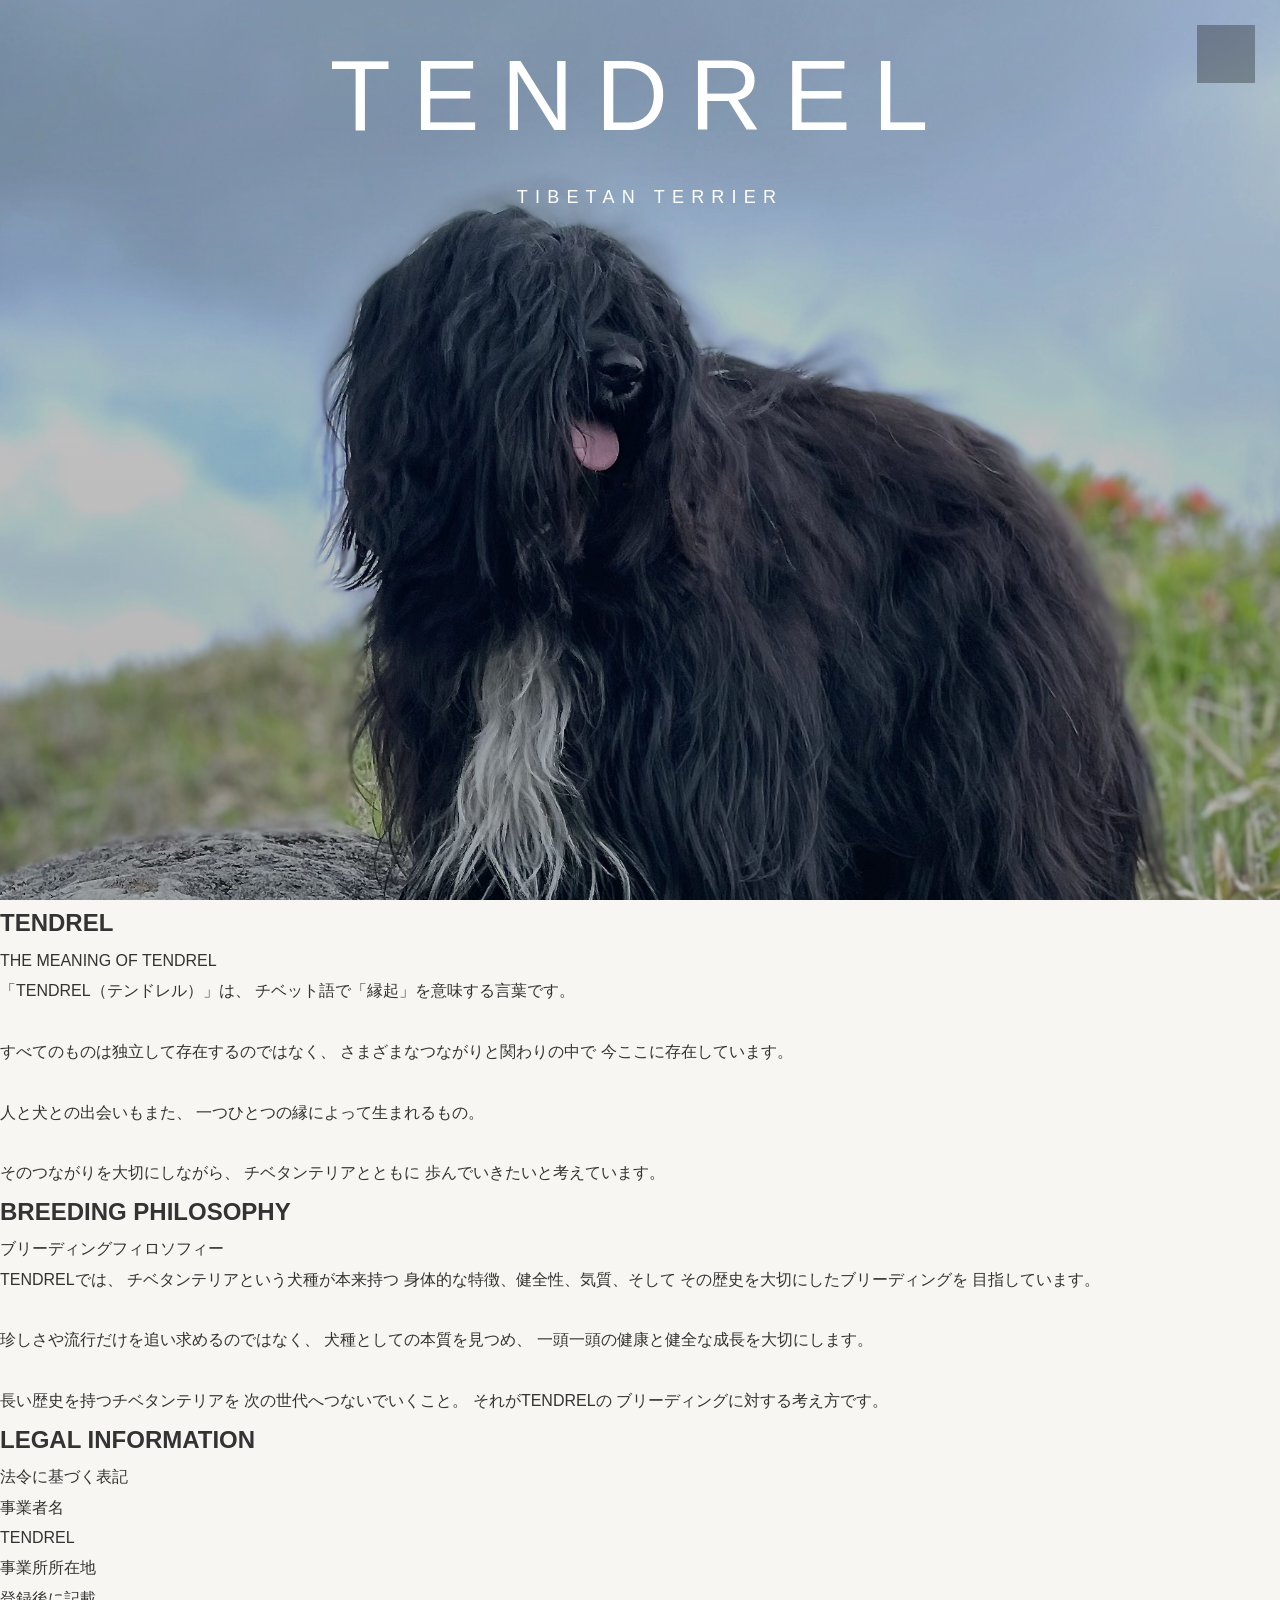
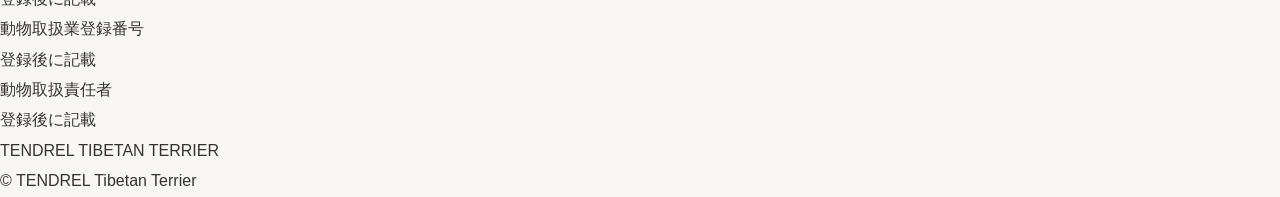
==== index.html @ f68e415e "Update index.html" ====
<!DOCTYPE html>
<html lang="ja">
<head>
<meta charset="UTF-8">
<meta name="viewport" content="width=device-width, initial-scale=1.0">

<title>TENDREL TIBETAN TERRIER</title>

<style>
* {
    margin: 0;
    padding: 0;
    box-sizing: border-box;
}

html {
    scroll-behavior: smooth;
}

body {
    font-family:
        "Helvetica Neue",
        "Hiragino Kaku Gothic ProN",
        "Yu Gothic",
        sans-serif;
    color: #333;
    background: #f7f6f2;
    line-height: 1.9;
}

a {
    text-decoration: none;
    color: inherit;
}


/* =========================
   HAMBURGER
========================= */

.menu-button {
    position: fixed;
    top: 25px;
    right: 25px;
    z-index: 1001;

    width: 58px;
    height: 58px;

    border-radius: 50%;
    border: 1px solid rgba(255,255,255,0.7);

    background: rgba(30,30,30,0.35);
    backdrop-filter: blur(6px);

    cursor: pointer;

    display: flex;
    flex-direction: column;
    justify-content: center;
    align-items: center;
    gap: 6px;
}

.menu-button span {
    width: 23px;
    height: 1px;
    background: white;
    transition: 0.3s;
}


/* =========================
   MENU
========================= */

.menu {
    position: fixed;
    inset: 0;
    z-index: 1000;

    background: rgba(35,35,35,0.97);

    display: flex;
    justify-content: center;
    align-items: center;

    opacity: 0;
    visibility: hidden;

    transition: 0.4s;
}

.menu.active {
    opacity: 1;
    visibility: visible;
}

.menu-inner {
    text-align: center;
    color: white;
}

.menu-inner a {
    display: block;

    margin: 22px 0;

    font-size: 17px;
    font-weight: 300;
    letter-spacing: 0.18em;

    transition: 0.3s;
}

.menu-inner a:hover {
    opacity: 0.55;
}

.menu-inner .jp {
    display: block;
    margin-top: 2px;

    font-size: 11px;
    letter-spacing: 0.1em;
    color: #aaa;
}


/* =========================
   HERO
========================= */

.hero {
    height: 100vh;
    min-height: 650px;

    background-image:
        linear-gradient(
            rgba(0,0,0,0.18),
            rgba(0,0,0,0.28)
        ),
        url("dog-photo.jpg");

    background-size: cover;
    background-position: center;

    display: flex;
    align-items: flex-start;    justify-content: center;
   text-align: center;
    color: white;
}

.hero-title h1 {
    .hero-title {
    transform: translateY(-120px);
}
    font-size: clamp(55px, 9vw, 100px);
    font-weight: 300;

    letter-spacing: 0.22em;
}

.hero-title p {
    margin-top: -10px;
    font-size: clamp(12px, 1.5vw, 18px);
    letter-spacing: 0.4em;
    margin-left: 20px;


/* =========================
   SECTION
========================= */

.section {
    padding: 110px 30px;
}

.section-inner {
    max-width: 850px;
    margin: auto;
}

.section-title {
    text-align: center;
    margin-bottom: 55px;
}

.section-title h2 {
    font-size: 28px;
    font-weight: 400;
    letter-spacing: 0.16em;
}

.section-title p {
    margin-top: 8px;

    font-size: 12px;
    letter-spacing: 0.18em;
    color: #888;
}


/* =========================
   TENDREL
========================= */

.tendrel {
    background: #f7f6f2;
}

.tendrel-text {
    max-width: 720px;
    margin: auto;

    text-align: center;
    font-size: 16px;
}


/* =========================
   PHILOSOPHY
========================= */

.philosophy {
    background: #ebe8e1;
}

.philosophy-text {
    max-width: 760px;
    margin: auto;

    text-align: center;
    font-size: 16px;
}


/* =========================
   LEGAL
========================= */

.legal {
    background: #f7f6f2;
}

.legal-table {
    max-width: 720px;
    margin: auto;
}

.legal-row {
    display: flex;

    padding: 15px 0;

    border-bottom: 1px solid #ddd9d1;
}

.legal-label {
    width: 190px;
    font-weight: 500;
}

.legal-value {
    flex: 1;
}


/* =========================
   FOOTER
========================= */

footer {
    padding: 55px 20px;

    background: #292929;
    color: white;

    text-align: center;
}

.footer-title {
    font-size: 15px;
    letter-spacing: 0.2em;
}

.footer-copy {
    margin-top: 12px;

    font-size: 10px;
    color: #aaa;
    letter-spacing: 0.1em;
}


/* =========================
   MOBILE
========================= */

@media (max-width: 700px) {

    .menu-button {
        top: 18px;
        right: 18px;

        width: 52px;
        height: 52px;
    }

    .hero {
        min-height: 600px;
    }

    .hero-title h1 {
        letter-spacing: 0.15em;
    }

    .hero-title p {
        letter-spacing: 0.25em;
    }

    .section {
        padding: 75px 22px;
    }

    .section-title {
        margin-bottom: 40px;
    }

    .section-title h2 {
        font-size: 23px;
    }

    .tendrel-text,
    .philosophy-text {
        font-size: 15px;
        text-align: left;
    }

    .legal-row {
        display: block;
    }

    .legal-label {
        width: auto;
        margin-bottom: 5px;
    }
}
</style>
</head>


<body>


<!-- =========================
     HAMBURGER BUTTON
========================= -->

<button class="menu-button" onclick="toggleMenu()" aria-label="メニュー">

    <span></span>
    <span></span>
    <span></span>

</button>


<!-- =========================
     MENU
========================= -->

<div class="menu" id="menu">

    <div class="menu-inner">

        <a href="index.html" onclick="toggleMenu()">
            HOME
            <span class="jp">ホーム</span>
        </a>

        <a href="dogs.html">
            OUR DOGS
            <span class="jp">犬の紹介</span>
        </a>

        <a href="tibetan-terrier.html">
            TIBETAN TERRIER
            <span class="jp">チベタンテリアについて</span>
        </a>

        <a href="puppies.html">
            PUPPIES
            <span class="jp">仔犬情報</span>
        </a>

        <a href="instagram.html">
            INSTAGRAM
            <span class="jp">Instagram</span>
        </a>

        <a href="index.html#philosophy" onclick="toggleMenu()">
            BREEDING PHILOSOPHY
            <span class="jp">ブリーディングフィロソフィー</span>
        </a>

        <a href="index.html#tendrel" onclick="toggleMenu()">
            TENDREL
            <span class="jp">TENDRELの意味</span>
        </a>

        <a href="index.html#legal" onclick="toggleMenu()">
            LEGAL INFORMATION
            <span class="jp">法令に基づく表記</span>
        </a>

    </div>

</div>


<!-- =========================
     HERO
========================= -->

<header class="hero">

    <div class="hero-title">

        <h1>TENDREL</h1>

        <p>TIBETAN TERRIER</p>

    </div>

</header>


<!-- =========================
     TENDRELの意味
========================= -->

<section class="section tendrel" id="tendrel">

    <div class="section-inner">

        <div class="section-title">

            <h2>TENDREL</h2>

            <p>THE MEANING OF TENDREL</p>

        </div>


        <div class="tendrel-text">

            <p>
                「TENDREL（テンドレル）」は、
                チベット語で「縁起」を意味する言葉です。
            </p>

            <br>

            <p>
                すべてのものは独立して存在するのではなく、
                さまざまなつながりと関わりの中で
                今ここに存在しています。
            </p>

            <br>

            <p>
                人と犬との出会いもまた、
                一つひとつの縁によって生まれるもの。
            </p>

            <br>

            <p>
                そのつながりを大切にしながら、
                チベタンテリアとともに
                歩んでいきたいと考えています。
            </p>

        </div>

    </div>

</section>


<!-- =========================
     BREEDING PHILOSOPHY
========================= -->

<section class="section philosophy" id="philosophy">

    <div class="section-inner">

        <div class="section-title">

            <h2>BREEDING PHILOSOPHY</h2>

            <p>ブリーディングフィロソフィー</p>

        </div>


        <div class="philosophy-text">

            <p>
                TENDRELでは、
                チベタンテリアという犬種が本来持つ
                身体的な特徴、健全性、気質、そして
                その歴史を大切にしたブリーディングを
                目指しています。
            </p>

            <br>

            <p>
                珍しさや流行だけを追い求めるのではなく、
                犬種としての本質を見つめ、
                一頭一頭の健康と健全な成長を大切にします。
            </p>

            <br>

            <p>
                長い歴史を持つチベタンテリアを
                次の世代へつないでいくこと。
                それがTENDRELの
                ブリーディングに対する考え方です。
            </p>

        </div>

    </div>

</section>


<!-- =========================
     LEGAL INFORMATION
========================= -->

<section class="section legal" id="legal">

    <div class="section-inner">

        <div class="section-title">

            <h2>LEGAL INFORMATION</h2>

            <p>法令に基づく表記</p>

        </div>


        <div class="legal-table">

            <div class="legal-row">

                <div class="legal-label">
                    事業者名
                </div>

                <div class="legal-value">
                    TENDREL
                </div>

            </div>


            <div class="legal-row">

                <div class="legal-label">
                    事業所所在地
                </div>

                <div class="legal-value">
                    登録後に記載
                </div>

            </div>


            <div class="legal-row">

                <div class="legal-label">
                    動物取扱業登録番号
                </div>

                <div class="legal-value">
                    登録後に記載
                </div>

            </div>


            <div class="legal-row">

                <div class="legal-label">
                    動物取扱責任者
                </div>

                <div class="legal-value">
                    登録後に記載
                </div>

            </div>

        </div>

    </div>

</section>


<!-- =========================
     FOOTER
========================= -->

<footer>

    <div class="footer-title">
        TENDREL TIBETAN TERRIER
    </div>

    <div class="footer-copy">
        © TENDREL Tibetan Terrier
    </div>

</footer>


<script>

function toggleMenu() {

    const menu = document.getElementById("menu");

    menu.classList.toggle("active");

}

</script>


</body>
</html>
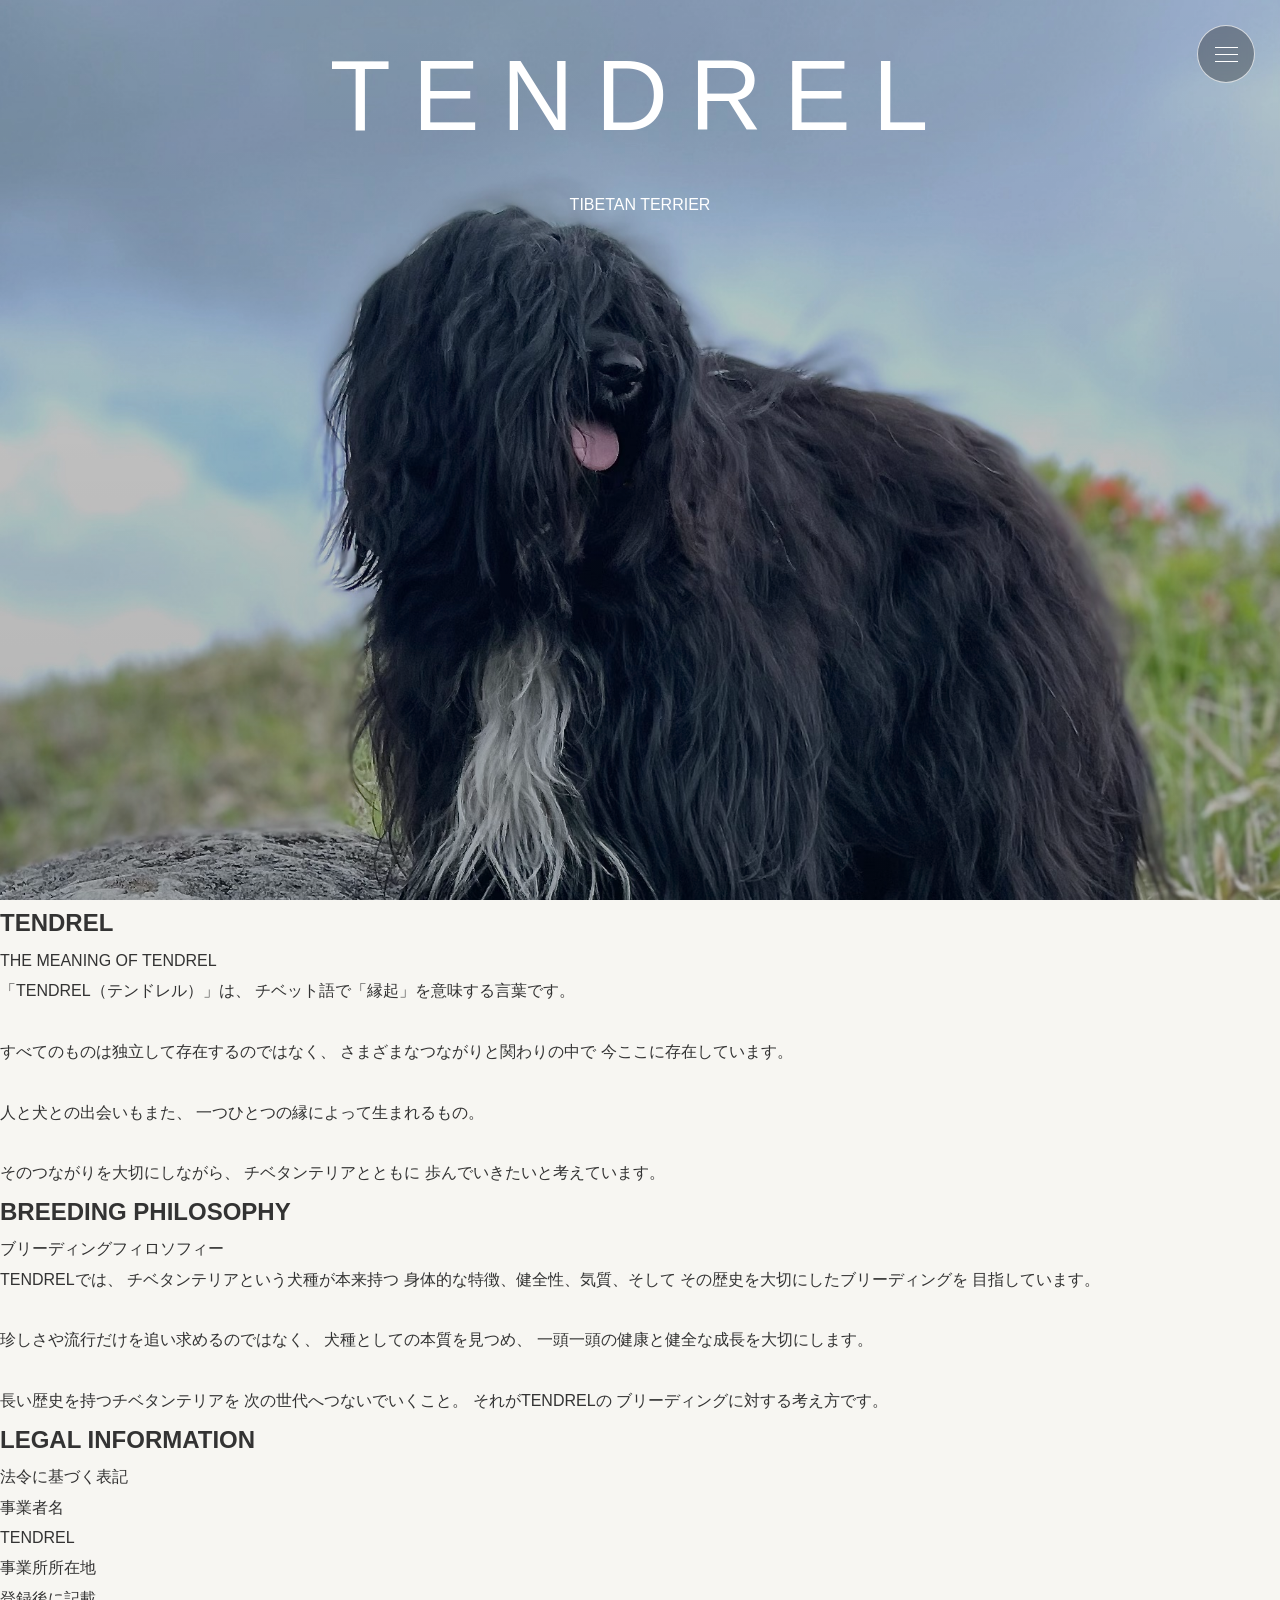
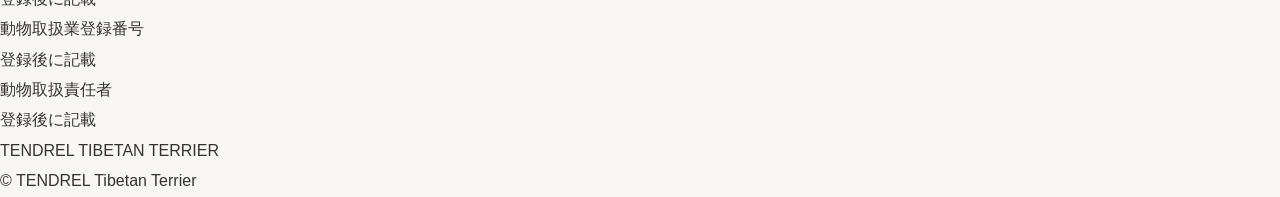
==== commit 394b8ea3: "Update index.html" ====
--- a/index.html
+++ b/index.html
@@ -162,12 +162,9 @@
 }
 
 .hero-title p {
-    margin-top: -10px;
-    font-size: clamp(12px, 1.5vw, 18px);
-    letter-spacing: 0.4em;
-    margin-left: 20px;
-
-
+    .hero-title p {
+    position: relative;
+    left: 30px;
 /* =========================
    SECTION
 ========================= */
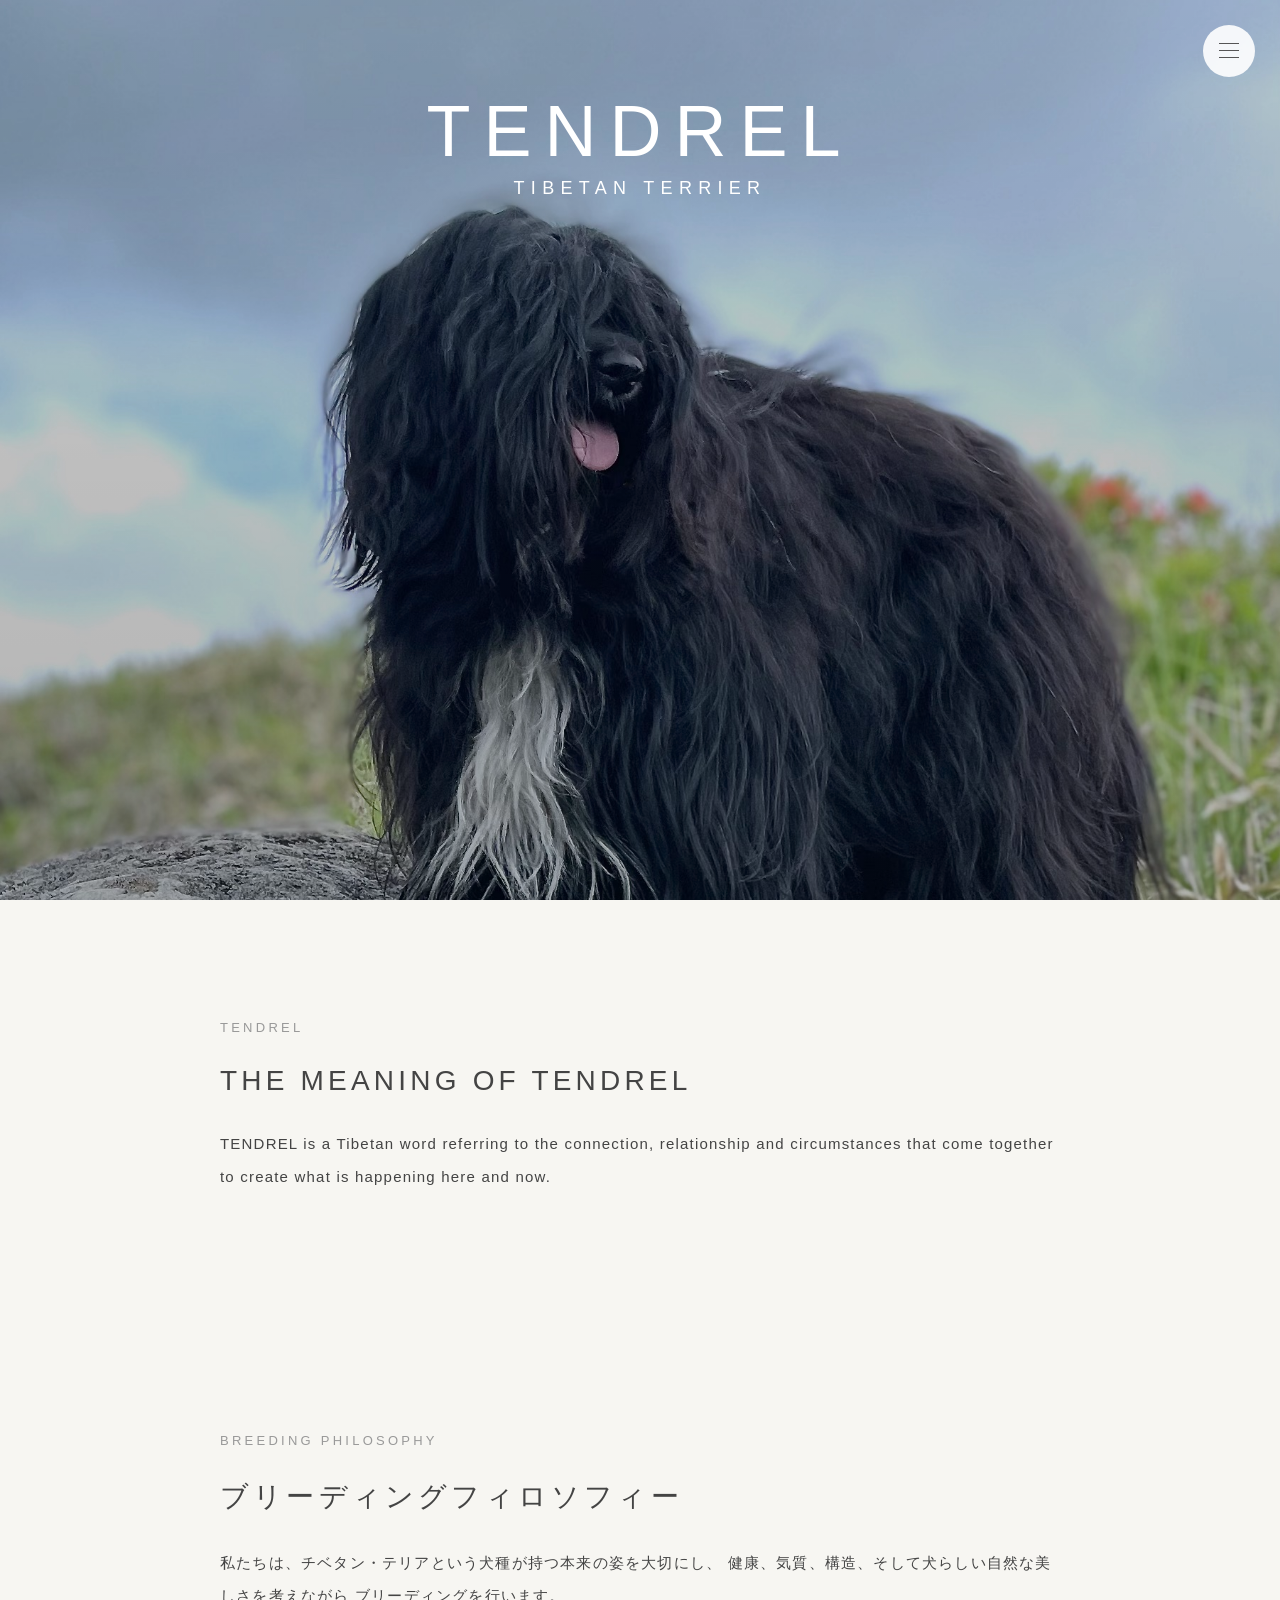
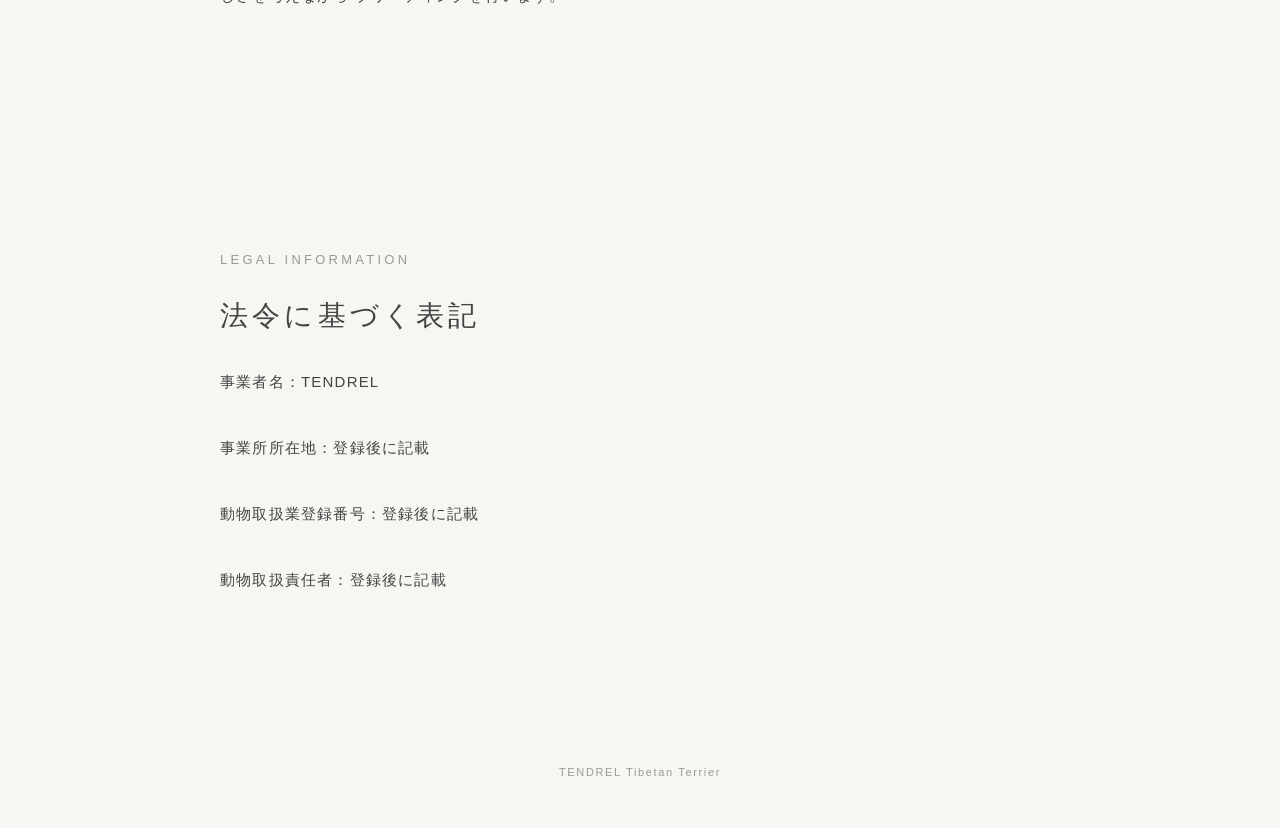
==== commit c0c81fa4: "Update index.html" ====
--- a/index.html
+++ b/index.html
@@ -4,132 +4,25 @@
 <meta charset="UTF-8">
 <meta name="viewport" content="width=device-width, initial-scale=1.0">
 
-<title>TENDREL TIBETAN TERRIER</title>
+<title>TENDREL Tibetan Terrier</title>
 
 <style>
+
 * {
     margin: 0;
     padding: 0;
     box-sizing: border-box;
 }
 
-html {
-    scroll-behavior: smooth;
-}
-
 body {
-    font-family:
-        "Helvetica Neue",
-        "Hiragino Kaku Gothic ProN",
-        "Yu Gothic",
-        sans-serif;
-    color: #333;
+    font-family: "Helvetica Neue", Arial, sans-serif;
+    color: #444;
     background: #f7f6f2;
-    line-height: 1.9;
-}
-
-a {
-    text-decoration: none;
-    color: inherit;
-}
-
-
-/* =========================
-   HAMBURGER
-========================= */
-
-.menu-button {
-    position: fixed;
-    top: 25px;
-    right: 25px;
-    z-index: 1001;
-
-    width: 58px;
-    height: 58px;
-
-    border-radius: 50%;
-    border: 1px solid rgba(255,255,255,0.7);
-
-    background: rgba(30,30,30,0.35);
-    backdrop-filter: blur(6px);
-
-    cursor: pointer;
-
-    display: flex;
-    flex-direction: column;
-    justify-content: center;
-    align-items: center;
-    gap: 6px;
-}
-
-.menu-button span {
-    width: 23px;
-    height: 1px;
-    background: white;
-    transition: 0.3s;
-}
-
-
-/* =========================
-   MENU
-========================= */
-
-.menu {
-    position: fixed;
-    inset: 0;
-    z-index: 1000;
-
-    background: rgba(35,35,35,0.97);
-
-    display: flex;
-    justify-content: center;
-    align-items: center;
-
-    opacity: 0;
-    visibility: hidden;
-
-    transition: 0.4s;
-}
-
-.menu.active {
-    opacity: 1;
-    visibility: visible;
-}
-
-.menu-inner {
-    text-align: center;
-    color: white;
-}
-
-.menu-inner a {
-    display: block;
-
-    margin: 22px 0;
-
-    font-size: 17px;
-    font-weight: 300;
-    letter-spacing: 0.18em;
-
-    transition: 0.3s;
-}
-
-.menu-inner a:hover {
-    opacity: 0.55;
-}
-
-.menu-inner .jp {
-    display: block;
-    margin-top: 2px;
-
-    font-size: 11px;
-    letter-spacing: 0.1em;
-    color: #aaa;
-}
-
-
-/* =========================
+}
+
+/* ====================
    HERO
-========================= */
+==================== */
 
 .hero {
     height: 100vh;
@@ -145,204 +38,220 @@
     background-size: cover;
     background-position: center;
 
-    display: flex;
-    align-items: flex-start;    justify-content: center;
-   text-align: center;
+    position: relative;
+}
+
+/* 文字全体の位置 */
+.hero-title {
+    position: absolute;
+
+    top: 90px;
+    left: 50%;
+
+    transform: translateX(-50%);
+
+    text-align: center;
     color: white;
-}
-
+
+    width: 100%;
+}
+
+/* TENDREL */
 .hero-title h1 {
+    font-size: 72px;
+    font-weight: 300;
+    letter-spacing: 0.18em;
+}
+
+/* TIBETAN TERRIER */
+.hero-title p {
+    margin-top: 6px;
+
+    font-size: 18px;
+    letter-spacing: 0.35em;
+}
+
+
+/* ====================
+   MENU BUTTON
+==================== */
+
+.menu-button {
+    position: fixed;
+
+    top: 25px;
+    right: 25px;
+
+    width: 52px;
+    height: 52px;
+
+    border-radius: 50%;
+    border: none;
+
+    background: rgba(255,255,255,0.9);
+
+    cursor: pointer;
+
+    z-index: 1000;
+}
+
+.menu-button span,
+.menu-button span::before,
+.menu-button span::after {
+    display: block;
+
+    width: 20px;
+    height: 1px;
+
+    background: #555;
+
+    position: absolute;
+
+    left: 16px;
+}
+
+.menu-button span {
+    top: 25px;
+}
+
+.menu-button span::before {
+    content: "";
+    top: -7px;
+    left: 0;
+}
+
+.menu-button span::after {
+    content: "";
+    top: 7px;
+    left: 0;
+}
+
+
+/* ====================
+   MENU
+==================== */
+
+.menu {
+    position: fixed;
+
+    top: 0;
+    right: -100%;
+
+    width: 360px;
+    height: 100vh;
+
+    background: rgba(247,246,242,0.98);
+
+    padding: 120px 50px;
+
+    z-index: 999;
+
+    transition: right 0.4s ease;
+}
+
+.menu.open {
+    right: 0;
+}
+
+.menu a {
+    display: block;
+
+    margin-bottom: 28px;
+
+    color: #444;
+
+    text-decoration: none;
+
+    font-size: 14px;
+
+    letter-spacing: 0.18em;
+}
+
+
+/* ====================
+   CONTENT
+==================== */
+
+.section {
+    max-width: 900px;
+
+    margin: 0 auto;
+
+    padding: 120px 30px;
+}
+
+.section h2 {
+    font-size: 28px;
+
+    font-weight: 400;
+
+    letter-spacing: 0.15em;
+
+    margin-bottom: 30px;
+}
+
+.section h3 {
+    font-size: 13px;
+
+    font-weight: 400;
+
+    letter-spacing: 0.25em;
+
+    color: #999;
+
+    margin-bottom: 30px;
+}
+
+.section p {
+    font-size: 15px;
+
+    line-height: 2.2;
+
+    letter-spacing: 0.08em;
+}
+
+
+/* ====================
+   FOOTER
+==================== */
+
+footer {
+    padding: 50px 30px;
+
+    text-align: center;
+
+    font-size: 11px;
+
+    letter-spacing: 0.15em;
+
+    color: #999;
+}
+
+
+/* ====================
+   MOBILE
+==================== */
+
+@media (max-width: 600px) {
+
     .hero-title {
-    transform: translateY(-120px);
-}
-    font-size: clamp(55px, 9vw, 100px);
-    font-weight: 300;
-
-    letter-spacing: 0.22em;
-}
-
-.hero-title p {
+        top: 70px;
+    }
+
+    .hero-title h1 {
+        font-size: 48px;
+    }
+
     .hero-title p {
-    position: relative;
-    left: 30px;
-/* =========================
-   SECTION
-========================= */
-
-.section {
-    padding: 110px 30px;
-}
-
-.section-inner {
-    max-width: 850px;
-    margin: auto;
-}
-
-.section-title {
-    text-align: center;
-    margin-bottom: 55px;
-}
-
-.section-title h2 {
-    font-size: 28px;
-    font-weight: 400;
-    letter-spacing: 0.16em;
-}
-
-.section-title p {
-    margin-top: 8px;
-
-    font-size: 12px;
-    letter-spacing: 0.18em;
-    color: #888;
-}
-
-
-/* =========================
-   TENDREL
-========================= */
-
-.tendrel {
-    background: #f7f6f2;
-}
-
-.tendrel-text {
-    max-width: 720px;
-    margin: auto;
-
-    text-align: center;
-    font-size: 16px;
-}
-
-
-/* =========================
-   PHILOSOPHY
-========================= */
-
-.philosophy {
-    background: #ebe8e1;
-}
-
-.philosophy-text {
-    max-width: 760px;
-    margin: auto;
-
-    text-align: center;
-    font-size: 16px;
-}
-
-
-/* =========================
-   LEGAL
-========================= */
-
-.legal {
-    background: #f7f6f2;
-}
-
-.legal-table {
-    max-width: 720px;
-    margin: auto;
-}
-
-.legal-row {
-    display: flex;
-
-    padding: 15px 0;
-
-    border-bottom: 1px solid #ddd9d1;
-}
-
-.legal-label {
-    width: 190px;
-    font-weight: 500;
-}
-
-.legal-value {
-    flex: 1;
-}
-
-
-/* =========================
-   FOOTER
-========================= */
-
-footer {
-    padding: 55px 20px;
-
-    background: #292929;
-    color: white;
-
-    text-align: center;
-}
-
-.footer-title {
-    font-size: 15px;
-    letter-spacing: 0.2em;
-}
-
-.footer-copy {
-    margin-top: 12px;
-
-    font-size: 10px;
-    color: #aaa;
-    letter-spacing: 0.1em;
-}
-
-
-/* =========================
-   MOBILE
-========================= */
-
-@media (max-width: 700px) {
-
-    .menu-button {
-        top: 18px;
-        right: 18px;
-
-        width: 52px;
-        height: 52px;
+        font-size: 13px;
     }
 
-    .hero {
-        min-height: 600px;
+    .menu {
+        width: 100%;
     }
 
-    .hero-title h1 {
-        letter-spacing: 0.15em;
-    }
-
-    .hero-title p {
-        letter-spacing: 0.25em;
-    }
-
-    .section {
-        padding: 75px 22px;
-    }
-
-    .section-title {
-        margin-bottom: 40px;
-    }
-
-    .section-title h2 {
-        font-size: 23px;
-    }
-
-    .tendrel-text,
-    .philosophy-text {
-        font-size: 15px;
-        text-align: left;
-    }
-
-    .legal-row {
-        display: block;
-    }
-
-    .legal-label {
-        width: auto;
-        margin-bottom: 5px;
-    }
-}
+}
+
 </style>
 </head>
 
@@ -350,284 +259,125 @@
 <body>
 
 
-<!-- =========================
-     HAMBURGER BUTTON
-========================= -->
-
-<button class="menu-button" onclick="toggleMenu()" aria-label="メニュー">
-
+<!-- ====================
+     HERO
+==================== -->
+
+<section class="hero">
+
+    <div class="hero-title">
+
+        <h1>TENDREL</h1>
+
+        <p>TIBETAN TERRIER</p>
+
+    </div>
+
+</section>
+
+
+<!-- ====================
+     MENU BUTTON
+==================== -->
+
+<button class="menu-button" onclick="toggleMenu()">
     <span></span>
-    <span></span>
-    <span></span>
-
 </button>
 
 
-<!-- =========================
+<!-- ====================
      MENU
-========================= -->
-
-<div class="menu" id="menu">
-
-    <div class="menu-inner">
-
-        <a href="index.html" onclick="toggleMenu()">
-            HOME
-            <span class="jp">ホーム</span>
-        </a>
-
-        <a href="dogs.html">
-            OUR DOGS
-            <span class="jp">犬の紹介</span>
-        </a>
-
-        <a href="tibetan-terrier.html">
-            TIBETAN TERRIER
-            <span class="jp">チベタンテリアについて</span>
-        </a>
-
-        <a href="puppies.html">
-            PUPPIES
-            <span class="jp">仔犬情報</span>
-        </a>
-
-        <a href="instagram.html">
-            INSTAGRAM
-            <span class="jp">Instagram</span>
-        </a>
-
-        <a href="index.html#philosophy" onclick="toggleMenu()">
-            BREEDING PHILOSOPHY
-            <span class="jp">ブリーディングフィロソフィー</span>
-        </a>
-
-        <a href="index.html#tendrel" onclick="toggleMenu()">
-            TENDREL
-            <span class="jp">TENDRELの意味</span>
-        </a>
-
-        <a href="index.html#legal" onclick="toggleMenu()">
-            LEGAL INFORMATION
-            <span class="jp">法令に基づく表記</span>
-        </a>
-
-    </div>
-
-</div>
-
-
-<!-- =========================
-     HERO
-========================= -->
-
-<header class="hero">
-
-    <div class="hero-title">
-
-        <h1>TENDREL</h1>
-
-        <p>TIBETAN TERRIER</p>
-
-    </div>
-
-</header>
-
-
-<!-- =========================
-     TENDRELの意味
-========================= -->
-
-<section class="section tendrel" id="tendrel">
-
-    <div class="section-inner">
-
-        <div class="section-title">
-
-            <h2>TENDREL</h2>
-
-            <p>THE MEANING OF TENDREL</p>
-
-        </div>
-
-
-        <div class="tendrel-text">
-
-            <p>
-                「TENDREL（テンドレル）」は、
-                チベット語で「縁起」を意味する言葉です。
-            </p>
-
-            <br>
-
-            <p>
-                すべてのものは独立して存在するのではなく、
-                さまざまなつながりと関わりの中で
-                今ここに存在しています。
-            </p>
-
-            <br>
-
-            <p>
-                人と犬との出会いもまた、
-                一つひとつの縁によって生まれるもの。
-            </p>
-
-            <br>
-
-            <p>
-                そのつながりを大切にしながら、
-                チベタンテリアとともに
-                歩んでいきたいと考えています。
-            </p>
-
-        </div>
-
-    </div>
+==================== -->
+
+<nav class="menu" id="menu">
+
+    <a href="index.html">HOME</a>
+
+    <a href="dogs.html">OUR DOGS</a>
+
+    <a href="tibetan-terrier.html">TIBETAN TERRIER</a>
+
+    <a href="puppies.html">PUPPIES</a>
+
+    <a href="instagram.html">INSTAGRAM</a>
+
+    <a href="#philosophy">BREEDING PHILOSOPHY</a>
+
+    <a href="#tendrel">TENDREL</a>
+
+    <a href="#legal">LEGAL INFORMATION</a>
+
+</nav>
+
+
+<!-- ====================
+     TENDREL
+==================== -->
+
+<section class="section" id="tendrel">
+
+    <h3>TENDREL</h3>
+
+    <h2>THE MEANING OF TENDREL</h2>
+
+    <p>
+        TENDREL is a Tibetan word referring to the connection,
+        relationship and circumstances that come together to create
+        what is happening here and now.
+    </p>
 
 </section>
 
 
-<!-- =========================
+<!-- ====================
      BREEDING PHILOSOPHY
-========================= -->
-
-<section class="section philosophy" id="philosophy">
-
-    <div class="section-inner">
-
-        <div class="section-title">
-
-            <h2>BREEDING PHILOSOPHY</h2>
-
-            <p>ブリーディングフィロソフィー</p>
-
-        </div>
-
-
-        <div class="philosophy-text">
-
-            <p>
-                TENDRELでは、
-                チベタンテリアという犬種が本来持つ
-                身体的な特徴、健全性、気質、そして
-                その歴史を大切にしたブリーディングを
-                目指しています。
-            </p>
-
-            <br>
-
-            <p>
-                珍しさや流行だけを追い求めるのではなく、
-                犬種としての本質を見つめ、
-                一頭一頭の健康と健全な成長を大切にします。
-            </p>
-
-            <br>
-
-            <p>
-                長い歴史を持つチベタンテリアを
-                次の世代へつないでいくこと。
-                それがTENDRELの
-                ブリーディングに対する考え方です。
-            </p>
-
-        </div>
-
-    </div>
+==================== -->
+
+<section class="section" id="philosophy">
+
+    <h3>BREEDING PHILOSOPHY</h3>
+
+    <h2>ブリーディングフィロソフィー</h2>
+
+    <p>
+        私たちは、チベタン・テリアという犬種が持つ本来の姿を大切にし、
+        健康、気質、構造、そして犬らしい自然な美しさを考えながら
+        ブリーディングを行います。
+    </p>
 
 </section>
 
 
-<!-- =========================
-     LEGAL INFORMATION
-========================= -->
-
-<section class="section legal" id="legal">
-
-    <div class="section-inner">
-
-        <div class="section-title">
-
-            <h2>LEGAL INFORMATION</h2>
-
-            <p>法令に基づく表記</p>
-
-        </div>
-
-
-        <div class="legal-table">
-
-            <div class="legal-row">
-
-                <div class="legal-label">
-                    事業者名
-                </div>
-
-                <div class="legal-value">
-                    TENDREL
-                </div>
-
-            </div>
-
-
-            <div class="legal-row">
-
-                <div class="legal-label">
-                    事業所所在地
-                </div>
-
-                <div class="legal-value">
-                    登録後に記載
-                </div>
-
-            </div>
-
-
-            <div class="legal-row">
-
-                <div class="legal-label">
-                    動物取扱業登録番号
-                </div>
-
-                <div class="legal-value">
-                    登録後に記載
-                </div>
-
-            </div>
-
-
-            <div class="legal-row">
-
-                <div class="legal-label">
-                    動物取扱責任者
-                </div>
-
-                <div class="legal-value">
-                    登録後に記載
-                </div>
-
-            </div>
-
-        </div>
-
-    </div>
+<!-- ====================
+     LEGAL
+==================== -->
+
+<section class="section" id="legal">
+
+    <h3>LEGAL INFORMATION</h3>
+
+    <h2>法令に基づく表記</h2>
+
+    <p>
+        事業者名：TENDREL<br><br>
+
+        事業所所在地：登録後に記載<br><br>
+
+        動物取扱業登録番号：登録後に記載<br><br>
+
+        動物取扱責任者：登録後に記載
+    </p>
 
 </section>
 
 
-<!-- =========================
+<!-- ====================
      FOOTER
-========================= -->
+==================== -->
 
 <footer>
 
-    <div class="footer-title">
-        TENDREL TIBETAN TERRIER
-    </div>
-
-    <div class="footer-copy">
-        © TENDREL Tibetan Terrier
-    </div>
+    TENDREL Tibetan Terrier
 
 </footer>
 
@@ -638,7 +388,7 @@
 
     const menu = document.getElementById("menu");
 
-    menu.classList.toggle("active");
+    menu.classList.toggle("open");
 
 }
 
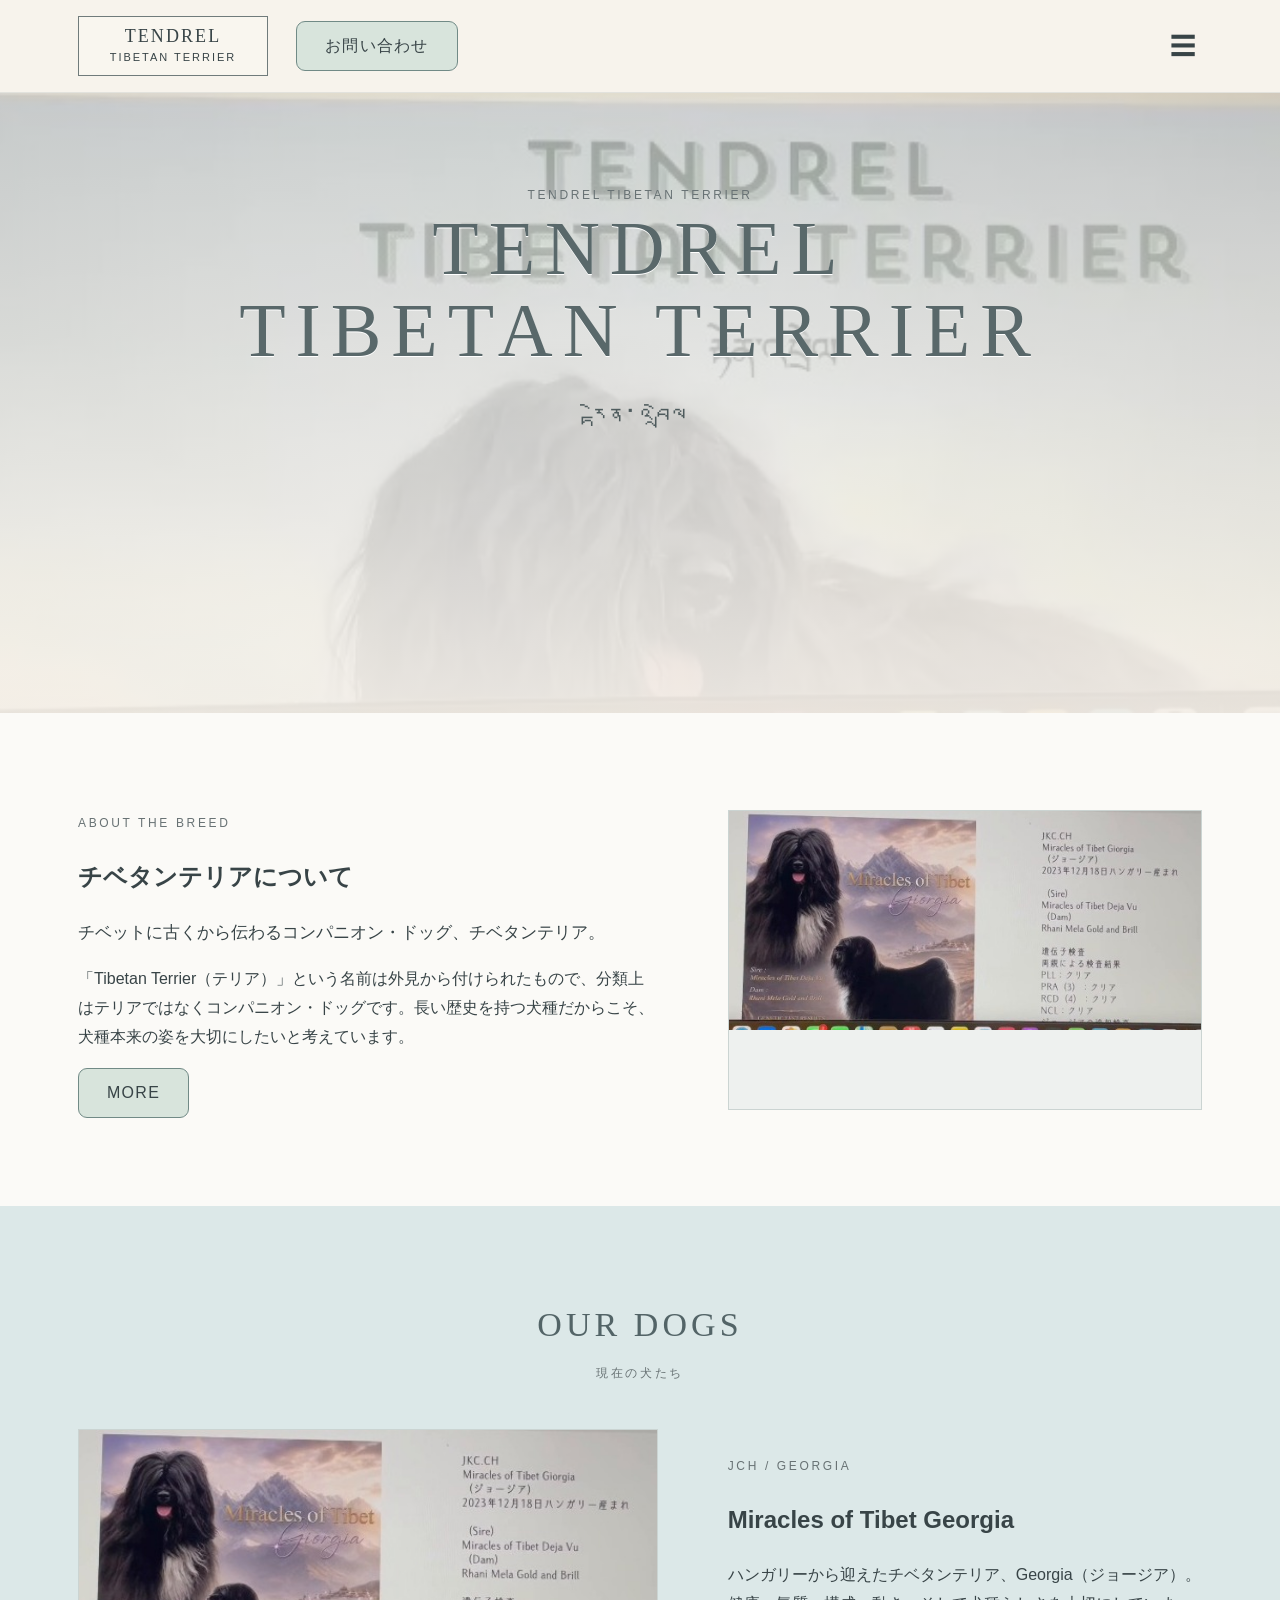
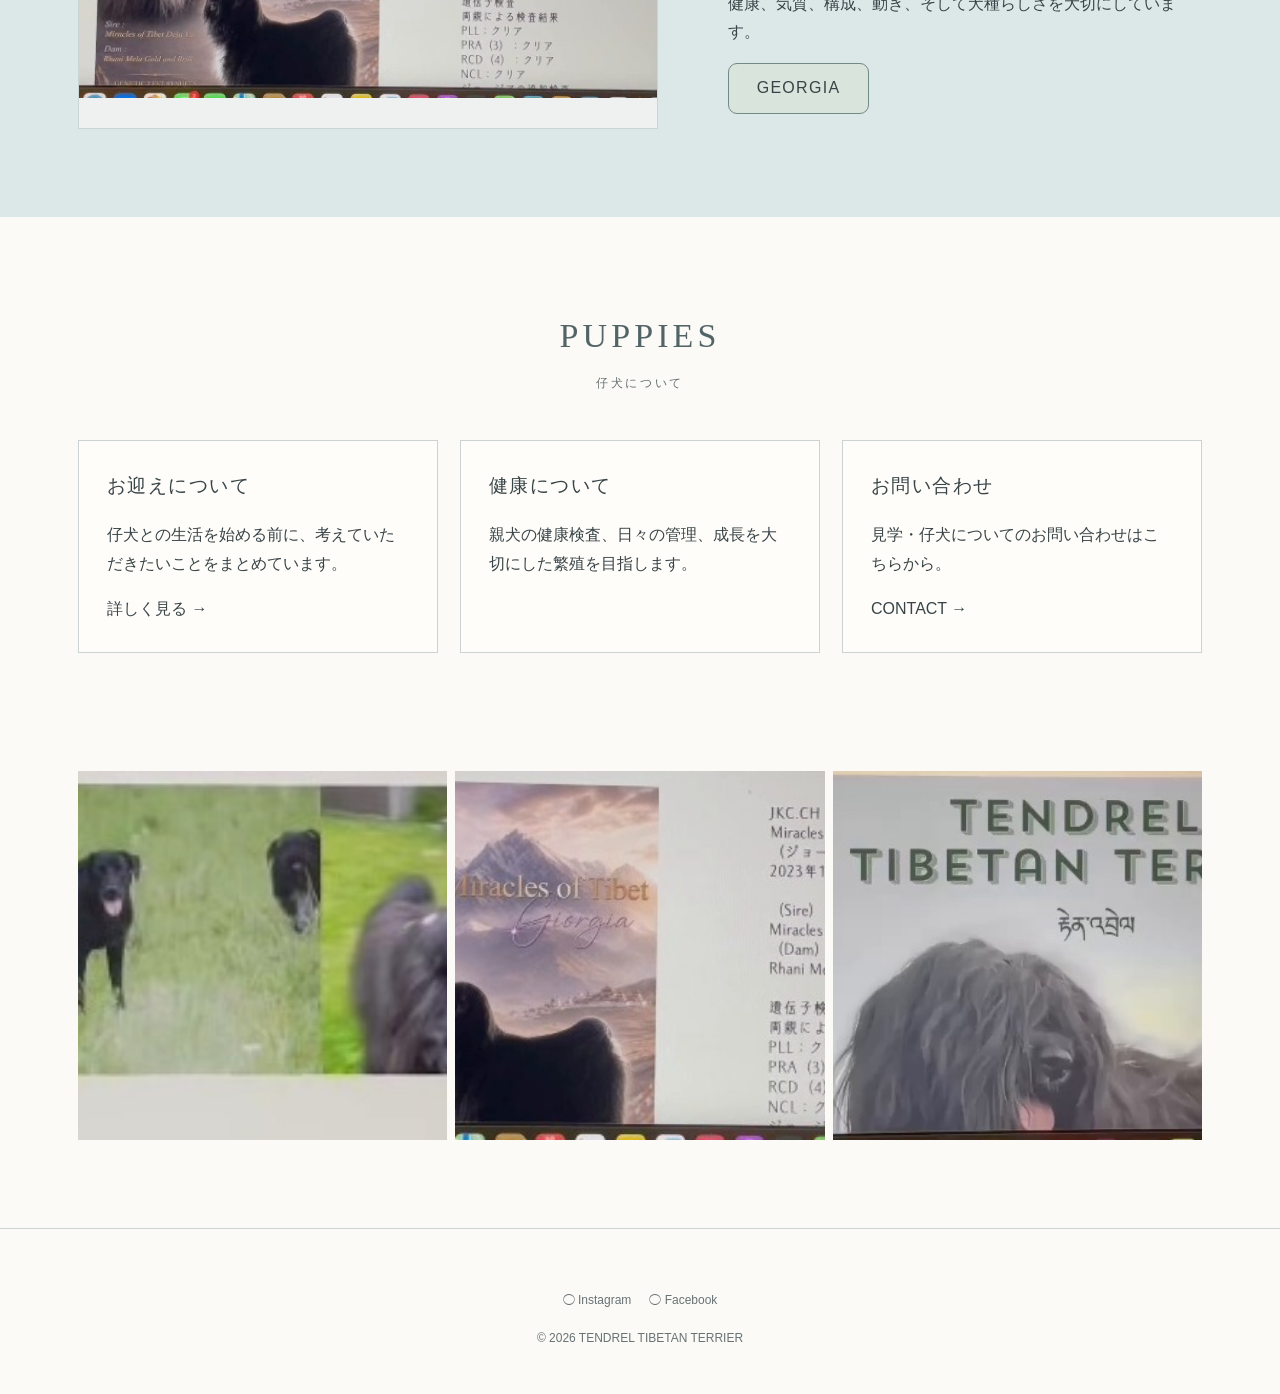
==== commit ecbb51c0: "Add files via upload" ====
--- a/index.html
+++ b/index.html
@@ -1,399 +1,81 @@
-<!DOCTYPE html>
+<!doctype html>
 <html lang="ja">
 <head>
-<meta charset="UTF-8">
-<meta name="viewport" content="width=device-width, initial-scale=1.0">
+<meta charset="utf-8">
+<meta name="viewport" content="width=device-width, initial-scale=1">
+<title>HOME | TENDREL TIBETAN TERRIER</title>
+<meta name="description" content="TENDREL TIBETAN TERRIER">
+<link rel="stylesheet" href="style.css">
+</head>
+<body>
+<header class="site-header">
+  <div class="header-inner">
+    <a class="logo" href="index.html"><strong>TENDREL</strong><span>TIBETAN TERRIER</span></a>
+    <a class="contact-btn" href="contact.html">お問い合わせ</a>
+    <button class="menu-toggle" aria-label="メニュー" aria-expanded="false">☰</button>
+  </div>
+  <nav class="nav"><div class="nav-inner"><a href="index.html">HOME</a><a href="about.html">ABOUT</a><a href="dogs.html">DOGS</a><a href="puppies.html">PUPPIES</a><a href="contact.html">CONTACT</a></div></nav>
+</header>
 
-<title>TENDREL Tibetan Terrier</title>
-
-<style>
-
-* {
-    margin: 0;
-    padding: 0;
-    box-sizing: border-box;
-}
-
-body {
-    font-family: "Helvetica Neue", Arial, sans-serif;
-    color: #444;
-    background: #f7f6f2;
-}
-
-/* ====================
-   HERO
-==================== */
-
-.hero {
-    height: 100vh;
-    min-height: 650px;
-
-    background-image:
-        linear-gradient(
-            rgba(0,0,0,0.18),
-            rgba(0,0,0,0.28)
-        ),
-        url("dog-photo.jpg");
-
-    background-size: cover;
-    background-position: center;
-
-    position: relative;
-}
-
-/* 文字全体の位置 */
-.hero-title {
-    position: absolute;
-
-    top: 90px;
-    left: 50%;
-
-    transform: translateX(-50%);
-
-    text-align: center;
-    color: white;
-
-    width: 100%;
-}
-
-/* TENDREL */
-.hero-title h1 {
-    font-size: 72px;
-    font-weight: 300;
-    letter-spacing: 0.18em;
-}
-
-/* TIBETAN TERRIER */
-.hero-title p {
-    margin-top: 6px;
-
-    font-size: 18px;
-    letter-spacing: 0.35em;
-}
-
-
-/* ====================
-   MENU BUTTON
-==================== */
-
-.menu-button {
-    position: fixed;
-
-    top: 25px;
-    right: 25px;
-
-    width: 52px;
-    height: 52px;
-
-    border-radius: 50%;
-    border: none;
-
-    background: rgba(255,255,255,0.9);
-
-    cursor: pointer;
-
-    z-index: 1000;
-}
-
-.menu-button span,
-.menu-button span::before,
-.menu-button span::after {
-    display: block;
-
-    width: 20px;
-    height: 1px;
-
-    background: #555;
-
-    position: absolute;
-
-    left: 16px;
-}
-
-.menu-button span {
-    top: 25px;
-}
-
-.menu-button span::before {
-    content: "";
-    top: -7px;
-    left: 0;
-}
-
-.menu-button span::after {
-    content: "";
-    top: 7px;
-    left: 0;
-}
-
-
-/* ====================
-   MENU
-==================== */
-
-.menu {
-    position: fixed;
-
-    top: 0;
-    right: -100%;
-
-    width: 360px;
-    height: 100vh;
-
-    background: rgba(247,246,242,0.98);
-
-    padding: 120px 50px;
-
-    z-index: 999;
-
-    transition: right 0.4s ease;
-}
-
-.menu.open {
-    right: 0;
-}
-
-.menu a {
-    display: block;
-
-    margin-bottom: 28px;
-
-    color: #444;
-
-    text-decoration: none;
-
-    font-size: 14px;
-
-    letter-spacing: 0.18em;
-}
-
-
-/* ====================
-   CONTENT
-==================== */
-
-.section {
-    max-width: 900px;
-
-    margin: 0 auto;
-
-    padding: 120px 30px;
-}
-
-.section h2 {
-    font-size: 28px;
-
-    font-weight: 400;
-
-    letter-spacing: 0.15em;
-
-    margin-bottom: 30px;
-}
-
-.section h3 {
-    font-size: 13px;
-
-    font-weight: 400;
-
-    letter-spacing: 0.25em;
-
-    color: #999;
-
-    margin-bottom: 30px;
-}
-
-.section p {
-    font-size: 15px;
-
-    line-height: 2.2;
-
-    letter-spacing: 0.08em;
-}
-
-
-/* ====================
-   FOOTER
-==================== */
-
-footer {
-    padding: 50px 30px;
-
-    text-align: center;
-
-    font-size: 11px;
-
-    letter-spacing: 0.15em;
-
-    color: #999;
-}
-
-
-/* ====================
-   MOBILE
-==================== */
-
-@media (max-width: 600px) {
-
-    .hero-title {
-        top: 70px;
-    }
-
-    .hero-title h1 {
-        font-size: 48px;
-    }
-
-    .hero-title p {
-        font-size: 13px;
-    }
-
-    .menu {
-        width: 100%;
-    }
-
-}
-
-</style>
-</head>
-
-
-<body>
-
-
-<!-- ====================
-     HERO
-==================== -->
-
+<main>
 <section class="hero">
-
-    <div class="hero-title">
-
-        <h1>TENDREL</h1>
-
-        <p>TIBETAN TERRIER</p>
-
-    </div>
-
+  <div>
+    <p class="sub">TENDREL TIBETAN TERRIER</p>
+    <h1>TENDREL<br>TIBETAN TERRIER</h1>
+    <div class="jp">རྟེན་འབྲེལ</div>
+  </div>
 </section>
 
-
-<!-- ====================
-     MENU BUTTON
-==================== -->
-
-<button class="menu-button" onclick="toggleMenu()">
-    <span></span>
-</button>
-
-
-<!-- ====================
-     MENU
-==================== -->
-
-<nav class="menu" id="menu">
-
-    <a href="index.html">HOME</a>
-
-    <a href="dogs.html">OUR DOGS</a>
-
-    <a href="tibetan-terrier.html">TIBETAN TERRIER</a>
-
-    <a href="puppies.html">PUPPIES</a>
-
-    <a href="instagram.html">INSTAGRAM</a>
-
-    <a href="#philosophy">BREEDING PHILOSOPHY</a>
-
-    <a href="#tendrel">TENDREL</a>
-
-    <a href="#legal">LEGAL INFORMATION</a>
-
-</nav>
-
-
-<!-- ====================
-     TENDREL
-==================== -->
-
-<section class="section" id="tendrel">
-
-    <h3>TENDREL</h3>
-
-    <h2>THE MEANING OF TENDREL</h2>
-
-    <p>
-        TENDREL is a Tibetan word referring to the connection,
-        relationship and circumstances that come together to create
-        what is happening here and now.
-    </p>
-
+<section class="section">
+  <div class="two-col">
+    <div>
+      <p class="kicker">ABOUT THE BREED</p>
+      <h2>チベタンテリアについて</h2>
+      <p class="lead">チベットに古くから伝わるコンパニオン・ドッグ、チベタンテリア。</p>
+      <p>「Tibetan Terrier（テリア）」という名前は外見から付けられたもので、分類上はテリアではなくコンパニオン・ドッグです。長い歴史を持つ犬種だからこそ、犬種本来の姿を大切にしたいと考えています。</p>
+      <a class="soft-btn" href="about.html">MORE</a>
+    </div>
+    <div class="card-image"><img src="images/georgia-temp.jpg" alt="Tibetan Terrier"></div>
+  </div>
 </section>
 
-
-<!-- ====================
-     BREEDING PHILOSOPHY
-==================== -->
-
-<section class="section" id="philosophy">
-
-    <h3>BREEDING PHILOSOPHY</h3>
-
-    <h2>ブリーディングフィロソフィー</h2>
-
-    <p>
-        私たちは、チベタン・テリアという犬種が持つ本来の姿を大切にし、
-        健康、気質、構造、そして犬らしい自然な美しさを考えながら
-        ブリーディングを行います。
-    </p>
-
+<section class="section" style="background:var(--blue);max-width:none">
+  <div class="section" style="padding-top:0;padding-bottom:0">
+    <h2 class="section-title">OUR DOGS<small>現在の犬たち</small></h2>
+    <div class="two-col">
+      <div class="card-image"><img src="images/georgia-temp.jpg" alt="Georgia"></div>
+      <div>
+        <p class="kicker">JCH / GEORGIA</p>
+        <h2>Miracles of Tibet Georgia</h2>
+        <p>ハンガリーから迎えたチベタンテリア、Georgia（ジョージア）。健康、気質、構成、動き、そして犬種らしさを大切にしています。</p>
+        <a class="soft-btn" href="dogs.html">GEORGIA</a>
+      </div>
+    </div>
+  </div>
 </section>
 
-
-<!-- ====================
-     LEGAL
-==================== -->
-
-<section class="section" id="legal">
-
-    <h3>LEGAL INFORMATION</h3>
-
-    <h2>法令に基づく表記</h2>
-
-    <p>
-        事業者名：TENDREL<br><br>
-
-        事業所所在地：登録後に記載<br><br>
-
-        動物取扱業登録番号：登録後に記載<br><br>
-
-        動物取扱責任者：登録後に記載
-    </p>
-
+<section class="section">
+  <h2 class="section-title">PUPPIES<small>仔犬について</small></h2>
+  <div class="info-grid">
+    <div class="info-card"><h3>お迎えについて</h3><p>仔犬との生活を始める前に、考えていただきたいことをまとめています。</p><a href="puppies.html">詳しく見る →</a></div>
+    <div class="info-card"><h3>健康について</h3><p>親犬の健康検査、日々の管理、成長を大切にした繁殖を目指します。</p></div>
+    <div class="info-card"><h3>お問い合わせ</h3><p>見学・仔犬についてのお問い合わせはこちらから。</p><a href="contact.html">CONTACT →</a></div>
+  </div>
 </section>
 
+<section class="section" style="padding-top:30px">
+  <div class="gallery">
+    <img src="images/gallery-temp.jpg" alt="">
+    <img src="images/georgia-temp.jpg" alt="">
+    <img src="images/hero-temp.jpg" alt="">
+  </div>
+</section>
+</main>
 
-<!-- ====================
-     FOOTER
-==================== -->
-
-<footer>
-
-    TENDREL Tibetan Terrier
-
+<footer class="footer">
+  <div class="social"><span>◯ Instagram</span><span>◯ Facebook</span></div>
+  © 2026 TENDREL TIBETAN TERRIER
 </footer>
-
-
-<script>
-
-function toggleMenu() {
-
-    const menu = document.getElementById("menu");
-
-    menu.classList.toggle("open");
-
-}
-
-</script>
-
-
+<script src="script.js"></script>
 </body>
-</html>
+</html>
--- a/style.css
+++ b/style.css
@@ -0,0 +1,74 @@
+
+:root{
+  --cream:#f7f3ec;
+  --paper:#fbfaf7;
+  --blue:#dce8e8;
+  --blue-deep:#496568;
+  --sage:#d8e4dc;
+  --ink:#384447;
+  --muted:#687274;
+  --line:#cbd4d2;
+  --max:1180px;
+}
+*{box-sizing:border-box}
+html{scroll-behavior:smooth}
+body{margin:0;background:var(--paper);color:var(--ink);font-family:"Noto Sans JP","Yu Gothic",YuGothic,Arial,sans-serif;line-height:1.8}
+a{color:inherit;text-decoration:none}
+img{max-width:100%;display:block}
+.site-header{position:sticky;top:0;z-index:20;background:rgba(247,243,236,.96);backdrop-filter:blur(8px);border-bottom:1px solid rgba(73,101,104,.12)}
+.header-inner{max-width:var(--max);height:92px;margin:auto;padding:0 28px;display:flex;align-items:center;gap:28px}
+.logo{width:190px;border:1px solid #707b7b;padding:9px 14px;text-align:center;letter-spacing:.13em;line-height:1.15;background:#f9f6ef}
+.logo strong{display:block;font-family:Georgia,serif;font-size:18px;font-weight:500}
+.logo span{font-size:11px;letter-spacing:.18em}
+.contact-btn,.soft-btn{display:inline-flex;align-items:center;justify-content:center;border:1px solid #718a86;background:var(--sage);padding:10px 28px;border-radius:9px;letter-spacing:.08em;transition:.2s}
+.contact-btn:hover,.soft-btn:hover{transform:translateY(-1px);background:#cfe0d6}
+.menu-toggle{margin-left:auto;border:0;background:none;font-size:26px;cursor:pointer;color:var(--ink)}
+.nav{display:none;border-top:1px solid var(--line);background:var(--cream)}
+.nav.open{display:block}
+.nav-inner{max-width:var(--max);margin:auto;padding:12px 28px 20px;display:flex;gap:25px;flex-wrap:wrap}
+.nav a{font-size:14px;padding:7px 4px}
+.hero{min-height:620px;background:linear-gradient(rgba(224,232,232,.52),rgba(247,243,236,.92)),url("images/hero-temp.jpg") center/cover;display:flex;align-items:flex-start;justify-content:center;text-align:center;padding:80px 20px 40px}
+.hero h1{margin:0;color:#59686a;font-family:Georgia,"Times New Roman",serif;font-size:clamp(42px,7vw,76px);font-weight:500;letter-spacing:.13em;line-height:1.08;text-shadow:0 1px 0 #fff}
+.hero .jp{font-size:25px;margin:24px 0 0;color:#4e5b5d;letter-spacing:.12em}
+.hero .sub{margin:12px 0 0;letter-spacing:.22em;font-size:12px;color:#687274}
+.section{max-width:var(--max);margin:auto;padding:88px 28px}
+.section.narrow{max-width:900px}
+.section-title{text-align:center;margin:0 0 45px;font-family:Georgia,"Times New Roman",serif;font-size:34px;font-weight:400;letter-spacing:.12em;color:#536467}
+.section-title small{display:block;font-family:inherit;font-size:12px;letter-spacing:.22em;margin-top:7px;color:var(--muted)}
+.two-col{display:grid;grid-template-columns:1.1fr .9fr;gap:70px;align-items:center}
+.card-image{background:#eef1ef;border:1px solid var(--line);min-height:300px;overflow:hidden}
+.card-image img{width:100%;height:100%;object-fit:cover}
+.kicker{font-size:12px;letter-spacing:.22em;color:var(--muted)}
+.lead{font-size:17px}
+.text-list{padding-left:20px}
+.text-list li{margin:8px 0}
+.info-grid{display:grid;grid-template-columns:repeat(3,1fr);gap:22px}
+.info-card{border:1px solid var(--line);background:#fffdfa;padding:28px}
+.info-card h3{font-family:Georgia,serif;font-weight:400;letter-spacing:.08em;margin-top:0}
+.page-hero{background:var(--blue);padding:70px 28px;text-align:center}
+.page-hero h1{font-family:Georgia,serif;font-size:44px;font-weight:400;letter-spacing:.12em;margin:0}
+.page-hero p{margin:10px 0 0;color:var(--muted)}
+.requirements{display:grid;grid-template-columns:1fr 1fr;gap:20px}
+.req{border-left:3px solid #91aaa6;padding:18px 22px;background:#f5f5f0}
+.req h3{margin:0 0 8px;font-size:18px;font-weight:500}
+.note{background:#edf3f0;border:1px solid #ccd9d4;padding:22px 24px;margin-top:35px}
+.profile{display:grid;grid-template-columns:1fr 1fr;gap:45px;align-items:start}
+.profile dl{display:grid;grid-template-columns:120px 1fr;margin:0}
+.profile dt,.profile dd{padding:9px 0;border-bottom:1px solid var(--line)}
+.profile dt{color:var(--muted)}
+.gallery{display:grid;grid-template-columns:repeat(3,1fr);gap:8px}
+.gallery img{aspect-ratio:1/1;object-fit:cover}
+.footer{border-top:1px solid var(--line);padding:45px 28px;text-align:center;color:var(--muted);font-size:12px}
+.social{display:flex;justify-content:center;gap:18px;margin:16px 0}
+@media(max-width:760px){
+ .header-inner{height:76px;padding:0 16px}
+ .logo{width:165px}
+ .contact-btn{padding:8px 16px;font-size:13px}
+ .hero{min-height:560px;padding-top:55px}
+ .two-col,.profile,.requirements{grid-template-columns:1fr;gap:30px}
+ .info-grid{grid-template-columns:1fr}
+ .section{padding:62px 20px}
+ .page-hero{padding:55px 20px}
+ .page-hero h1{font-size:34px}
+ .hero h1{font-size:43px}
+}
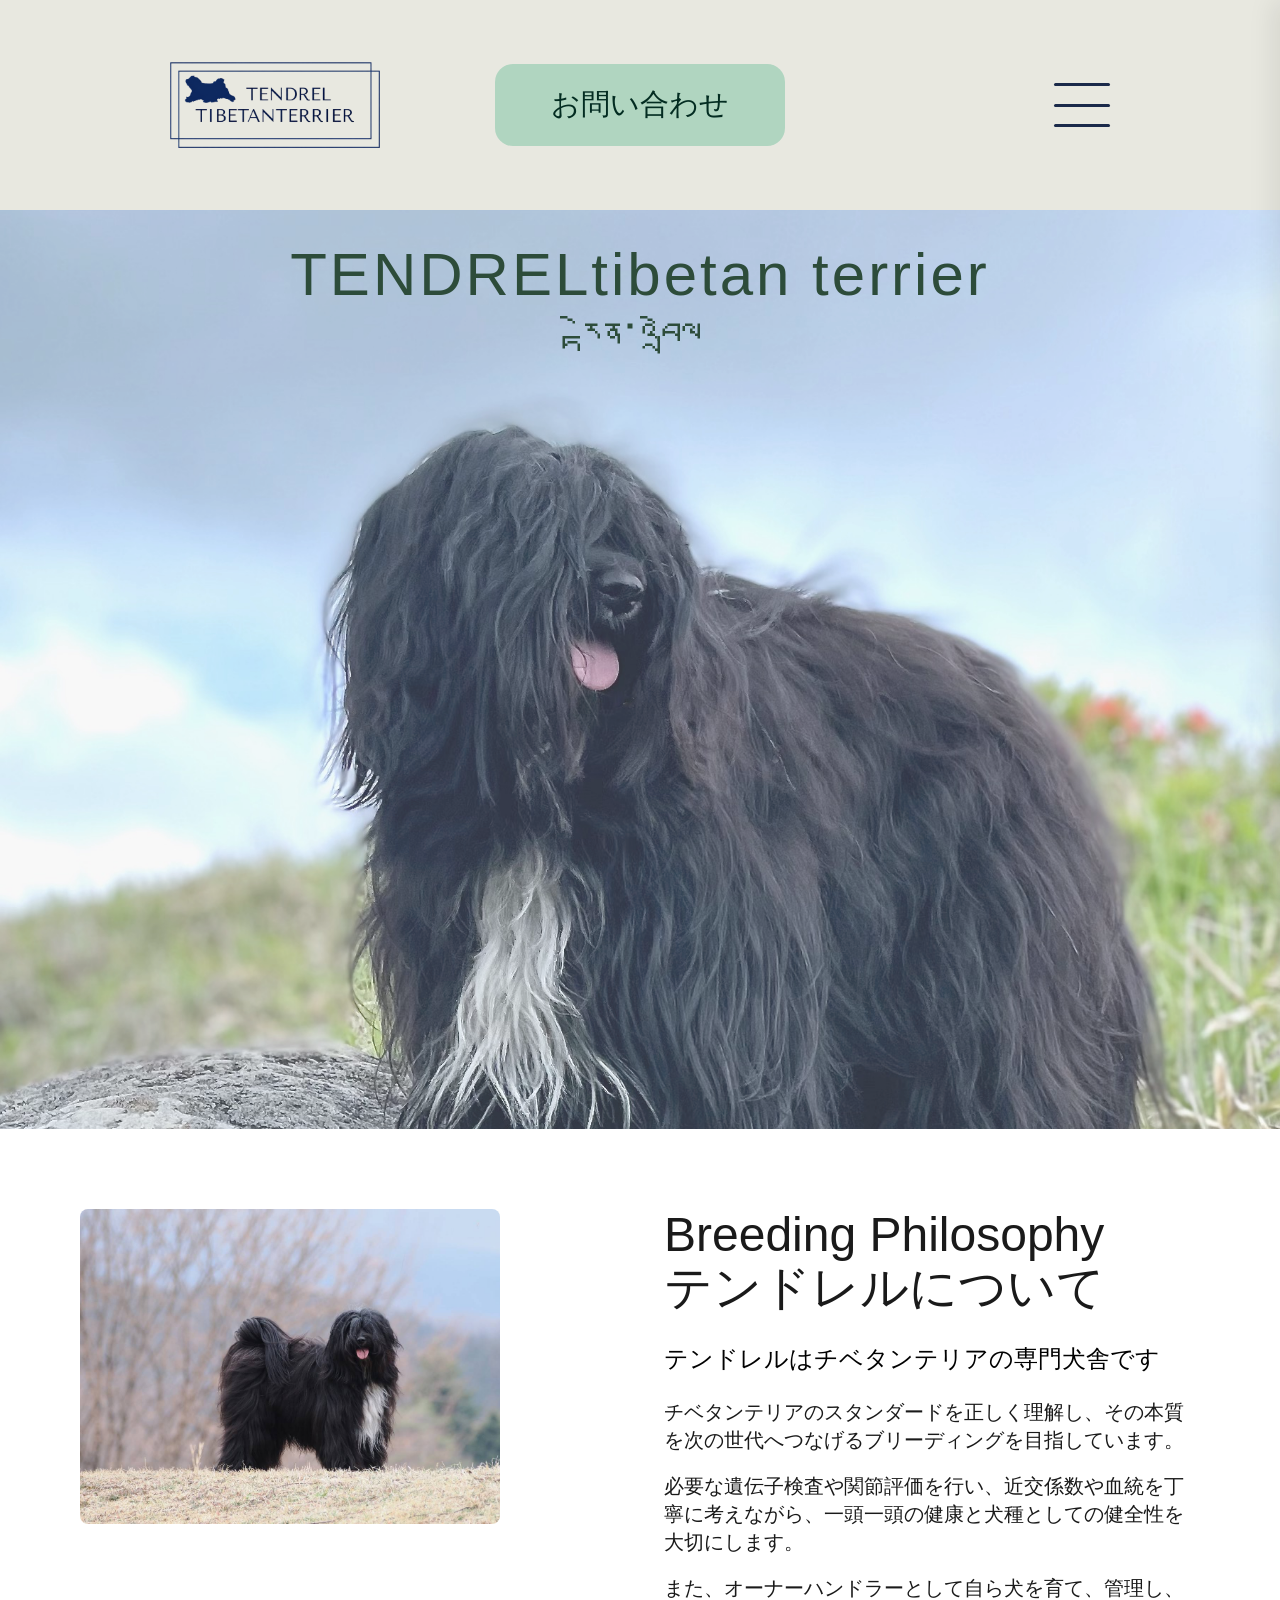
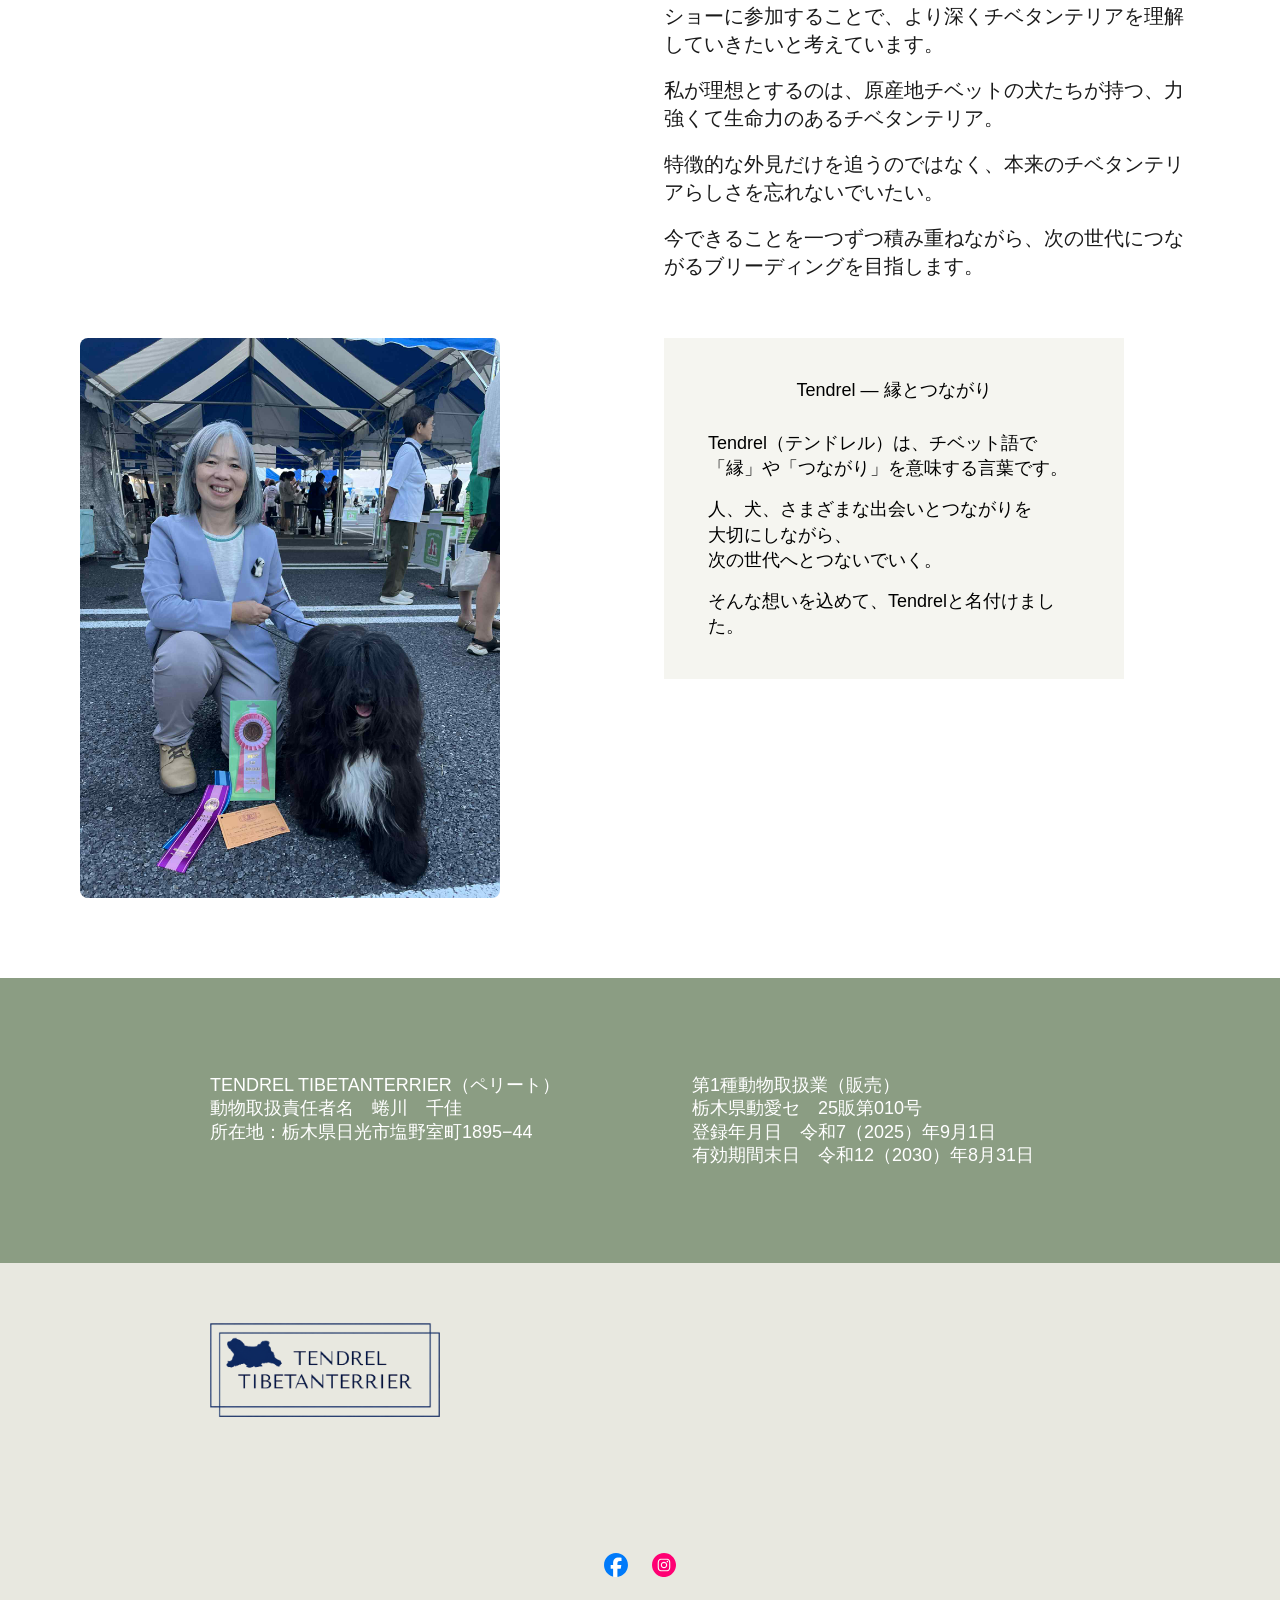
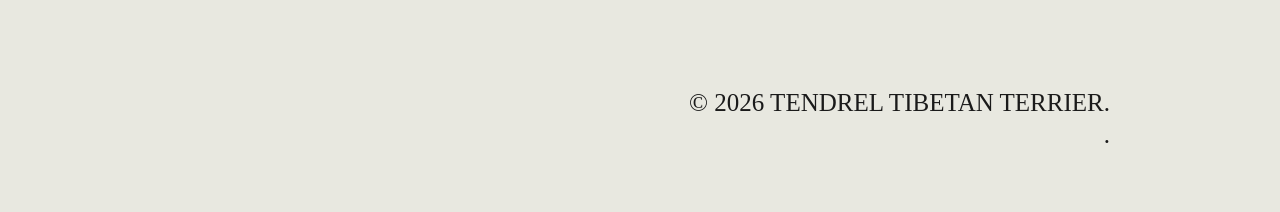
==== commit f26170ab: "Add files via upload" ====
--- a/index.html
+++ b/index.html
@@ -1,81 +1,155 @@
-<!doctype html>
+<!DOCTYPE html>
 <html lang="ja">
 <head>
-<meta charset="utf-8">
-<meta name="viewport" content="width=device-width, initial-scale=1">
-<title>HOME | TENDREL TIBETAN TERRIER</title>
-<meta name="description" content="TENDREL TIBETAN TERRIER">
-<link rel="stylesheet" href="style.css">
+  <meta charset="UTF-8" />
+  <meta name="viewport" content="width=device-width, initial-scale=1.0" />
+  <title>ホーム | TENDREL tibetan terrier（テンプレート）</title>
+  <!-- 元サイトと完全一致させるフォント定義（Wix CDN のフォントを参照） -->
+  <link rel="preconnect" href="https://static.parastorage.com" crossorigin />
+  <link rel="stylesheet" href="fonts.css" />
+  <link rel="stylesheet" href="styles.css" />
 </head>
 <body>
-<header class="site-header">
-  <div class="header-inner">
-    <a class="logo" href="index.html"><strong>TENDREL</strong><span>TIBETAN TERRIER</span></a>
-    <a class="contact-btn" href="contact.html">お問い合わせ</a>
-    <button class="menu-toggle" aria-label="メニュー" aria-expanded="false">☰</button>
-  </div>
-  <nav class="nav"><div class="nav-inner"><a href="index.html">HOME</a><a href="about.html">ABOUT</a><a href="dogs.html">DOGS</a><a href="puppies.html">PUPPIES</a><a href="contact.html">CONTACT</a></div></nav>
-</header>
 
-<main>
-<section class="hero">
-  <div>
-    <p class="sub">TENDREL TIBETAN TERRIER</p>
-    <h1>TENDREL<br>TIBETAN TERRIER</h1>
-    <div class="jp">རྟེན་འབྲེལ</div>
-  </div>
-</section>
+  <!-- ===================== ヘッダー ===================== -->
+  <header class="site-header">
+    <div class="header-inner">
+      <a class="logo" href="#" aria-label="TENDREL TIBETANTERRIER">
+        <img class="logo-img" src="images/logo.png" alt="TENDREL TIBETANTERRIER" />
+      </a>
+      <a class="contact-btn" href="#">お問い合わせ</a>
+      <button class="menu-btn" type="button" aria-label="メニューを開く" aria-expanded="false" aria-controls="site-menu">
+        <span></span><span></span><span></span>
+      </button>
+    </div>
+  </header>
 
-<section class="section">
-  <div class="two-col">
-    <div>
-      <p class="kicker">ABOUT THE BREED</p>
-      <h2>チベタンテリアについて</h2>
-      <p class="lead">チベットに古くから伝わるコンパニオン・ドッグ、チベタンテリア。</p>
-      <p>「Tibetan Terrier（テリア）」という名前は外見から付けられたもので、分類上はテリアではなくコンパニオン・ドッグです。長い歴史を持つ犬種だからこそ、犬種本来の姿を大切にしたいと考えています。</p>
-      <a class="soft-btn" href="about.html">MORE</a>
-    </div>
-    <div class="card-image"><img src="images/georgia-temp.jpg" alt="Tibetan Terrier"></div>
-  </div>
-</section>
+  <main>
+    <!-- ===================== ヒーロー ===================== -->
+    <section class="hero">
+      <img class="hero-img" src="images/hero.jpeg" alt="チベタンテリア" />
+      <div class="hero-text">
+        <h1 class="hero-title">TENDREL<span class="hero-sub">tibetan terrier</span></h1>
+        <h1 class="hero-tibetan">རྟེན་འབྲེལ</h1>
+      </div>
+    </section>
 
-<section class="section" style="background:var(--blue);max-width:none">
-  <div class="section" style="padding-top:0;padding-bottom:0">
-    <h2 class="section-title">OUR DOGS<small>現在の犬たち</small></h2>
-    <div class="two-col">
-      <div class="card-image"><img src="images/georgia-temp.jpg" alt="Georgia"></div>
-      <div>
-        <p class="kicker">JCH / GEORGIA</p>
-        <h2>Miracles of Tibet Georgia</h2>
-        <p>ハンガリーから迎えたチベタンテリア、Georgia（ジョージア）。健康、気質、構成、動き、そして犬種らしさを大切にしています。</p>
-        <a class="soft-btn" href="dogs.html">GEORGIA</a>
+    <!-- ===================== Breeding Philosophy ===================== -->
+    <section class="philosophy">
+      <div class="philosophy-inner">
+        <div class="philo-grid">
+          <div class="philo-text">
+            <h2 class="section-title">Breeding Philosophy<br>テンドレルについて</h2>
+
+            <p class="lead">テンドレルはチベタンテリアの専門犬舎です</p>
+
+            <div class="body-text">
+              <p>チベタンテリアのスタンダードを正しく理解し、その本質を次の世代へつなげるブリーディングを目指しています。</p>
+              <p>必要な遺伝子検査や関節評価を行い、近交係数や血統を丁寧に考えながら、一頭一頭の健康と犬種としての健全性を大切にします。</p>
+              <p>また、オーナーハンドラーとして自ら犬を育て、管理し、ショーに参加することで、より深くチベタンテリアを理解していきたいと考えています。</p>
+              <p>私が理想とするのは、原産地チベットの犬たちが持つ、力強くて生命力のあるチベタンテリア。</p>
+              <p>特徴的な外見だけを追うのではなく、本来のチベタンテリアらしさを忘れないでいたい。</p>
+              <p>今できることを一つずつ積み重ねながら、次の世代につながるブリーディングを目指します。</p>
+            </div>
+          </div>
+
+          <figure class="philosophy-photo">
+            <img src="images/tibetan-terrier.jpg" alt="チベタンテリア" />
+          </figure>
+
+          <figure class="philosophy-photo-2">
+            <img src="images/philo2.jpeg" alt="ドッグショーのチベタンテリア" />
+          </figure>
+
+          <div class="quote-box">
+            <p class="quote-title">Tendrel ― 縁とつながり</p>
+            <div class="spacer"></div>
+            <p>Tendrel（テンドレル）は、チベット語で</p>
+            <p>「縁」や「つながり」を意味する言葉です。</p>
+            <div class="spacer"></div>
+            <p>人、犬、さまざまな出会いとつながりを</p>
+            <p>大切にしながら、</p>
+            <p>次の世代へとつないでいく。</p>
+            <div class="spacer"></div>
+            <p>そんな想いを込めて、Tendrelと名付けました。</p>
+          </div>
+        </div>
+      </div>
+    </section>
+
+    <!-- ===================== 登録情報 ===================== -->
+    <section class="info">
+      <div class="info-inner">
+        <div class="info-block">
+          <p>TENDREL TIBETANTERRIER（ペリート）</p>
+          <p>動物取扱責任者名　蜷川　千佳</p>
+          <p>所在地：栃木県日光市塩野室町1895−44</p>
+        </div>
+        <div class="info-block">
+          <p>第1種動物取扱業（販売）</p>
+          <p>栃木県動愛セ　25販第010号</p>
+          <p>登録年月日　令和7（2025）年9月1日</p>
+          <p>有効期間末日　令和12（2030）年8月31日</p>
+        </div>
+      </div>
+    </section>
+  </main>
+
+  <!-- ===================== フッター ===================== -->
+  <footer class="site-footer">
+    <div class="footer-inner">
+      <a class="logo footer-logo" href="#" aria-label="TENDREL TIBETANTERRIER">
+        <img class="logo-img" src="images/logo.png" alt="TENDREL TIBETANTERRIER" />
+      </a>
+      <nav class="social-bar" aria-label="SNS">
+        <a class="social-icon" href="http://www.facebook.com/" target="_blank" rel="noopener" aria-label="Facebook">
+          <img src="images/facebook.svg" alt="Facebook" />
+        </a>
+        <a class="social-icon" href="http://www.instagram.com/tibetanterrier_perrito" target="_blank" rel="noopener" aria-label="Instagram">
+          <img src="images/instagram.svg" alt="Instagram" />
+        </a>
+      </nav>
+      <div class="copyright">
+        <p>© 2026 TENDREL TIBETAN TERRIER.</p>
+        <p>.</p>
       </div>
     </div>
-  </div>
-</section>
+  </footer>
 
-<section class="section">
-  <h2 class="section-title">PUPPIES<small>仔犬について</small></h2>
-  <div class="info-grid">
-    <div class="info-card"><h3>お迎えについて</h3><p>仔犬との生活を始める前に、考えていただきたいことをまとめています。</p><a href="puppies.html">詳しく見る →</a></div>
-    <div class="info-card"><h3>健康について</h3><p>親犬の健康検査、日々の管理、成長を大切にした繁殖を目指します。</p></div>
-    <div class="info-card"><h3>お問い合わせ</h3><p>見学・仔犬についてのお問い合わせはこちらから。</p><a href="contact.html">CONTACT →</a></div>
-  </div>
-</section>
+  <!-- ===================== ハンバーガーメニュー ===================== -->
+  <!-- 背景オーバーレイ (クリックで閉じる) -->
+  <div class="menu-overlay" data-menu-close hidden></div>
 
-<section class="section" style="padding-top:30px">
-  <div class="gallery">
-    <img src="images/gallery-temp.jpg" alt="">
-    <img src="images/georgia-temp.jpg" alt="">
-    <img src="images/hero-temp.jpg" alt="">
-  </div>
-</section>
-</main>
+  <!-- 右からスライドインするドロワー -->
+  <aside class="menu-drawer" id="site-menu" role="dialog" aria-modal="true" aria-label="サイト" aria-hidden="true">
+    <button class="menu-close" type="button" aria-label="メニューを閉じる" data-menu-close>
+      <span></span><span></span>
+    </button>
+    <nav class="menu-nav" aria-label="サイト">
+      <ul>
+        <li>
+          <a class="is-active" href="index.html">ホーム</a>
+        </li>
+        <li>
+          <a href="home.html">チベタンテリアについて</a>
+        </li>
+        <li class="has-sub">
+          <div class="sub-row">
+            <a href="my-dog.html">MY DOG</a>
+            <button class="sub-toggle" type="button" aria-label="その他の MY DOG ページ" aria-expanded="false"></button>
+          </div>
+          <ul class="submenu">
+            <li><a href="giorgia.html">ジョージア</a></li>
+          </ul>
+        </li>
+        <li>
+          <a href="instagram.html">Instagram</a>
+        </li>
+      </ul>
+    </nav>
+  </aside>
 
-<footer class="footer">
-  <div class="social"><span>◯ Instagram</span><span>◯ Facebook</span></div>
-  © 2026 TENDREL TIBETAN TERRIER
-</footer>
-<script src="script.js"></script>
+  <script src="menu.js"></script>
+
 </body>
-</html>+</html>
--- a/fonts.css
+++ b/fonts.css
@@ -0,0 +1,230 @@
+/*
+ * fonts.css
+ * 元サイト (Wix) で使用されている Web フォントを完全一致で読み込むための @font-face 定義。
+ * フォント本体は Wix の CDN (static.parastorage.com) をそのまま参照しています。
+ *
+ * 使用フォント:
+ *   - trend-sans-w00-four : ヒーローの英字見出し "TENDREL tibetan terrier"
+ *   - ot-pkokon-min2      : ヒーローのチベット文字見出し
+ *   - ot-ptalking-stdn    : "Breeding Philosophy" 見出し / 本文
+ *   - ot-pfolk-pron       : 「お問い合わせ」ボタン
+ *   - newcezanne          : 動物取扱業の登録情報テキスト
+ *   - kibitz-pro          : フッターのコピーライト
+ *
+ * 日本語フォントは unicode-range を持たない多数のサブセットに分割されており、
+ * ブラウザは後方から順に「そのグリフを含むサブセット」だけを取得します
+ * (元サイトと同じ挙動)。
+ */
+
+/* ===== trend-sans-w00-four ===== */
+@font-face { font-family: trend-sans-w00-four; font-style: normal; font-weight: 400; src: url("https://static.parastorage.com/fonts/v2/5f456a47-a870-4626-bedc-13c20ea75b36/v1/trend-sans-w00-four.woff2") format("woff2"); unicode-range: U+20-7E, U+A0-A3, U+A5-AC, U+AE-B4, U+B6-FF, U+131, U+141-142, U+152-153, U+160-161, U+178, U+17D-17E, U+192, U+2C6-2C7, U+2D8-2DD, U+2013-2014, U+2018-201A, U+201C-201E, U+2020-2022, U+2026, U+2030, U+2039-203A, U+2044, U+20AC, U+2122, U+2126, U+2202, U+2206, U+220F, U+2211-2212, U+221A, U+221E, U+222B, U+2248, U+2260; font-display: swap; }
+
+/* ===== ot-pkokon-min2 ===== */
+@font-face { font-family: ot-pkokon-min2; font-style: normal; font-weight: 400; src: url("https://static.parastorage.com/fonts/v2/594177fc-fe75-42df-8832-f921a3786e01/v1/ot-pkokon-min2.other.woff2") format("woff2"); font-display: swap; }
+@font-face { font-family: ot-pkokon-min2; font-style: normal; font-weight: 400; src: url("https://static.parastorage.com/fonts/v2/594177fc-fe75-42df-8832-f921a3786e01/v1/ot-pkokon-min2.math.woff2") format("woff2"); font-display: swap; }
+@font-face { font-family: ot-pkokon-min2; font-style: normal; font-weight: 400; src: url("https://static.parastorage.com/fonts/v2/594177fc-fe75-42df-8832-f921a3786e01/v1/ot-pkokon-min2.symbols.woff2") format("woff2"); font-display: swap; }
+@font-face { font-family: ot-pkokon-min2; font-style: normal; font-weight: 400; src: url("https://static.parastorage.com/fonts/v2/594177fc-fe75-42df-8832-f921a3786e01/v1/ot-pkokon-min2.japanese.0.woff2") format("woff2"); font-display: swap; }
+@font-face { font-family: ot-pkokon-min2; font-style: normal; font-weight: 400; src: url("https://static.parastorage.com/fonts/v2/594177fc-fe75-42df-8832-f921a3786e01/v1/ot-pkokon-min2.japanese.1.woff2") format("woff2"); font-display: swap; }
+@font-face { font-family: ot-pkokon-min2; font-style: normal; font-weight: 400; src: url("https://static.parastorage.com/fonts/v2/594177fc-fe75-42df-8832-f921a3786e01/v1/ot-pkokon-min2.japanese.2.woff2") format("woff2"); font-display: swap; }
+@font-face { font-family: ot-pkokon-min2; font-style: normal; font-weight: 400; src: url("https://static.parastorage.com/fonts/v2/594177fc-fe75-42df-8832-f921a3786e01/v1/ot-pkokon-min2.japanese.3.woff2") format("woff2"); font-display: swap; }
+@font-face { font-family: ot-pkokon-min2; font-style: normal; font-weight: 400; src: url("https://static.parastorage.com/fonts/v2/594177fc-fe75-42df-8832-f921a3786e01/v1/ot-pkokon-min2.japanese.4.woff2") format("woff2"); font-display: swap; }
+@font-face { font-family: ot-pkokon-min2; font-style: normal; font-weight: 400; src: url("https://static.parastorage.com/fonts/v2/594177fc-fe75-42df-8832-f921a3786e01/v1/ot-pkokon-min2.japanese.5.woff2") format("woff2"); font-display: swap; }
+@font-face { font-family: ot-pkokon-min2; font-style: normal; font-weight: 400; src: url("https://static.parastorage.com/fonts/v2/594177fc-fe75-42df-8832-f921a3786e01/v1/ot-pkokon-min2.japanese.6.woff2") format("woff2"); font-display: swap; }
+@font-face { font-family: ot-pkokon-min2; font-style: normal; font-weight: 400; src: url("https://static.parastorage.com/fonts/v2/594177fc-fe75-42df-8832-f921a3786e01/v1/ot-pkokon-min2.japanese.7.woff2") format("woff2"); font-display: swap; }
+@font-face { font-family: ot-pkokon-min2; font-style: normal; font-weight: 400; src: url("https://static.parastorage.com/fonts/v2/594177fc-fe75-42df-8832-f921a3786e01/v1/ot-pkokon-min2.japanese.8.woff2") format("woff2"); font-display: swap; }
+@font-face { font-family: ot-pkokon-min2; font-style: normal; font-weight: 400; src: url("https://static.parastorage.com/fonts/v2/594177fc-fe75-42df-8832-f921a3786e01/v1/ot-pkokon-min2.japanese.9.woff2") format("woff2"); font-display: swap; }
+@font-face { font-family: ot-pkokon-min2; font-style: normal; font-weight: 400; src: url("https://static.parastorage.com/fonts/v2/594177fc-fe75-42df-8832-f921a3786e01/v1/ot-pkokon-min2.japanese.10.woff2") format("woff2"); font-display: swap; }
+@font-face { font-family: ot-pkokon-min2; font-style: normal; font-weight: 400; src: url("https://static.parastorage.com/fonts/v2/594177fc-fe75-42df-8832-f921a3786e01/v1/ot-pkokon-min2.japanese.11.woff2") format("woff2"); font-display: swap; }
+@font-face { font-family: ot-pkokon-min2; font-style: normal; font-weight: 400; src: url("https://static.parastorage.com/fonts/v2/594177fc-fe75-42df-8832-f921a3786e01/v1/ot-pkokon-min2.japanese.12.woff2") format("woff2"); font-display: swap; }
+@font-face { font-family: ot-pkokon-min2; font-style: normal; font-weight: 400; src: url("https://static.parastorage.com/fonts/v2/594177fc-fe75-42df-8832-f921a3786e01/v1/ot-pkokon-min2.japanese.13.woff2") format("woff2"); font-display: swap; }
+@font-face { font-family: ot-pkokon-min2; font-style: normal; font-weight: 400; src: url("https://static.parastorage.com/fonts/v2/594177fc-fe75-42df-8832-f921a3786e01/v1/ot-pkokon-min2.japanese.14.woff2") format("woff2"); font-display: swap; }
+@font-face { font-family: ot-pkokon-min2; font-style: normal; font-weight: 400; src: url("https://static.parastorage.com/fonts/v2/594177fc-fe75-42df-8832-f921a3786e01/v1/ot-pkokon-min2.japanese.15.woff2") format("woff2"); font-display: swap; }
+@font-face { font-family: ot-pkokon-min2; font-style: normal; font-weight: 400; src: url("https://static.parastorage.com/fonts/v2/594177fc-fe75-42df-8832-f921a3786e01/v1/ot-pkokon-min2.japanese.16.woff2") format("woff2"); font-display: swap; }
+@font-face { font-family: ot-pkokon-min2; font-style: normal; font-weight: 400; src: url("https://static.parastorage.com/fonts/v2/594177fc-fe75-42df-8832-f921a3786e01/v1/ot-pkokon-min2.japanese.17.woff2") format("woff2"); font-display: swap; }
+@font-face { font-family: ot-pkokon-min2; font-style: normal; font-weight: 400; src: url("https://static.parastorage.com/fonts/v2/594177fc-fe75-42df-8832-f921a3786e01/v1/ot-pkokon-min2.japanese.18.woff2") format("woff2"); font-display: swap; }
+@font-face { font-family: ot-pkokon-min2; font-style: normal; font-weight: 400; src: url("https://static.parastorage.com/fonts/v2/594177fc-fe75-42df-8832-f921a3786e01/v1/ot-pkokon-min2.japanese.19.woff2") format("woff2"); font-display: swap; }
+@font-face { font-family: ot-pkokon-min2; font-style: normal; font-weight: 400; src: url("https://static.parastorage.com/fonts/v2/594177fc-fe75-42df-8832-f921a3786e01/v1/ot-pkokon-min2.japanese.20.woff2") format("woff2"); font-display: swap; }
+@font-face { font-family: ot-pkokon-min2; font-style: normal; font-weight: 400; src: url("https://static.parastorage.com/fonts/v2/594177fc-fe75-42df-8832-f921a3786e01/v1/ot-pkokon-min2.japanese.21.woff2") format("woff2"); font-display: swap; }
+@font-face { font-family: ot-pkokon-min2; font-style: normal; font-weight: 400; src: url("https://static.parastorage.com/fonts/v2/594177fc-fe75-42df-8832-f921a3786e01/v1/ot-pkokon-min2.japanese.22.woff2") format("woff2"); font-display: swap; }
+@font-face { font-family: ot-pkokon-min2; font-style: normal; font-weight: 400; src: url("https://static.parastorage.com/fonts/v2/594177fc-fe75-42df-8832-f921a3786e01/v1/ot-pkokon-min2.japanese.23.woff2") format("woff2"); font-display: swap; }
+@font-face { font-family: ot-pkokon-min2; font-style: normal; font-weight: 400; src: url("https://static.parastorage.com/fonts/v2/594177fc-fe75-42df-8832-f921a3786e01/v1/ot-pkokon-min2.japanese.24.woff2") format("woff2"); font-display: swap; }
+@font-face { font-family: ot-pkokon-min2; font-style: normal; font-weight: 400; src: url("https://static.parastorage.com/fonts/v2/594177fc-fe75-42df-8832-f921a3786e01/v1/ot-pkokon-min2.japanese.25.woff2") format("woff2"); font-display: swap; }
+@font-face { font-family: ot-pkokon-min2; font-style: normal; font-weight: 400; src: url("https://static.parastorage.com/fonts/v2/594177fc-fe75-42df-8832-f921a3786e01/v1/ot-pkokon-min2.japanese.26.woff2") format("woff2"); font-display: swap; }
+@font-face { font-family: ot-pkokon-min2; font-style: normal; font-weight: 400; src: url("https://static.parastorage.com/fonts/v2/594177fc-fe75-42df-8832-f921a3786e01/v1/ot-pkokon-min2.japanese.27.woff2") format("woff2"); font-display: swap; }
+@font-face { font-family: ot-pkokon-min2; font-style: normal; font-weight: 400; src: url("https://static.parastorage.com/fonts/v2/594177fc-fe75-42df-8832-f921a3786e01/v1/ot-pkokon-min2.japanese.28.woff2") format("woff2"); font-display: swap; }
+@font-face { font-family: ot-pkokon-min2; font-style: normal; font-weight: 400; src: url("https://static.parastorage.com/fonts/v2/594177fc-fe75-42df-8832-f921a3786e01/v1/ot-pkokon-min2.japanese.29.woff2") format("woff2"); font-display: swap; }
+@font-face { font-family: ot-pkokon-min2; font-style: normal; font-weight: 400; src: url("https://static.parastorage.com/fonts/v2/594177fc-fe75-42df-8832-f921a3786e01/v1/ot-pkokon-min2.japanese.30.woff2") format("woff2"); font-display: swap; }
+@font-face { font-family: ot-pkokon-min2; font-style: normal; font-weight: 400; src: url("https://static.parastorage.com/fonts/v2/594177fc-fe75-42df-8832-f921a3786e01/v1/ot-pkokon-min2.japanese.31.woff2") format("woff2"); font-display: swap; }
+@font-face { font-family: ot-pkokon-min2; font-style: normal; font-weight: 400; src: url("https://static.parastorage.com/fonts/v2/594177fc-fe75-42df-8832-f921a3786e01/v1/ot-pkokon-min2.japanese.32.woff2") format("woff2"); font-display: swap; }
+@font-face { font-family: ot-pkokon-min2; font-style: normal; font-weight: 400; src: url("https://static.parastorage.com/fonts/v2/594177fc-fe75-42df-8832-f921a3786e01/v1/ot-pkokon-min2.japanese.33.woff2") format("woff2"); font-display: swap; }
+@font-face { font-family: ot-pkokon-min2; font-style: normal; font-weight: 400; src: url("https://static.parastorage.com/fonts/v2/594177fc-fe75-42df-8832-f921a3786e01/v1/ot-pkokon-min2.japanese.34.woff2") format("woff2"); font-display: swap; }
+@font-face { font-family: ot-pkokon-min2; font-style: normal; font-weight: 400; src: url("https://static.parastorage.com/fonts/v2/594177fc-fe75-42df-8832-f921a3786e01/v1/ot-pkokon-min2.japanese.35.woff2") format("woff2"); font-display: swap; }
+@font-face { font-family: ot-pkokon-min2; font-style: normal; font-weight: 400; src: url("https://static.parastorage.com/fonts/v2/594177fc-fe75-42df-8832-f921a3786e01/v1/ot-pkokon-min2.japanese.36.woff2") format("woff2"); font-display: swap; }
+@font-face { font-family: ot-pkokon-min2; font-style: normal; font-weight: 400; src: url("https://static.parastorage.com/fonts/v2/594177fc-fe75-42df-8832-f921a3786e01/v1/ot-pkokon-min2.japanese.37.woff2") format("woff2"); font-display: swap; }
+@font-face { font-family: ot-pkokon-min2; font-style: normal; font-weight: 400; src: url("https://static.parastorage.com/fonts/v2/594177fc-fe75-42df-8832-f921a3786e01/v1/ot-pkokon-min2.japanese.38.woff2") format("woff2"); font-display: swap; }
+@font-face { font-family: ot-pkokon-min2; font-style: normal; font-weight: 400; src: url("https://static.parastorage.com/fonts/v2/594177fc-fe75-42df-8832-f921a3786e01/v1/ot-pkokon-min2.japanese.39.woff2") format("woff2"); font-display: swap; }
+@font-face { font-family: ot-pkokon-min2; font-style: normal; font-weight: 400; src: url("https://static.parastorage.com/fonts/v2/594177fc-fe75-42df-8832-f921a3786e01/v1/ot-pkokon-min2.cyrillic.woff2") format("woff2"); font-display: swap; }
+@font-face { font-family: ot-pkokon-min2; font-style: normal; font-weight: 400; src: url("https://static.parastorage.com/fonts/v2/594177fc-fe75-42df-8832-f921a3786e01/v1/ot-pkokon-min2.latin.woff2") format("woff2"); font-display: swap; }
+
+/* ===== ot-ptalking-stdn ===== */
+@font-face { font-family: ot-ptalking-stdn; font-style: normal; font-weight: 400; src: url("https://static.parastorage.com/fonts/v2/b37e01c2-5649-4e2b-a850-885cf67d5c4a/v1/ot-ptalking-stdn.other.woff2") format("woff2"); font-display: swap; }
+@font-face { font-family: ot-ptalking-stdn; font-style: normal; font-weight: 400; src: url("https://static.parastorage.com/fonts/v2/b37e01c2-5649-4e2b-a850-885cf67d5c4a/v1/ot-ptalking-stdn.math.woff2") format("woff2"); font-display: swap; }
+@font-face { font-family: ot-ptalking-stdn; font-style: normal; font-weight: 400; src: url("https://static.parastorage.com/fonts/v2/b37e01c2-5649-4e2b-a850-885cf67d5c4a/v1/ot-ptalking-stdn.symbols.woff2") format("woff2"); font-display: swap; }
+@font-face { font-family: ot-ptalking-stdn; font-style: normal; font-weight: 400; src: url("https://static.parastorage.com/fonts/v2/b37e01c2-5649-4e2b-a850-885cf67d5c4a/v1/ot-ptalking-stdn.japanese.0.woff2") format("woff2"); font-display: swap; }
+@font-face { font-family: ot-ptalking-stdn; font-style: normal; font-weight: 400; src: url("https://static.parastorage.com/fonts/v2/b37e01c2-5649-4e2b-a850-885cf67d5c4a/v1/ot-ptalking-stdn.japanese.1.woff2") format("woff2"); font-display: swap; }
+@font-face { font-family: ot-ptalking-stdn; font-style: normal; font-weight: 400; src: url("https://static.parastorage.com/fonts/v2/b37e01c2-5649-4e2b-a850-885cf67d5c4a/v1/ot-ptalking-stdn.japanese.2.woff2") format("woff2"); font-display: swap; }
+@font-face { font-family: ot-ptalking-stdn; font-style: normal; font-weight: 400; src: url("https://static.parastorage.com/fonts/v2/b37e01c2-5649-4e2b-a850-885cf67d5c4a/v1/ot-ptalking-stdn.japanese.3.woff2") format("woff2"); font-display: swap; }
+@font-face { font-family: ot-ptalking-stdn; font-style: normal; font-weight: 400; src: url("https://static.parastorage.com/fonts/v2/b37e01c2-5649-4e2b-a850-885cf67d5c4a/v1/ot-ptalking-stdn.japanese.4.woff2") format("woff2"); font-display: swap; }
+@font-face { font-family: ot-ptalking-stdn; font-style: normal; font-weight: 400; src: url("https://static.parastorage.com/fonts/v2/b37e01c2-5649-4e2b-a850-885cf67d5c4a/v1/ot-ptalking-stdn.japanese.5.woff2") format("woff2"); font-display: swap; }
+@font-face { font-family: ot-ptalking-stdn; font-style: normal; font-weight: 400; src: url("https://static.parastorage.com/fonts/v2/b37e01c2-5649-4e2b-a850-885cf67d5c4a/v1/ot-ptalking-stdn.japanese.6.woff2") format("woff2"); font-display: swap; }
+@font-face { font-family: ot-ptalking-stdn; font-style: normal; font-weight: 400; src: url("https://static.parastorage.com/fonts/v2/b37e01c2-5649-4e2b-a850-885cf67d5c4a/v1/ot-ptalking-stdn.japanese.7.woff2") format("woff2"); font-display: swap; }
+@font-face { font-family: ot-ptalking-stdn; font-style: normal; font-weight: 400; src: url("https://static.parastorage.com/fonts/v2/b37e01c2-5649-4e2b-a850-885cf67d5c4a/v1/ot-ptalking-stdn.japanese.8.woff2") format("woff2"); font-display: swap; }
+@font-face { font-family: ot-ptalking-stdn; font-style: normal; font-weight: 400; src: url("https://static.parastorage.com/fonts/v2/b37e01c2-5649-4e2b-a850-885cf67d5c4a/v1/ot-ptalking-stdn.japanese.9.woff2") format("woff2"); font-display: swap; }
+@font-face { font-family: ot-ptalking-stdn; font-style: normal; font-weight: 400; src: url("https://static.parastorage.com/fonts/v2/b37e01c2-5649-4e2b-a850-885cf67d5c4a/v1/ot-ptalking-stdn.japanese.10.woff2") format("woff2"); font-display: swap; }
+@font-face { font-family: ot-ptalking-stdn; font-style: normal; font-weight: 400; src: url("https://static.parastorage.com/fonts/v2/b37e01c2-5649-4e2b-a850-885cf67d5c4a/v1/ot-ptalking-stdn.japanese.11.woff2") format("woff2"); font-display: swap; }
+@font-face { font-family: ot-ptalking-stdn; font-style: normal; font-weight: 400; src: url("https://static.parastorage.com/fonts/v2/b37e01c2-5649-4e2b-a850-885cf67d5c4a/v1/ot-ptalking-stdn.japanese.12.woff2") format("woff2"); font-display: swap; }
+@font-face { font-family: ot-ptalking-stdn; font-style: normal; font-weight: 400; src: url("https://static.parastorage.com/fonts/v2/b37e01c2-5649-4e2b-a850-885cf67d5c4a/v1/ot-ptalking-stdn.japanese.13.woff2") format("woff2"); font-display: swap; }
+@font-face { font-family: ot-ptalking-stdn; font-style: normal; font-weight: 400; src: url("https://static.parastorage.com/fonts/v2/b37e01c2-5649-4e2b-a850-885cf67d5c4a/v1/ot-ptalking-stdn.japanese.14.woff2") format("woff2"); font-display: swap; }
+@font-face { font-family: ot-ptalking-stdn; font-style: normal; font-weight: 400; src: url("https://static.parastorage.com/fonts/v2/b37e01c2-5649-4e2b-a850-885cf67d5c4a/v1/ot-ptalking-stdn.japanese.15.woff2") format("woff2"); font-display: swap; }
+@font-face { font-family: ot-ptalking-stdn; font-style: normal; font-weight: 400; src: url("https://static.parastorage.com/fonts/v2/b37e01c2-5649-4e2b-a850-885cf67d5c4a/v1/ot-ptalking-stdn.japanese.16.woff2") format("woff2"); font-display: swap; }
+@font-face { font-family: ot-ptalking-stdn; font-style: normal; font-weight: 400; src: url("https://static.parastorage.com/fonts/v2/b37e01c2-5649-4e2b-a850-885cf67d5c4a/v1/ot-ptalking-stdn.japanese.17.woff2") format("woff2"); font-display: swap; }
+@font-face { font-family: ot-ptalking-stdn; font-style: normal; font-weight: 400; src: url("https://static.parastorage.com/fonts/v2/b37e01c2-5649-4e2b-a850-885cf67d5c4a/v1/ot-ptalking-stdn.japanese.18.woff2") format("woff2"); font-display: swap; }
+@font-face { font-family: ot-ptalking-stdn; font-style: normal; font-weight: 400; src: url("https://static.parastorage.com/fonts/v2/b37e01c2-5649-4e2b-a850-885cf67d5c4a/v1/ot-ptalking-stdn.japanese.19.woff2") format("woff2"); font-display: swap; }
+@font-face { font-family: ot-ptalking-stdn; font-style: normal; font-weight: 400; src: url("https://static.parastorage.com/fonts/v2/b37e01c2-5649-4e2b-a850-885cf67d5c4a/v1/ot-ptalking-stdn.japanese.20.woff2") format("woff2"); font-display: swap; }
+@font-face { font-family: ot-ptalking-stdn; font-style: normal; font-weight: 400; src: url("https://static.parastorage.com/fonts/v2/b37e01c2-5649-4e2b-a850-885cf67d5c4a/v1/ot-ptalking-stdn.japanese.21.woff2") format("woff2"); font-display: swap; }
+@font-face { font-family: ot-ptalking-stdn; font-style: normal; font-weight: 400; src: url("https://static.parastorage.com/fonts/v2/b37e01c2-5649-4e2b-a850-885cf67d5c4a/v1/ot-ptalking-stdn.japanese.22.woff2") format("woff2"); font-display: swap; }
+@font-face { font-family: ot-ptalking-stdn; font-style: normal; font-weight: 400; src: url("https://static.parastorage.com/fonts/v2/b37e01c2-5649-4e2b-a850-885cf67d5c4a/v1/ot-ptalking-stdn.japanese.23.woff2") format("woff2"); font-display: swap; }
+@font-face { font-family: ot-ptalking-stdn; font-style: normal; font-weight: 400; src: url("https://static.parastorage.com/fonts/v2/b37e01c2-5649-4e2b-a850-885cf67d5c4a/v1/ot-ptalking-stdn.japanese.24.woff2") format("woff2"); font-display: swap; }
+@font-face { font-family: ot-ptalking-stdn; font-style: normal; font-weight: 400; src: url("https://static.parastorage.com/fonts/v2/b37e01c2-5649-4e2b-a850-885cf67d5c4a/v1/ot-ptalking-stdn.japanese.25.woff2") format("woff2"); font-display: swap; }
+@font-face { font-family: ot-ptalking-stdn; font-style: normal; font-weight: 400; src: url("https://static.parastorage.com/fonts/v2/b37e01c2-5649-4e2b-a850-885cf67d5c4a/v1/ot-ptalking-stdn.japanese.26.woff2") format("woff2"); font-display: swap; }
+@font-face { font-family: ot-ptalking-stdn; font-style: normal; font-weight: 400; src: url("https://static.parastorage.com/fonts/v2/b37e01c2-5649-4e2b-a850-885cf67d5c4a/v1/ot-ptalking-stdn.japanese.27.woff2") format("woff2"); font-display: swap; }
+@font-face { font-family: ot-ptalking-stdn; font-style: normal; font-weight: 400; src: url("https://static.parastorage.com/fonts/v2/b37e01c2-5649-4e2b-a850-885cf67d5c4a/v1/ot-ptalking-stdn.japanese.28.woff2") format("woff2"); font-display: swap; }
+@font-face { font-family: ot-ptalking-stdn; font-style: normal; font-weight: 400; src: url("https://static.parastorage.com/fonts/v2/b37e01c2-5649-4e2b-a850-885cf67d5c4a/v1/ot-ptalking-stdn.japanese.29.woff2") format("woff2"); font-display: swap; }
+@font-face { font-family: ot-ptalking-stdn; font-style: normal; font-weight: 400; src: url("https://static.parastorage.com/fonts/v2/b37e01c2-5649-4e2b-a850-885cf67d5c4a/v1/ot-ptalking-stdn.japanese.30.woff2") format("woff2"); font-display: swap; }
+@font-face { font-family: ot-ptalking-stdn; font-style: normal; font-weight: 400; src: url("https://static.parastorage.com/fonts/v2/b37e01c2-5649-4e2b-a850-885cf67d5c4a/v1/ot-ptalking-stdn.japanese.31.woff2") format("woff2"); font-display: swap; }
+@font-face { font-family: ot-ptalking-stdn; font-style: normal; font-weight: 400; src: url("https://static.parastorage.com/fonts/v2/b37e01c2-5649-4e2b-a850-885cf67d5c4a/v1/ot-ptalking-stdn.japanese.32.woff2") format("woff2"); font-display: swap; }
+@font-face { font-family: ot-ptalking-stdn; font-style: normal; font-weight: 400; src: url("https://static.parastorage.com/fonts/v2/b37e01c2-5649-4e2b-a850-885cf67d5c4a/v1/ot-ptalking-stdn.japanese.33.woff2") format("woff2"); font-display: swap; }
+@font-face { font-family: ot-ptalking-stdn; font-style: normal; font-weight: 400; src: url("https://static.parastorage.com/fonts/v2/b37e01c2-5649-4e2b-a850-885cf67d5c4a/v1/ot-ptalking-stdn.japanese.34.woff2") format("woff2"); font-display: swap; }
+@font-face { font-family: ot-ptalking-stdn; font-style: normal; font-weight: 400; src: url("https://static.parastorage.com/fonts/v2/b37e01c2-5649-4e2b-a850-885cf67d5c4a/v1/ot-ptalking-stdn.japanese.35.woff2") format("woff2"); font-display: swap; }
+@font-face { font-family: ot-ptalking-stdn; font-style: normal; font-weight: 400; src: url("https://static.parastorage.com/fonts/v2/b37e01c2-5649-4e2b-a850-885cf67d5c4a/v1/ot-ptalking-stdn.japanese.36.woff2") format("woff2"); font-display: swap; }
+@font-face { font-family: ot-ptalking-stdn; font-style: normal; font-weight: 400; src: url("https://static.parastorage.com/fonts/v2/b37e01c2-5649-4e2b-a850-885cf67d5c4a/v1/ot-ptalking-stdn.japanese.37.woff2") format("woff2"); font-display: swap; }
+@font-face { font-family: ot-ptalking-stdn; font-style: normal; font-weight: 400; src: url("https://static.parastorage.com/fonts/v2/b37e01c2-5649-4e2b-a850-885cf67d5c4a/v1/ot-ptalking-stdn.japanese.38.woff2") format("woff2"); font-display: swap; }
+@font-face { font-family: ot-ptalking-stdn; font-style: normal; font-weight: 400; src: url("https://static.parastorage.com/fonts/v2/b37e01c2-5649-4e2b-a850-885cf67d5c4a/v1/ot-ptalking-stdn.japanese.39.woff2") format("woff2"); font-display: swap; }
+@font-face { font-family: ot-ptalking-stdn; font-style: normal; font-weight: 400; src: url("https://static.parastorage.com/fonts/v2/b37e01c2-5649-4e2b-a850-885cf67d5c4a/v1/ot-ptalking-stdn.cyrillic.woff2") format("woff2"); font-display: swap; }
+@font-face { font-family: ot-ptalking-stdn; font-style: normal; font-weight: 400; src: url("https://static.parastorage.com/fonts/v2/b37e01c2-5649-4e2b-a850-885cf67d5c4a/v1/ot-ptalking-stdn.latin-ext.woff2") format("woff2"); font-display: swap; }
+@font-face { font-family: ot-ptalking-stdn; font-style: normal; font-weight: 400; src: url("https://static.parastorage.com/fonts/v2/b37e01c2-5649-4e2b-a850-885cf67d5c4a/v1/ot-ptalking-stdn.latin.woff2") format("woff2"); font-display: swap; }
+
+/* ===== ot-pfolk-pron (weight 500 = 「お問い合わせ」ボタン) ===== */
+@font-face { font-family: ot-pfolk-pron; font-style: normal; font-weight: 500; src: url("https://static.parastorage.com/fonts/v2/7e13dd6c-acfc-4a41-b0e1-2dd475ea836d/v1/ot-pfolk-pron.other.woff2") format("woff2"); font-display: swap; }
+@font-face { font-family: ot-pfolk-pron; font-style: normal; font-weight: 500; src: url("https://static.parastorage.com/fonts/v2/7e13dd6c-acfc-4a41-b0e1-2dd475ea836d/v1/ot-pfolk-pron.math.woff2") format("woff2"); font-display: swap; }
+@font-face { font-family: ot-pfolk-pron; font-style: normal; font-weight: 500; src: url("https://static.parastorage.com/fonts/v2/7e13dd6c-acfc-4a41-b0e1-2dd475ea836d/v1/ot-pfolk-pron.symbols.woff2") format("woff2"); font-display: swap; }
+@font-face { font-family: ot-pfolk-pron; font-style: normal; font-weight: 500; src: url("https://static.parastorage.com/fonts/v2/7e13dd6c-acfc-4a41-b0e1-2dd475ea836d/v1/ot-pfolk-pron.japanese.0.woff2") format("woff2"); font-display: swap; }
+@font-face { font-family: ot-pfolk-pron; font-style: normal; font-weight: 500; src: url("https://static.parastorage.com/fonts/v2/7e13dd6c-acfc-4a41-b0e1-2dd475ea836d/v1/ot-pfolk-pron.japanese.1.woff2") format("woff2"); font-display: swap; }
+@font-face { font-family: ot-pfolk-pron; font-style: normal; font-weight: 500; src: url("https://static.parastorage.com/fonts/v2/7e13dd6c-acfc-4a41-b0e1-2dd475ea836d/v1/ot-pfolk-pron.japanese.2.woff2") format("woff2"); font-display: swap; }
+@font-face { font-family: ot-pfolk-pron; font-style: normal; font-weight: 500; src: url("https://static.parastorage.com/fonts/v2/7e13dd6c-acfc-4a41-b0e1-2dd475ea836d/v1/ot-pfolk-pron.japanese.3.woff2") format("woff2"); font-display: swap; }
+@font-face { font-family: ot-pfolk-pron; font-style: normal; font-weight: 500; src: url("https://static.parastorage.com/fonts/v2/7e13dd6c-acfc-4a41-b0e1-2dd475ea836d/v1/ot-pfolk-pron.japanese.4.woff2") format("woff2"); font-display: swap; }
+@font-face { font-family: ot-pfolk-pron; font-style: normal; font-weight: 500; src: url("https://static.parastorage.com/fonts/v2/7e13dd6c-acfc-4a41-b0e1-2dd475ea836d/v1/ot-pfolk-pron.japanese.5.woff2") format("woff2"); font-display: swap; }
+@font-face { font-family: ot-pfolk-pron; font-style: normal; font-weight: 500; src: url("https://static.parastorage.com/fonts/v2/7e13dd6c-acfc-4a41-b0e1-2dd475ea836d/v1/ot-pfolk-pron.japanese.6.woff2") format("woff2"); font-display: swap; }
+@font-face { font-family: ot-pfolk-pron; font-style: normal; font-weight: 500; src: url("https://static.parastorage.com/fonts/v2/7e13dd6c-acfc-4a41-b0e1-2dd475ea836d/v1/ot-pfolk-pron.japanese.7.woff2") format("woff2"); font-display: swap; }
+@font-face { font-family: ot-pfolk-pron; font-style: normal; font-weight: 500; src: url("https://static.parastorage.com/fonts/v2/7e13dd6c-acfc-4a41-b0e1-2dd475ea836d/v1/ot-pfolk-pron.japanese.8.woff2") format("woff2"); font-display: swap; }
+@font-face { font-family: ot-pfolk-pron; font-style: normal; font-weight: 500; src: url("https://static.parastorage.com/fonts/v2/7e13dd6c-acfc-4a41-b0e1-2dd475ea836d/v1/ot-pfolk-pron.japanese.9.woff2") format("woff2"); font-display: swap; }
+@font-face { font-family: ot-pfolk-pron; font-style: normal; font-weight: 500; src: url("https://static.parastorage.com/fonts/v2/7e13dd6c-acfc-4a41-b0e1-2dd475ea836d/v1/ot-pfolk-pron.japanese.10.woff2") format("woff2"); font-display: swap; }
+@font-face { font-family: ot-pfolk-pron; font-style: normal; font-weight: 500; src: url("https://static.parastorage.com/fonts/v2/7e13dd6c-acfc-4a41-b0e1-2dd475ea836d/v1/ot-pfolk-pron.japanese.11.woff2") format("woff2"); font-display: swap; }
+@font-face { font-family: ot-pfolk-pron; font-style: normal; font-weight: 500; src: url("https://static.parastorage.com/fonts/v2/7e13dd6c-acfc-4a41-b0e1-2dd475ea836d/v1/ot-pfolk-pron.japanese.12.woff2") format("woff2"); font-display: swap; }
+@font-face { font-family: ot-pfolk-pron; font-style: normal; font-weight: 500; src: url("https://static.parastorage.com/fonts/v2/7e13dd6c-acfc-4a41-b0e1-2dd475ea836d/v1/ot-pfolk-pron.japanese.13.woff2") format("woff2"); font-display: swap; }
+@font-face { font-family: ot-pfolk-pron; font-style: normal; font-weight: 500; src: url("https://static.parastorage.com/fonts/v2/7e13dd6c-acfc-4a41-b0e1-2dd475ea836d/v1/ot-pfolk-pron.japanese.14.woff2") format("woff2"); font-display: swap; }
+@font-face { font-family: ot-pfolk-pron; font-style: normal; font-weight: 500; src: url("https://static.parastorage.com/fonts/v2/7e13dd6c-acfc-4a41-b0e1-2dd475ea836d/v1/ot-pfolk-pron.japanese.15.woff2") format("woff2"); font-display: swap; }
+@font-face { font-family: ot-pfolk-pron; font-style: normal; font-weight: 500; src: url("https://static.parastorage.com/fonts/v2/7e13dd6c-acfc-4a41-b0e1-2dd475ea836d/v1/ot-pfolk-pron.japanese.16.woff2") format("woff2"); font-display: swap; }
+@font-face { font-family: ot-pfolk-pron; font-style: normal; font-weight: 500; src: url("https://static.parastorage.com/fonts/v2/7e13dd6c-acfc-4a41-b0e1-2dd475ea836d/v1/ot-pfolk-pron.japanese.17.woff2") format("woff2"); font-display: swap; }
+@font-face { font-family: ot-pfolk-pron; font-style: normal; font-weight: 500; src: url("https://static.parastorage.com/fonts/v2/7e13dd6c-acfc-4a41-b0e1-2dd475ea836d/v1/ot-pfolk-pron.japanese.18.woff2") format("woff2"); font-display: swap; }
+@font-face { font-family: ot-pfolk-pron; font-style: normal; font-weight: 500; src: url("https://static.parastorage.com/fonts/v2/7e13dd6c-acfc-4a41-b0e1-2dd475ea836d/v1/ot-pfolk-pron.japanese.19.woff2") format("woff2"); font-display: swap; }
+@font-face { font-family: ot-pfolk-pron; font-style: normal; font-weight: 500; src: url("https://static.parastorage.com/fonts/v2/7e13dd6c-acfc-4a41-b0e1-2dd475ea836d/v1/ot-pfolk-pron.japanese.20.woff2") format("woff2"); font-display: swap; }
+@font-face { font-family: ot-pfolk-pron; font-style: normal; font-weight: 500; src: url("https://static.parastorage.com/fonts/v2/7e13dd6c-acfc-4a41-b0e1-2dd475ea836d/v1/ot-pfolk-pron.japanese.21.woff2") format("woff2"); font-display: swap; }
+@font-face { font-family: ot-pfolk-pron; font-style: normal; font-weight: 500; src: url("https://static.parastorage.com/fonts/v2/7e13dd6c-acfc-4a41-b0e1-2dd475ea836d/v1/ot-pfolk-pron.japanese.22.woff2") format("woff2"); font-display: swap; }
+@font-face { font-family: ot-pfolk-pron; font-style: normal; font-weight: 500; src: url("https://static.parastorage.com/fonts/v2/7e13dd6c-acfc-4a41-b0e1-2dd475ea836d/v1/ot-pfolk-pron.japanese.23.woff2") format("woff2"); font-display: swap; }
+@font-face { font-family: ot-pfolk-pron; font-style: normal; font-weight: 500; src: url("https://static.parastorage.com/fonts/v2/7e13dd6c-acfc-4a41-b0e1-2dd475ea836d/v1/ot-pfolk-pron.japanese.24.woff2") format("woff2"); font-display: swap; }
+@font-face { font-family: ot-pfolk-pron; font-style: normal; font-weight: 500; src: url("https://static.parastorage.com/fonts/v2/7e13dd6c-acfc-4a41-b0e1-2dd475ea836d/v1/ot-pfolk-pron.japanese.25.woff2") format("woff2"); font-display: swap; }
+@font-face { font-family: ot-pfolk-pron; font-style: normal; font-weight: 500; src: url("https://static.parastorage.com/fonts/v2/7e13dd6c-acfc-4a41-b0e1-2dd475ea836d/v1/ot-pfolk-pron.japanese.26.woff2") format("woff2"); font-display: swap; }
+@font-face { font-family: ot-pfolk-pron; font-style: normal; font-weight: 500; src: url("https://static.parastorage.com/fonts/v2/7e13dd6c-acfc-4a41-b0e1-2dd475ea836d/v1/ot-pfolk-pron.japanese.27.woff2") format("woff2"); font-display: swap; }
+@font-face { font-family: ot-pfolk-pron; font-style: normal; font-weight: 500; src: url("https://static.parastorage.com/fonts/v2/7e13dd6c-acfc-4a41-b0e1-2dd475ea836d/v1/ot-pfolk-pron.japanese.28.woff2") format("woff2"); font-display: swap; }
+@font-face { font-family: ot-pfolk-pron; font-style: normal; font-weight: 500; src: url("https://static.parastorage.com/fonts/v2/7e13dd6c-acfc-4a41-b0e1-2dd475ea836d/v1/ot-pfolk-pron.japanese.29.woff2") format("woff2"); font-display: swap; }
+@font-face { font-family: ot-pfolk-pron; font-style: normal; font-weight: 500; src: url("https://static.parastorage.com/fonts/v2/7e13dd6c-acfc-4a41-b0e1-2dd475ea836d/v1/ot-pfolk-pron.japanese.30.woff2") format("woff2"); font-display: swap; }
+@font-face { font-family: ot-pfolk-pron; font-style: normal; font-weight: 500; src: url("https://static.parastorage.com/fonts/v2/7e13dd6c-acfc-4a41-b0e1-2dd475ea836d/v1/ot-pfolk-pron.japanese.31.woff2") format("woff2"); font-display: swap; }
+@font-face { font-family: ot-pfolk-pron; font-style: normal; font-weight: 500; src: url("https://static.parastorage.com/fonts/v2/7e13dd6c-acfc-4a41-b0e1-2dd475ea836d/v1/ot-pfolk-pron.japanese.32.woff2") format("woff2"); font-display: swap; }
+@font-face { font-family: ot-pfolk-pron; font-style: normal; font-weight: 500; src: url("https://static.parastorage.com/fonts/v2/7e13dd6c-acfc-4a41-b0e1-2dd475ea836d/v1/ot-pfolk-pron.japanese.33.woff2") format("woff2"); font-display: swap; }
+@font-face { font-family: ot-pfolk-pron; font-style: normal; font-weight: 500; src: url("https://static.parastorage.com/fonts/v2/7e13dd6c-acfc-4a41-b0e1-2dd475ea836d/v1/ot-pfolk-pron.japanese.34.woff2") format("woff2"); font-display: swap; }
+@font-face { font-family: ot-pfolk-pron; font-style: normal; font-weight: 500; src: url("https://static.parastorage.com/fonts/v2/7e13dd6c-acfc-4a41-b0e1-2dd475ea836d/v1/ot-pfolk-pron.japanese.35.woff2") format("woff2"); font-display: swap; }
+@font-face { font-family: ot-pfolk-pron; font-style: normal; font-weight: 500; src: url("https://static.parastorage.com/fonts/v2/7e13dd6c-acfc-4a41-b0e1-2dd475ea836d/v1/ot-pfolk-pron.japanese.36.woff2") format("woff2"); font-display: swap; }
+@font-face { font-family: ot-pfolk-pron; font-style: normal; font-weight: 500; src: url("https://static.parastorage.com/fonts/v2/7e13dd6c-acfc-4a41-b0e1-2dd475ea836d/v1/ot-pfolk-pron.japanese.37.woff2") format("woff2"); font-display: swap; }
+@font-face { font-family: ot-pfolk-pron; font-style: normal; font-weight: 500; src: url("https://static.parastorage.com/fonts/v2/7e13dd6c-acfc-4a41-b0e1-2dd475ea836d/v1/ot-pfolk-pron.japanese.38.woff2") format("woff2"); font-display: swap; }
+@font-face { font-family: ot-pfolk-pron; font-style: normal; font-weight: 500; src: url("https://static.parastorage.com/fonts/v2/7e13dd6c-acfc-4a41-b0e1-2dd475ea836d/v1/ot-pfolk-pron.japanese.39.woff2") format("woff2"); font-display: swap; }
+@font-face { font-family: ot-pfolk-pron; font-style: normal; font-weight: 500; src: url("https://static.parastorage.com/fonts/v2/7e13dd6c-acfc-4a41-b0e1-2dd475ea836d/v1/ot-pfolk-pron.cyrillic.woff2") format("woff2"); font-display: swap; }
+@font-face { font-family: ot-pfolk-pron; font-style: normal; font-weight: 500; src: url("https://static.parastorage.com/fonts/v2/7e13dd6c-acfc-4a41-b0e1-2dd475ea836d/v1/ot-pfolk-pron.greek-ext.woff2") format("woff2"); font-display: swap; }
+@font-face { font-family: ot-pfolk-pron; font-style: normal; font-weight: 500; src: url("https://static.parastorage.com/fonts/v2/7e13dd6c-acfc-4a41-b0e1-2dd475ea836d/v1/ot-pfolk-pron.latin-ext.woff2") format("woff2"); font-display: swap; }
+@font-face { font-family: ot-pfolk-pron; font-style: normal; font-weight: 500; src: url("https://static.parastorage.com/fonts/v2/7e13dd6c-acfc-4a41-b0e1-2dd475ea836d/v1/ot-pfolk-pron.latin.woff2") format("woff2"); font-display: swap; }
+
+/* ===== newcezanne (動物取扱業の登録情報テキスト) ===== */
+@font-face { font-family: newcezanne; font-style: normal; font-weight: 400; src: url("https://static.parastorage.com/fonts/v2/3c3a5ad3-ad7a-4f11-91b8-c86934de3810/v1/newcezanne.symbols.woff2") format("woff2"); unicode-range: U+A; font-display: swap; }
+@font-face { font-family: newcezanne; font-style: normal; font-weight: 400; src: url("https://static.parastorage.com/fonts/v2/3c3a5ad3-ad7a-4f11-91b8-c86934de3810/v1/newcezanne.japanese.0.woff2") format("woff2"); unicode-range: U+FFE0-FFE2, U+FFE4, U+FFE8; font-display: swap; }
+@font-face { font-family: newcezanne; font-style: normal; font-weight: 400; src: url("https://static.parastorage.com/fonts/v2/3c3a5ad3-ad7a-4f11-91b8-c86934de3810/v1/newcezanne.japanese.39.woff2") format("woff2"); unicode-range: U+3001-3002, U+300C-300D, U+3041-307F, U+3081-308D, U+308F, U+3091-3093, U+309E, U+30A1-30E1, U+30E3-30ED, U+30EF-30F0, U+30F2-30F4, U+30FB-30FC, U+4E00, U+4E0A, U+4E2D, U+4E8B, U+4EBA, U+4F1A, U+5165, U+5168, U+5185, U+51FA, U+5206, U+5229, U+524D, U+52D5, U+5408, U+554F, U+5831, U+5834, U+5927, U+5B9A, U+5E74, U+5F0F, U+60C5, U+65B0, U+65B9, U+65E5, U+6642, U+6700, U+6708, U+672C, U+682A, U+6B63, U+6C17, U+70B9, U+7121, U+751F, U+7528, U+753B, U+76EE, U+793E, U+884C, U+898B, U+8A18, U+9593, U+95A2, U+FF01, U+FF08-FF09, U+FF0C, U+FF0E; font-display: swap; }
+@font-face { font-family: newcezanne; font-style: normal; font-weight: 400; src: url("https://static.parastorage.com/fonts/v2/3c3a5ad3-ad7a-4f11-91b8-c86934de3810/v1/newcezanne.japanese.38.woff2") format("woff2"); unicode-range: U+3005, U+3010-3011, U+3080, U+30E2, U+4E0B, U+4E0D, U+4E88, U+4ECA-4ECB, U+4ED6, U+4ED8, U+4EE3, U+4EE5, U+4EF6, U+4F53, U+4F5C, U+4F7F, U+4FDD, U+4FE1, U+500B, U+50CF, U+5148, U+516C, U+5186, U+521D, U+5225, U+529B, U+52A0, U+5316, U+53D6-53D7, U+53EF, U+540C-540D, U+544A, U+54C1, U+54E1, U+56DE, U+56FD, U+5728, U+5730, U+58F2, U+5909, U+5916, U+591A, U+5973, U+5B50, U+5B66, U+5B89, U+5B9F, U+5BB6, U+5BFE, U+5C0F, U+5C71, U+5E02, U+5E73, U+5E83, U+5E97, U+5EA6, U+5F15, U+5F53, U+5F8C, U+5FC3, U+5FDC, U+601D, U+6027, U+610F, U+611B, U+611F, U+6210, U+6240, U+624B, U+6570, U+6587, U+6599, U+660E, U+66F4, U+66F8, U+6709, U+671F, U+6728, U+6765, U+6771, U+683C, U+691C, U+696D, U+697D, U+69D8, U+6A5F, U+6B21, U+6C34, U+6CBB, U+6CD5, U+6CE8, U+6D3B, U+6D77, U+7269, U+7279, U+73FE, U+7406, U+7530, U+756A, U+767A-767B, U+7684, U+771F, U+7740, U+77E5, U+793A, U+7ACB, U+7D04, U+7D22, U+7D50, U+7F8E, U+8005, U+80FD, U+81EA, U+826F, U+8868, U+8981, U+898F, U+89A7, U+8A2D, U+8A71, U+8F09, U+8FBC, U+8FD1, U+9001, U+901A, U+9023, U+9053, U+9078, U+90E8, U+91CE, U+91D1, U+9332, U+9577, U+958B, U+96C6, U+96FB, U+9762, U+98DF, U+9AD8, U+FF1A, U+FF1F, U+FF5E; font-display: swap; }
+@font-face { font-family: newcezanne; font-style: normal; font-weight: 400; src: url("https://static.parastorage.com/fonts/v2/3c3a5ad3-ad7a-4f11-91b8-c86934de3810/v1/newcezanne.japanese.37.woff2") format("woff2"); unicode-range: U+300E-300F, U+4E07, U+4E09, U+4E16, U+4E3B, U+4E8C, U+4EA4, U+4EAC, U+4ED5, U+4EE4, U+4F4D, U+4F4F, U+4F55, U+4F9B, U+4FA1, U+512A, U+5143, U+5149, U+518D, U+5199, U+5207, U+5236, U+52B9, U+52D9, U+5317, U+5358, U+539F, U+53C2, U+53E3-53E4, U+53F7, U+5411, U+5468, U+5473, U+548C, U+5546, U+55B6, U+571F, U+578B, U+57FA, U+5929, U+597D, U+59CB, U+5B8C, U+5BA2, U+5BB9, U+5C02, U+5C11, U+5C4B, U+5CF6, U+5DDD, U+5DE5, U+5E38, U+5F37, U+5F62, U+5F97, U+5FC5, U+623B, U+6295, U+6301, U+6307, U+63A2, U+63B2, U+63D0, U+652F, U+6559, U+662D, U+671B, U+672A, U+679C, U+6848, U+6C7A, U+6D41, U+7136, U+72B6, U+7523, U+7537, U+754C, U+767D, U+76F4, U+76F8, U+770C, U+78BA, U+795E, U+79C1, U+7A2E, U+7A3F, U+7A7A, U+7B2C, U+7B49, U+7BA1, U+7D20, U+7D30, U+7D39, U+7D42, U+7D44, U+7D4C, U+7D9A, U+7DCF, U+7DDA, U+7DE8, U+8003, U+8272, U+82B1, U+897F, U+89E3, U+8A00, U+8A08, U+8A73, U+8A8D, U+8A9E, U+8AAC-8AAD, U+8ABF, U+8CA9, U+8CB7, U+8CEA, U+8CFC, U+8EAB, U+8ECA, U+8EE2, U+8FFD, U+904B, U+904E, U+9054-9055, U+90FD, U+914D, U+91CD, U+9650, U+9664, U+969B, U+97F3, U+982D, U+984C, U+9858, U+98A8, U+9A13, U+FF06, U+FF5C; font-display: swap; }
+@font-face { font-family: newcezanne; font-style: normal; font-weight: 400; src: url("https://static.parastorage.com/fonts/v2/3c3a5ad3-ad7a-4f11-91b8-c86934de3810/v1/newcezanne.japanese.36.woff2") format("woff2"); unicode-range: U+301C, U+4E57, U+4E86, U+4E95, U+4F01, U+4F11, U+4F1D, U+4FBF, U+4FEE, U+5065, U+5099, U+5171, U+5177, U+52DF, U+533A-533B, U+5343, U+534A, U+5357, U+53CB, U+53CD-53CE, U+53F0, U+5404, U+5668, U+56F3, U+5712, U+57DF, U+58EB, U+58F0, U+591C, U+592A-592B, U+5948, U+5B57-5B58, U+5B85, U+5BA4, U+5BAE, U+5C4A, U+5CA1, U+5D0E, U+5E0C, U+5E2F, U+5EA7, U+5EAB, U+5F35, U+5F79, U+5F85, U+5FF5, U+6025, U+60F3, U+614B, U+6226, U+629E, U+63A1, U+63A5, U+63DB, U+643A, U+653E, U+65AD, U+65BD, U+65C5, U+65E9, U+6620, U+6625, U+671D, U+6750-6751, U+6761, U+6821, U+68EE, U+6982, U+6B62, U+6B69, U+6B73-6B74, U+6B8B, U+6BCE, U+6BD4, U+6C42, U+6D88, U+6E08, U+6E80, U+706B, U+7248, U+7531, U+7533, U+753A, U+7570, U+77F3, U+798F, U+7B11, U+7C21, U+7CFB, U+7D76, U+7F6E, U+805E, U+8077, U+80B2, U+8217, U+82B8, U+843D, U+8449, U+8853, U+88C5, U+88FD, U+89B3, U+8A3C, U+8A55, U+8A66, U+8AC7, U+8B77, U+8C37, U+8C61, U+8CC7, U+8D85, U+8D8A, U+8DB3, U+8EFD, U+8FBA, U+8FD4, U+901F, U+9031-9032, U+9069, U+91CF, U+9580, U+9589, U+962A, U+96D1, U+9752, U+975E, U+9802, U+9806, U+9854, U+985E, U+98F2, U+9928, U+9999, U+99C5, U+9ED2, U+FF0F; font-display: swap; }
+@font-face { font-family: newcezanne; font-style: normal; font-weight: 400; src: url("https://static.parastorage.com/fonts/v2/3c3a5ad3-ad7a-4f11-91b8-c86934de3810/v1/newcezanne.japanese.35.woff2") format("woff2"); unicode-range: U+2192, U+25A0, U+30F6, U+4E26, U+4E45, U+4EFB, U+4F4E, U+4F50, U+4F8B, U+4FC2, U+5024, U+50AC, U+5150, U+5178, U+51E6, U+5224, U+5272, U+52DD, U+5341, U+5370, U+53BB, U+542B, U+56DB, U+56E3, U+56F2, U+57CE, U+5883, U+5897, U+590F, U+5A5A, U+5BB3, U+5BBF, U+5BC4, U+5BCC, U+5C45, U+5C55, U+5C5E, U+5C65, U+5DEE, U+5E03, U+5E2B, U+5E30, U+5E9C, U+5EB7, U+5F71, U+5F7C, U+60AA, U+6238, U+6255, U+6271, U+627F-6280, U+629C, U+62BC, U+63F4, U+64AE, U+6539, U+6574, U+65CF, U+661F, U+666E, U+66DC, U+66FF, U+670D, U+672B, U+677E-677F, U+679A, U+67FB, U+6839, U+6975, U+69CB, U+6A29-6A2A, U+6A4B, U+6B32, U+6B4C, U+6BB5, U+6CA2, U+6CC1, U+6D0B, U+6DF1, U+6E29, U+6E96, U+6F14, U+6FC0, U+713C, U+72EC, U+7389, U+738B, U+74B0, U+7686, U+7814, U+7981, U+79CB, U+79D1, U+79FB, U+7A0B, U+7A0E, U+7A76, U+7A81, U+7BC0, U+7C73, U+7D0D, U+7D1A, U+7D61, U+7D75, U+7DD2, U+7FD2, U+822C, U+82E5, U+82F1, U+85AC, U+85E4, U+888B, U+8996, U+899A, U+89AA, U+8A31, U+8A8C, U+8AB0, U+8B58, U+8CAC, U+8CBB, U+8D64, U+8D77, U+8DEF, U+9020, U+904A, U+9060, U+9152, U+9244, U+9280, U+95B2, U+9632, U+9662, U+967A, U+96E2-96E3, U+9759, U+9805, U+984D, U+99AC, U+9CE5, U+FF1E; font-display: swap; }
+@font-face { font-family: newcezanne; font-style: normal; font-weight: 400; src: url("https://static.parastorage.com/fonts/v2/3c3a5ad3-ad7a-4f11-91b8-c86934de3810/v1/newcezanne.japanese.34.woff2") format("woff2"); unicode-range: U+4E01, U+4E0E, U+4E21, U+4E38, U+4E5D, U+4E73, U+4E94, U+4F3C, U+5009, U+500D, U+5074, U+50CD, U+5145, U+5175, U+51AC, U+5238, U+524A, U+52A9, U+52E2, U+5352, U+5354, U+53F2-53F3, U+5409, U+547C-547D, U+56FA, U+5802, U+5922, U+592E, U+5931, U+5A18, U+5A66, U+5B63, U+5B88, U+5BDD, U+5C0E, U+5C40, U+5CA9, U+5DDE, U+5DE6, U+5E78, U+5EFA, U+5F92, U+5FA1, U+5FA9, U+5FD8, U+5FEB, U+604B, U+6075, U+60A9, U+623F, U+62C5, U+632F, U+6483, U+653F, U+666F, U+66AE, U+66F2, U+6797, U+685C, U+6A19, U+6A21, U+6B66, U+6B7B, U+6BCD, U+6C0F, U+6C11, U+6C5F-6C60, U+6C96, U+6CC9, U+6CE2, U+6D17, U+6D5C, U+6E05, U+6E21, U+70BA, U+7167, U+71B1, U+7387, U+7403, U+75C5, U+7642, U+76DB, U+77ED, U+795D, U+796D, U+7A4D, U+7AEF, U+7B54, U+7B56, U+7B97, U+7C4D, U+7CBE, U+7D19, U+7E04, U+7FA4, U+7FA9, U+8001, U+8089, U+81F4, U+8208, U+821E, U+8336, U+8377, U+83DC, U+83EF, U+8457, U+8535, U+8857, U+8863, U+88CF, U+88DC, U+8907, U+89D2, U+8A33, U+8ACB, U+8B1B, U+8B70, U+8C4A, U+8CA0, U+8CA8, U+8CB4, U+8CC0, U+8CDE, U+8F03, U+8F2A, U+9014, U+90CE, U+91DD, U+964D, U+968E, U+9803, U+983C, U+98DB, U+9B54, U+9E7F, U+9EBB, U+FF05, U+FF0B, U+FF0D, U+FF21, U+FF33, U+FF65; font-display: swap; }
+@font-face { font-family: newcezanne; font-style: normal; font-weight: 400; src: url("https://static.parastorage.com/fonts/v2/3c3a5ad3-ad7a-4f11-91b8-c86934de3810/v1/newcezanne.japanese.33.woff2") format("woff2"); unicode-range: U+3012, U+4E08, U+4EF2, U+4F0A, U+4F9D, U+5012, U+505C, U+514D, U+516B, U+51B7, U+5275, U+52E4, U+5305, U+535A, U+5373, U+539A, U+53B3, U+53CA, U+53F8, U+5584, U+559C, U+56E0, U+56F0, U+5727, U+5742, U+57FC, U+5965, U+59BB, U+59FF, U+5ACC, U+5B09, U+5B87, U+5B9D, U+5BC6, U+5BFA, U+5C3E, U+5C90, U+5DF1, U+5DFB, U+5E2D, U+5E33, U+5E45, U+5EAD, U+5F01, U+5F3E, U+5FB3-5FB4, U+5FD7, U+606F, U+6211, U+6253, U+6298, U+62E1, U+6383, U+639B, U+63A8, U+653B, U+6545, U+6563, U+6575, U+6628, U+6674, U+6697, U+672D, U+6804, U+68A8, U+6A39, U+6BDB, U+6CB3, U+6CCA, U+6D25, U+6D3E, U+6D74, U+6E1B, U+6E2F, U+6E90, U+6F2B, U+702C, U+707D, U+718A, U+7206, U+7236, U+7247, U+7559, U+7565, U+7591, U+75C7, U+75DB, U+767E, U+7834, U+79D8, U+7B46, U+7B4B, U+7BB1, U+7BC9, U+7D14, U+7D66, U+7D71, U+7D99, U+7DF4, U+7E41, U+7FBD, U+8074, U+80CC, U+8131, U+8155, U+82E6, U+8349, U+83D3, U+885B, U+8A2A, U+8A95, U+8AB2, U+8AD6, U+8B1D, U+8CA1, U+8D70, U+8DA3, U+8FCE, U+8FF7, U+9000, U+9003, U+9006, U+9045, U+91CC, U+9678, U+967D, U+96A0, U+9732, U+97D3, U+97FF, U+9808, U+98EF, U+990A, U+9996, U+99D0, U+9A5A, U+9B45, U+9E97, U+9F62, U+FF1C, U+FF23, U+FF25, U+FF2D, U+FF2F-FF30, U+FF32, U+FF34; font-display: swap; }
+@font-face { font-family: newcezanne; font-style: normal; font-weight: 400; src: url("https://static.parastorage.com/fonts/v2/3c3a5ad3-ad7a-4f11-91b8-c86934de3810/v1/newcezanne.latin.woff2") format("woff2"); unicode-range: U+20-7E, U+A2-A3, U+A5-A6, U+AC, U+AF, U+2191, U+2193; font-display: swap; }
+
+/* ===== kibitz-pro (フッターのコピーライト) ===== */
+@font-face { font-family: kibitz-pro; font-style: normal; font-weight: 400; src: url("https://static.parastorage.com/fonts/v2/f3b9e622-9309-4a36-9578-1d8ff6c13cb9/v1/kibitz-pro.other.woff2") format("woff2"); unicode-range: U+2C7, U+2C9, U+2D8-2D9, U+2DB, U+2DD, U+37E, U+387, U+E3F, U+2021, U+2030, U+2070, U+2075-2079, U+2080-2089, U+2116-2117, U+2120, U+2126, U+212E, U+2153-2154, U+215B-215E, U+F000-F009, U+F8FF, U+FB01-FB02; font-display: swap; }
+@font-face { font-family: kibitz-pro; font-style: normal; font-weight: 400; src: url("https://static.parastorage.com/fonts/v2/f3b9e622-9309-4a36-9578-1d8ff6c13cb9/v1/kibitz-pro.math.woff2") format("woff2"); unicode-range: U+394, U+3A9, U+3BC, U+3C0, U+2190, U+2192, U+2194-2199, U+2202, U+2206, U+220F, U+2211, U+2219-221A, U+221E, U+222B, U+2248, U+2260, U+2264-2265, U+25CA; font-display: swap; }
+@font-face { font-family: kibitz-pro; font-style: normal; font-weight: 400; src: url("https://static.parastorage.com/fonts/v2/f3b9e622-9309-4a36-9578-1d8ff6c13cb9/v1/kibitz-pro.latin-ext.woff2") format("woff2"); unicode-range: U+100-130, U+132-148, U+14A-151, U+154-17E, U+192, U+1B5-1B6, U+1FC-1FD, U+218-21B, U+237, U+1E80-1E85, U+1E9E, U+1EF2-1EF3, U+2020, U+20A3, U+20A8-20AB, U+20AD, U+20B1, U+20B4, U+20B8-20BA, U+20BD, U+20BF, U+2113; font-display: swap; }
+@font-face { font-family: kibitz-pro; font-style: normal; font-weight: 400; src: url("https://static.parastorage.com/fonts/v2/f3b9e622-9309-4a36-9578-1d8ff6c13cb9/v1/kibitz-pro.latin.woff2") format("woff2"); unicode-range: U+D, U+20-7E, U+A0-FF, U+131, U+152-153, U+2C6, U+2DA, U+2DC, U+2013-2014, U+2018-201A, U+201C-201E, U+2022, U+2026, U+2039-203A, U+2044, U+2074, U+20AC, U+2122, U+2191, U+2193, U+2212, U+2215; font-display: swap; }
+
+/* ===== ot-tbecho-std (ジョージアページの血統・遺伝子検査テキスト / weight 400) ===== */
+@font-face { font-family: ot-tbecho-std; font-style: normal; font-weight: 400; src: url("https://static.parastorage.com/fonts/v2/2544c599-730e-4a41-8abd-d006ce7643f2/v1/ot-tbecho-std.other.woff2") format("woff2"); font-display: swap; }
+@font-face { font-family: ot-tbecho-std; font-style: normal; font-weight: 400; src: url("https://static.parastorage.com/fonts/v2/2544c599-730e-4a41-8abd-d006ce7643f2/v1/ot-tbecho-std.math.woff2") format("woff2"); font-display: swap; }
+@font-face { font-family: ot-tbecho-std; font-style: normal; font-weight: 400; src: url("https://static.parastorage.com/fonts/v2/2544c599-730e-4a41-8abd-d006ce7643f2/v1/ot-tbecho-std.symbols.woff2") format("woff2"); font-display: swap; }
+@font-face { font-family: ot-tbecho-std; font-style: normal; font-weight: 400; src: url("https://static.parastorage.com/fonts/v2/2544c599-730e-4a41-8abd-d006ce7643f2/v1/ot-tbecho-std.japanese.0.woff2") format("woff2"); font-display: swap; }
+@font-face { font-family: ot-tbecho-std; font-style: normal; font-weight: 400; src: url("https://static.parastorage.com/fonts/v2/2544c599-730e-4a41-8abd-d006ce7643f2/v1/ot-tbecho-std.japanese.1.woff2") format("woff2"); font-display: swap; }
+@font-face { font-family: ot-tbecho-std; font-style: normal; font-weight: 400; src: url("https://static.parastorage.com/fonts/v2/2544c599-730e-4a41-8abd-d006ce7643f2/v1/ot-tbecho-std.japanese.2.woff2") format("woff2"); font-display: swap; }
+@font-face { font-family: ot-tbecho-std; font-style: normal; font-weight: 400; src: url("https://static.parastorage.com/fonts/v2/2544c599-730e-4a41-8abd-d006ce7643f2/v1/ot-tbecho-std.japanese.3.woff2") format("woff2"); font-display: swap; }
+@font-face { font-family: ot-tbecho-std; font-style: normal; font-weight: 400; src: url("https://static.parastorage.com/fonts/v2/2544c599-730e-4a41-8abd-d006ce7643f2/v1/ot-tbecho-std.japanese.4.woff2") format("woff2"); font-display: swap; }
+@font-face { font-family: ot-tbecho-std; font-style: normal; font-weight: 400; src: url("https://static.parastorage.com/fonts/v2/2544c599-730e-4a41-8abd-d006ce7643f2/v1/ot-tbecho-std.japanese.5.woff2") format("woff2"); font-display: swap; }
+@font-face { font-family: ot-tbecho-std; font-style: normal; font-weight: 400; src: url("https://static.parastorage.com/fonts/v2/2544c599-730e-4a41-8abd-d006ce7643f2/v1/ot-tbecho-std.japanese.6.woff2") format("woff2"); font-display: swap; }
+@font-face { font-family: ot-tbecho-std; font-style: normal; font-weight: 400; src: url("https://static.parastorage.com/fonts/v2/2544c599-730e-4a41-8abd-d006ce7643f2/v1/ot-tbecho-std.japanese.7.woff2") format("woff2"); font-display: swap; }
+@font-face { font-family: ot-tbecho-std; font-style: normal; font-weight: 400; src: url("https://static.parastorage.com/fonts/v2/2544c599-730e-4a41-8abd-d006ce7643f2/v1/ot-tbecho-std.japanese.8.woff2") format("woff2"); font-display: swap; }
+@font-face { font-family: ot-tbecho-std; font-style: normal; font-weight: 400; src: url("https://static.parastorage.com/fonts/v2/2544c599-730e-4a41-8abd-d006ce7643f2/v1/ot-tbecho-std.japanese.9.woff2") format("woff2"); font-display: swap; }
+@font-face { font-family: ot-tbecho-std; font-style: normal; font-weight: 400; src: url("https://static.parastorage.com/fonts/v2/2544c599-730e-4a41-8abd-d006ce7643f2/v1/ot-tbecho-std.japanese.10.woff2") format("woff2"); font-display: swap; }
+@font-face { font-family: ot-tbecho-std; font-style: normal; font-weight: 400; src: url("https://static.parastorage.com/fonts/v2/2544c599-730e-4a41-8abd-d006ce7643f2/v1/ot-tbecho-std.japanese.11.woff2") format("woff2"); font-display: swap; }
+@font-face { font-family: ot-tbecho-std; font-style: normal; font-weight: 400; src: url("https://static.parastorage.com/fonts/v2/2544c599-730e-4a41-8abd-d006ce7643f2/v1/ot-tbecho-std.japanese.12.woff2") format("woff2"); font-display: swap; }
+@font-face { font-family: ot-tbecho-std; font-style: normal; font-weight: 400; src: url("https://static.parastorage.com/fonts/v2/2544c599-730e-4a41-8abd-d006ce7643f2/v1/ot-tbecho-std.japanese.13.woff2") format("woff2"); font-display: swap; }
+@font-face { font-family: ot-tbecho-std; font-style: normal; font-weight: 400; src: url("https://static.parastorage.com/fonts/v2/2544c599-730e-4a41-8abd-d006ce7643f2/v1/ot-tbecho-std.japanese.14.woff2") format("woff2"); font-display: swap; }
+@font-face { font-family: ot-tbecho-std; font-style: normal; font-weight: 400; src: url("https://static.parastorage.com/fonts/v2/2544c599-730e-4a41-8abd-d006ce7643f2/v1/ot-tbecho-std.japanese.15.woff2") format("woff2"); font-display: swap; }
+@font-face { font-family: ot-tbecho-std; font-style: normal; font-weight: 400; src: url("https://static.parastorage.com/fonts/v2/2544c599-730e-4a41-8abd-d006ce7643f2/v1/ot-tbecho-std.japanese.16.woff2") format("woff2"); font-display: swap; }
+@font-face { font-family: ot-tbecho-std; font-style: normal; font-weight: 400; src: url("https://static.parastorage.com/fonts/v2/2544c599-730e-4a41-8abd-d006ce7643f2/v1/ot-tbecho-std.japanese.17.woff2") format("woff2"); font-display: swap; }
+@font-face { font-family: ot-tbecho-std; font-style: normal; font-weight: 400; src: url("https://static.parastorage.com/fonts/v2/2544c599-730e-4a41-8abd-d006ce7643f2/v1/ot-tbecho-std.japanese.18.woff2") format("woff2"); font-display: swap; }
+@font-face { font-family: ot-tbecho-std; font-style: normal; font-weight: 400; src: url("https://static.parastorage.com/fonts/v2/2544c599-730e-4a41-8abd-d006ce7643f2/v1/ot-tbecho-std.japanese.19.woff2") format("woff2"); font-display: swap; }
+@font-face { font-family: ot-tbecho-std; font-style: normal; font-weight: 400; src: url("https://static.parastorage.com/fonts/v2/2544c599-730e-4a41-8abd-d006ce7643f2/v1/ot-tbecho-std.japanese.20.woff2") format("woff2"); font-display: swap; }
+@font-face { font-family: ot-tbecho-std; font-style: normal; font-weight: 400; src: url("https://static.parastorage.com/fonts/v2/2544c599-730e-4a41-8abd-d006ce7643f2/v1/ot-tbecho-std.japanese.21.woff2") format("woff2"); font-display: swap; }
+@font-face { font-family: ot-tbecho-std; font-style: normal; font-weight: 400; src: url("https://static.parastorage.com/fonts/v2/2544c599-730e-4a41-8abd-d006ce7643f2/v1/ot-tbecho-std.japanese.22.woff2") format("woff2"); font-display: swap; }
+@font-face { font-family: ot-tbecho-std; font-style: normal; font-weight: 400; src: url("https://static.parastorage.com/fonts/v2/2544c599-730e-4a41-8abd-d006ce7643f2/v1/ot-tbecho-std.japanese.23.woff2") format("woff2"); font-display: swap; }
+@font-face { font-family: ot-tbecho-std; font-style: normal; font-weight: 400; src: url("https://static.parastorage.com/fonts/v2/2544c599-730e-4a41-8abd-d006ce7643f2/v1/ot-tbecho-std.japanese.24.woff2") format("woff2"); font-display: swap; }
+@font-face { font-family: ot-tbecho-std; font-style: normal; font-weight: 400; src: url("https://static.parastorage.com/fonts/v2/2544c599-730e-4a41-8abd-d006ce7643f2/v1/ot-tbecho-std.japanese.25.woff2") format("woff2"); font-display: swap; }
+@font-face { font-family: ot-tbecho-std; font-style: normal; font-weight: 400; src: url("https://static.parastorage.com/fonts/v2/2544c599-730e-4a41-8abd-d006ce7643f2/v1/ot-tbecho-std.japanese.26.woff2") format("woff2"); font-display: swap; }
+@font-face { font-family: ot-tbecho-std; font-style: normal; font-weight: 400; src: url("https://static.parastorage.com/fonts/v2/2544c599-730e-4a41-8abd-d006ce7643f2/v1/ot-tbecho-std.japanese.27.woff2") format("woff2"); font-display: swap; }
+@font-face { font-family: ot-tbecho-std; font-style: normal; font-weight: 400; src: url("https://static.parastorage.com/fonts/v2/2544c599-730e-4a41-8abd-d006ce7643f2/v1/ot-tbecho-std.japanese.28.woff2") format("woff2"); font-display: swap; }
+@font-face { font-family: ot-tbecho-std; font-style: normal; font-weight: 400; src: url("https://static.parastorage.com/fonts/v2/2544c599-730e-4a41-8abd-d006ce7643f2/v1/ot-tbecho-std.japanese.29.woff2") format("woff2"); font-display: swap; }
+@font-face { font-family: ot-tbecho-std; font-style: normal; font-weight: 400; src: url("https://static.parastorage.com/fonts/v2/2544c599-730e-4a41-8abd-d006ce7643f2/v1/ot-tbecho-std.japanese.30.woff2") format("woff2"); font-display: swap; }
+@font-face { font-family: ot-tbecho-std; font-style: normal; font-weight: 400; src: url("https://static.parastorage.com/fonts/v2/2544c599-730e-4a41-8abd-d006ce7643f2/v1/ot-tbecho-std.japanese.31.woff2") format("woff2"); font-display: swap; }
+@font-face { font-family: ot-tbecho-std; font-style: normal; font-weight: 400; src: url("https://static.parastorage.com/fonts/v2/2544c599-730e-4a41-8abd-d006ce7643f2/v1/ot-tbecho-std.japanese.32.woff2") format("woff2"); font-display: swap; }
+@font-face { font-family: ot-tbecho-std; font-style: normal; font-weight: 400; src: url("https://static.parastorage.com/fonts/v2/2544c599-730e-4a41-8abd-d006ce7643f2/v1/ot-tbecho-std.japanese.33.woff2") format("woff2"); font-display: swap; }
+@font-face { font-family: ot-tbecho-std; font-style: normal; font-weight: 400; src: url("https://static.parastorage.com/fonts/v2/2544c599-730e-4a41-8abd-d006ce7643f2/v1/ot-tbecho-std.japanese.34.woff2") format("woff2"); font-display: swap; }
+@font-face { font-family: ot-tbecho-std; font-style: normal; font-weight: 400; src: url("https://static.parastorage.com/fonts/v2/2544c599-730e-4a41-8abd-d006ce7643f2/v1/ot-tbecho-std.japanese.35.woff2") format("woff2"); font-display: swap; }
+@font-face { font-family: ot-tbecho-std; font-style: normal; font-weight: 400; src: url("https://static.parastorage.com/fonts/v2/2544c599-730e-4a41-8abd-d006ce7643f2/v1/ot-tbecho-std.japanese.36.woff2") format("woff2"); font-display: swap; }
+@font-face { font-family: ot-tbecho-std; font-style: normal; font-weight: 400; src: url("https://static.parastorage.com/fonts/v2/2544c599-730e-4a41-8abd-d006ce7643f2/v1/ot-tbecho-std.japanese.37.woff2") format("woff2"); font-display: swap; }
+@font-face { font-family: ot-tbecho-std; font-style: normal; font-weight: 400; src: url("https://static.parastorage.com/fonts/v2/2544c599-730e-4a41-8abd-d006ce7643f2/v1/ot-tbecho-std.japanese.38.woff2") format("woff2"); font-display: swap; }
+@font-face { font-family: ot-tbecho-std; font-style: normal; font-weight: 400; src: url("https://static.parastorage.com/fonts/v2/2544c599-730e-4a41-8abd-d006ce7643f2/v1/ot-tbecho-std.japanese.39.woff2") format("woff2"); font-display: swap; }
+@font-face { font-family: ot-tbecho-std; font-style: normal; font-weight: 400; src: url("https://static.parastorage.com/fonts/v2/2544c599-730e-4a41-8abd-d006ce7643f2/v1/ot-tbecho-std.cyrillic.woff2") format("woff2"); font-display: swap; }
+@font-face { font-family: ot-tbecho-std; font-style: normal; font-weight: 400; src: url("https://static.parastorage.com/fonts/v2/2544c599-730e-4a41-8abd-d006ce7643f2/v1/ot-tbecho-std.latin-ext.woff2") format("woff2"); font-display: swap; }
+@font-face { font-family: ot-tbecho-std; font-style: normal; font-weight: 400; src: url("https://static.parastorage.com/fonts/v2/2544c599-730e-4a41-8abd-d006ce7643f2/v1/ot-tbecho-std.latin.woff2") format("woff2"); font-display: swap; }
--- a/styles.css
+++ b/styles.css
@@ -0,0 +1,781 @@
+/*
+ * styles.css
+ * レイアウト・配色・タイポグラフィは元サイト (nnccperrito.wixsite.com/my-site-1) を計測して再現。
+ * 画像はすべてプレースホルダー (.placeholder) に置き換えています。
+ *
+ * 計測したカラーパレット:
+ *   ベージュ (ヘッダー/フッター) : #e8e8e0
+ *   緑ボタン                     : #b0d5c0 / 文字 #032c21
+ *   ヒーロー文字                 : #e8e8e0 (英字) / #f5f5f0 (チベット文字)
+ *   本文                         : #1a1a1a
+ *   引用ボックス                 : #f5f5f0
+ *   情報セクション               : #8b9d83 / 文字 #ffffff
+ */
+
+:root {
+  --beige: #e8e8e0;
+  --green-btn: #b0d5c0;
+  --green-btn-text: #032c21;
+  --sage: #8b9d83;
+  --ink: #1a1a1a;
+  --quote-bg: #f5f5f0;
+  --navy: #1b2a4a;
+  --content-width: 980px;
+}
+
+* { box-sizing: border-box; }
+
+html { -webkit-text-size-adjust: 100%; }
+
+body {
+  margin: 0;
+  background: #ffffff;
+  color: var(--ink);
+  font-family: "ot-ptalking-stdn", "Hiragino Kaku Gothic ProN", "Yu Gothic", sans-serif;
+  line-height: 1.3;
+}
+
+a { text-decoration: none; color: inherit; }
+
+/* 画像プレースホルダー共通 */
+.placeholder {
+  position: relative;
+  display: flex;
+  align-items: center;
+  justify-content: center;
+  background:
+    repeating-conic-gradient(#0000000d 0% 25%, transparent 0% 50%) 0 / 28px 28px,
+    #d9d9d2;
+  color: #6b6b63;
+  font-family: "Hiragino Kaku Gothic ProN", "Yu Gothic", sans-serif;
+  font-size: 14px;
+  letter-spacing: 0.08em;
+  text-align: center;
+  overflow: hidden;
+}
+.placeholder::after {
+  content: attr(data-label);
+  padding: 4px 10px;
+  background: rgba(255, 255, 255, 0.72);
+  border-radius: 4px;
+}
+
+/* ============================================================
+   ヘッダー
+   ============================================================ */
+.site-header {
+  background: var(--beige);
+}
+.header-inner {
+  max-width: var(--content-width);
+  margin: 0 auto;
+  min-height: 210px;
+  padding: 24px 20px;
+  display: grid;
+  grid-template-columns: 1fr auto 1fr;
+  grid-template-areas: "logo contact menu";
+  align-items: center;
+  gap: 16px;
+}
+.logo {
+  grid-area: logo;
+  justify-self: start;
+}
+.logo-box {
+  width: 240px;
+  height: 92px;
+  position: relative;
+  border: 2px solid var(--navy);
+  color: var(--navy);
+  display: flex;
+  align-items: center;
+  justify-content: center;
+  font-family: "Hiragino Kaku Gothic ProN", "Yu Gothic", sans-serif;
+  font-size: 13px;
+  letter-spacing: 0.12em;
+  text-align: center;
+  background: transparent;
+}
+/* 元ロゴの二重枠を模したプレースホルダー */
+.logo-box::before {
+  content: "";
+  position: absolute;
+  inset: 6px -8px -8px 6px;
+  border: 2px solid var(--navy);
+  z-index: -1;
+}
+
+/* 実ロゴ画像 */
+.logo-img {
+  display: block;
+  width: 210px;
+  height: auto;
+}
+.footer-logo .logo-img { width: 230px; }
+
+.contact-btn {
+  grid-area: contact;
+  justify-self: center;
+  background: var(--green-btn);
+  color: var(--green-btn-text);
+  font-family: "ot-pfolk-pron", "Hiragino Kaku Gothic ProN", sans-serif;
+  font-weight: 500;
+  font-size: 29px;
+  line-height: 1.3;
+  padding: 22px 56px;
+  border-radius: 18px;
+  white-space: nowrap;
+}
+
+.menu-btn {
+  grid-area: menu;
+  justify-self: end;
+  width: 56px;
+  height: 44px;
+  background: none;
+  border: 0;
+  padding: 0;
+  cursor: pointer;
+  display: flex;
+  flex-direction: column;
+  justify-content: space-between;
+}
+.menu-btn span {
+  display: block;
+  height: 3px;
+  width: 100%;
+  background: var(--navy);
+  border-radius: 2px;
+}
+
+/* ============================================================
+   ヒーロー
+   ============================================================ */
+.hero {
+  position: relative;
+  aspect-ratio: 1280 / 919;
+  min-height: 749px;
+  display: flex;
+  align-items: flex-start;
+  justify-content: center;
+  overflow: hidden;
+  background: #ffffff;
+}
+.hero-img {
+  position: absolute;
+  inset: 0;
+  width: 100%;
+  height: 100%;
+  object-fit: cover;
+  object-position: center center;
+  /* 元サイトと同じく、白背景の上に不透明度80%で表示 */
+  opacity: 0.8;
+  z-index: 0;
+}
+.hero-text {
+  position: relative;
+  z-index: 2;
+  text-align: center;
+  /* 元サイトと同じく文字はヒーロー上部に配置 */
+  padding-top: 28px;
+}
+.hero-title {
+  margin: 0;
+  font-family: "trend-sans-w00-four", sans-serif;
+  font-weight: 400;
+  font-size: 31px;
+  line-height: 1.1;
+  letter-spacing: 0.05em;
+  color: var(--beige);
+}
+.hero-title .hero-sub {
+  display: inline-block;
+  margin-top: 4px;
+}
+.hero-tibetan {
+  margin: 8px 0 0;
+  font-family: "ot-pkokon-min2", serif;
+  font-weight: 400;
+  font-size: 27px;
+  line-height: 1.1;
+  color: var(--beige);
+}
+/* 広い画面(PC)では濃い緑・大きめ (元サイトと一致) */
+@media (min-width: 768px) {
+  .hero-title { font-size: 60px; letter-spacing: 3px; color: #2d4c3a; }
+  .hero-tibetan { font-size: 40px; color: #2d4c3a; }
+}
+
+/* ============================================================
+   Breeding Philosophy
+   ============================================================ */
+.philosophy {
+  background: #ffffff;
+  padding-bottom: 80px;
+}
+.philosophy-inner {
+  max-width: 1200px;
+  margin: 0 auto;
+  padding: 56px 24px 0;
+}
+
+/* Philosophy レイアウト。
+   狭い画面: 縦積み (見出し+本文 → 犬写真 → 受賞写真 → 引用ボックス)。
+   広い画面 (>=768px): 左列=写真2枚 / 右列=見出し+本文+引用ボックス (元サイトと一致)。 */
+.philo-grid {
+  display: flex;
+  flex-direction: column;
+  gap: 28px;
+}
+
+.section-title {
+  margin: 0 0 20px;
+  font-family: "ot-ptalking-stdn", sans-serif;
+  font-weight: 400;
+  font-size: 28px;
+  line-height: 1.1;
+  color: var(--ink);
+  text-align: start;
+}
+.lead {
+  margin: 0 0 18px;
+  font-family: "ot-ptalking-stdn", sans-serif;
+  font-size: 18px;
+  color: #000;
+}
+.body-text p {
+  margin: 0 0 14px;
+  font-family: "ot-ptalking-stdn", sans-serif;
+  font-size: 18px;
+  line-height: 1.4;
+  color: var(--ink);
+}
+
+.philosophy-photo,
+.philosophy-photo-2 {
+  margin: 0;
+  width: 100%;
+}
+.philosophy-photo img,
+.philosophy-photo-2 img {
+  display: block;
+  width: 100%;
+  max-width: 340px;
+  height: auto;
+  border-radius: 8px;
+}
+
+.quote-box {
+  background: var(--quote-bg);
+  padding: 32px 36px;
+  max-width: 520px;
+}
+.quote-box p {
+  margin: 0;
+  font-family: "ot-ptalking-stdn", sans-serif;
+  font-size: 14px;
+  line-height: 1.4;
+  color: #000;
+}
+.quote-box .quote-title {
+  text-align: center;
+  margin-bottom: 8px;
+}
+.quote-box .spacer { height: 12px; }
+
+/* 広い画面 (PC): 2カラム。左列=写真(犬→受賞) / 右列=見出し+本文+引用 */
+@media (min-width: 768px) {
+  .philosophy-inner { padding: 80px 40px 0; }
+  .philo-grid {
+    display: grid;
+    grid-template-columns: 1fr 1fr;
+    column-gap: 48px;
+    row-gap: 40px;
+    align-items: start;
+  }
+  .philo-text         { grid-column: 2; grid-row: 1; }
+  .philosophy-photo   { grid-column: 1; grid-row: 1; }
+  .philosophy-photo-2 { grid-column: 1; grid-row: 2; align-self: end; }
+  .quote-box          { grid-column: 2; grid-row: 2; }
+  .philosophy-photo img,
+  .philosophy-photo-2 img { max-width: 420px; }
+  .section-title { font-size: 48px; margin-bottom: 28px; }
+  .lead { font-size: 24px; margin-bottom: 24px; }
+  .body-text p { font-size: 20px; margin-bottom: 18px; }
+  .quote-box { padding: 40px 44px; max-width: 460px; }
+  .quote-box p { font-size: 18px; }
+  .quote-box .quote-title { margin-bottom: 12px; }
+  .quote-box .spacer { height: 16px; }
+}
+
+/* ============================================================
+   動物取扱業の登録情報
+   ============================================================ */
+.info {
+  background: var(--sage);
+  color: #ffffff;
+}
+/* 登録情報。狭い画面: 縦積み / 広い画面 (>=768px): 2カラム (左=block1 / 右=block2)。 */
+.info-inner {
+  max-width: var(--content-width);
+  margin: 0 auto;
+  padding: 96px 20px 96px 60px;
+  display: grid;
+  grid-template-columns: 1fr;
+  gap: 40px;
+  align-items: start;
+}
+.info-block {
+  margin-bottom: 0;
+}
+@media (min-width: 768px) {
+  .info-inner {
+    grid-template-columns: 1fr 1fr;
+    column-gap: 64px;
+  }
+}
+.info-block p {
+  margin: 0;
+  font-family: "newcezanne", "Hiragino Kaku Gothic ProN", "MS Gothic", sans-serif;
+  font-size: 18px;
+  line-height: 1.3;
+}
+
+/* ============================================================
+   フッター
+   ============================================================ */
+.site-footer {
+  background: var(--beige);
+}
+.footer-inner {
+  max-width: var(--content-width);
+  margin: 0 auto;
+  min-height: 460px;
+  padding: 60px 20px;
+  position: relative;
+}
+.footer-logo {
+  display: inline-block;
+  margin-left: 40px;
+}
+.social-bar {
+  display: flex;
+  gap: 24px;
+  justify-content: center;
+  margin: 130px 0 0;
+}
+.social-icon {
+  width: 24px;
+  height: 24px;
+  display: block;
+}
+.social-icon img {
+  width: 100%;
+  height: 100%;
+  display: block;
+}
+.copyright {
+  margin-top: 110px;
+  text-align: right;
+}
+.copyright p {
+  margin: 0;
+  font-family: "kibitz-pro", "Times New Roman", serif;
+  font-size: 25px;
+  color: var(--ink);
+}
+
+/* ============================================================
+   ハンバーガーメニュー (右からスライドインするドロワー)
+   ============================================================ */
+/* 背景オーバーレイ */
+.menu-overlay {
+  position: fixed;
+  inset: 0;
+  background: rgba(60, 60, 55, 0.35);
+  opacity: 0;
+  transition: opacity 0.32s ease;
+  z-index: 90;
+}
+body.menu-open .menu-overlay {
+  opacity: 1;
+}
+
+/* ドロワー本体 */
+.menu-drawer {
+  position: fixed;
+  top: 0;
+  right: 0;
+  height: 100%;
+  width: 360px;
+  max-width: 85vw;
+  background: var(--beige);
+  box-shadow: -8px 0 24px rgba(0, 0, 0, 0.08);
+  transform: translateX(100%);
+  transition: transform 0.32s ease;
+  z-index: 100;
+  display: flex;
+  flex-direction: column;
+  overflow-y: auto;
+}
+body.menu-open .menu-drawer {
+  transform: translateX(0);
+}
+
+/* 閉じるボタン (×) */
+.menu-close {
+  align-self: flex-end;
+  width: 44px;
+  height: 44px;
+  margin: 28px 32px 0 0;
+  background: none;
+  border: 0;
+  padding: 0;
+  cursor: pointer;
+  position: relative;
+}
+.menu-close span {
+  position: absolute;
+  top: 50%;
+  left: 50%;
+  width: 30px;
+  height: 2px;
+  background: var(--ink);
+}
+.menu-close span:first-child { transform: translate(-50%, -50%) rotate(45deg); }
+.menu-close span:last-child { transform: translate(-50%, -50%) rotate(-45deg); }
+
+/* メニュー項目 */
+.menu-nav {
+  padding: 24px 40px 48px;
+}
+.menu-nav ul {
+  list-style: none;
+  margin: 0;
+  padding: 0;
+  display: flex;
+  flex-direction: column;
+  align-items: flex-end;
+  gap: 10px;
+  text-align: right;
+}
+.menu-nav > ul > li { width: 100%; }
+.menu-nav a {
+  display: inline-block;
+  padding: 14px 0;
+  font-family: "kibitz-pro", "Times New Roman", serif;
+  font-size: 17px;
+  line-height: 1.2;
+  color: var(--ink);
+  text-decoration: none;
+}
+.menu-nav a:hover { text-decoration: underline; }
+.menu-nav a.is-active { text-decoration: underline; }
+
+/* MY DOG の行 (リンク + 展開ボタン) */
+.sub-row {
+  display: flex;
+  align-items: center;
+  justify-content: flex-end;
+  gap: 8px;
+}
+.sub-toggle {
+  width: 20px;
+  height: 20px;
+  background: none;
+  border: 0;
+  padding: 0;
+  cursor: pointer;
+  position: relative;
+}
+.sub-toggle::before {
+  content: "";
+  position: absolute;
+  top: 40%;
+  left: 50%;
+  width: 8px;
+  height: 8px;
+  border-right: 1.6px solid var(--ink);
+  border-bottom: 1.6px solid var(--ink);
+  transform: translate(-50%, -50%) rotate(45deg);
+  transition: transform 0.2s ease;
+}
+.has-sub.sub-open .sub-toggle::before {
+  transform: translate(-50%, -20%) rotate(-135deg);
+}
+
+/* サブメニュー (ジョージア) */
+.submenu {
+  list-style: none;
+  margin: 0;
+  padding: 0;
+  max-height: 0;
+  overflow: hidden;
+  transition: max-height 0.28s ease;
+}
+.has-sub.sub-open .submenu {
+  max-height: 200px;
+}
+.submenu a {
+  font-family: "ibm-plex-sans", "Hiragino Kaku Gothic ProN", sans-serif;
+  font-size: 14px;
+  font-weight: 500;
+  color: #43311f;
+  padding: 8px 0;
+}
+
+/* ============================================================
+   レスポンシブ (元サイトはフルードにスケールするので簡易対応)
+   ============================================================ */
+@media (max-width: 720px) {
+  .header-inner {
+    grid-template-columns: auto auto;
+    grid-template-areas:
+      "logo menu"
+      "contact contact";
+    row-gap: 20px;
+  }
+  .contact-btn { font-size: 24px; padding: 18px 40px; }
+  .info-block p { font-size: 16px; }
+  .info-inner { padding-left: 24px; }
+}
+
+/* ============================================================
+   子ページ共通
+   ============================================================ */
+.subpage { background: #ffffff; }
+.subpage-inner {
+  max-width: 820px;
+  margin: 0 auto;
+  padding: 64px 20px 96px;
+}
+
+/* ---------- チベタンテリアについて (home.html) ---------- */
+.subpage-about { background: #ffffff; }
+
+/* トップ画像 + 重ねタイトル (画像は元サイトと同じ opacity 0.68) */
+.about-top {
+  position: relative;
+  max-width: 600px;
+  margin: 40px auto 0;
+  padding: 0 20px;
+}
+.about-hero-img {
+  display: block;
+  width: 100%;
+  height: auto;
+  opacity: 0.68;
+  border-radius: 4px;
+}
+.about-title {
+  position: absolute;
+  top: 9%;
+  left: 20px;
+  right: 20px;
+  margin: 0;
+  font-family: "ot-ptalking-stdn", sans-serif;
+  font-weight: 400;
+  font-size: 28px;
+  line-height: 1.2;
+  color: #000;
+  text-align: center;
+}
+
+/* 2カラム。狭い画面は縦積み、広い画面(>=768px)は 左=写真/FCI・右=本文/note */
+.about-grid {
+  max-width: 1180px;
+  margin: 32px auto 0;
+  padding: 0 20px 40px;
+  display: flex;
+  flex-direction: column;
+  gap: 28px;
+}
+.about-photo { margin: 0; width: 100%; }
+.about-photo img {
+  display: block;
+  width: 100%;
+  max-width: 531px;
+  height: auto;
+  border-radius: 6px;
+}
+.about-body p {
+  margin: 0 0 4px;
+  font-family: "ot-ptalking-stdn", sans-serif;
+  font-size: 18px;
+  line-height: 1.45;
+  color: #000;
+}
+.about-fci p {
+  margin: 0 0 4px;
+  font-family: "ot-ptalking-stdn", sans-serif;
+  font-size: 16px;
+  line-height: 1.6;
+  color: #000;
+}
+.about-fci .fci-title { font-size: 18px; margin-bottom: 12px; }
+.about-fci .fci-head { margin-top: 18px; margin-bottom: 6px; }
+.note-embed {
+  border: 0;
+  display: block;
+  width: 494px;
+  max-width: 100%;
+  margin: 10px auto;
+}
+
+@media (min-width: 768px) {
+  .about-title { font-size: 48px; top: 11%; }
+  .about-grid {
+    display: grid;
+    grid-template-columns: 1fr 1fr;
+    column-gap: 56px;
+    row-gap: 48px;
+    align-items: start;
+  }
+  .about-photo { grid-column: 1; grid-row: 1; }
+  .about-body  { grid-column: 2; grid-row: 1; }
+  .about-fci   { grid-column: 1; grid-row: 2; max-width: 340px; margin: 0 auto; }
+  .about-note  { grid-column: 2; grid-row: 2; }
+  .about-body p { font-size: 24px; margin-bottom: 4px; line-height: 1.3; }
+  .about-fci p { font-size: 18px; }
+  .about-fci .fci-title { font-size: 20px; }
+  .note-embed { margin: 10px 0; }
+}
+
+/* ---------- MY DOG (my-dog.html) ---------- */
+.subpage-mydog { background: #ffffff; }
+.mydog-inner {
+  max-width: 980px;
+  margin: 0 auto;
+  padding: 56px 20px 104px;
+}
+
+/* GIORGIA: 縦写真 + 緑ボタン (上部・中央) */
+.mydog-giorgia {
+  display: flex;
+  flex-direction: column;
+  align-items: center;
+  margin-bottom: 72px;
+}
+.mydog-giorgia-photo { margin: 0 0 35px; width: 232px; max-width: 64vw; }
+.mydog-giorgia-photo img { display: block; width: 100%; height: auto; }
+.giorgia-card {
+  display: inline-flex;
+  align-items: center;
+  justify-content: center;
+  min-width: 160px;
+  padding: 20px 44px;
+  background: var(--green-btn);
+  color: var(--green-btn-text);
+  border: 2px solid #2d4c3a;
+  border-radius: 10px;
+  font-family: "ot-pfolk-pron", sans-serif;
+  font-weight: 500;
+  font-size: 17px;
+  letter-spacing: 0.02em;
+}
+.giorgia-card:hover { filter: brightness(0.97); }
+
+/* MONT / NAM: 写真 + 名前・日付 (下部・横並び) */
+.mydog-dogs {
+  display: flex;
+  justify-content: center;
+  align-items: flex-start;
+  gap: 80px;
+  flex-wrap: wrap;
+}
+.dog {
+  display: flex;
+  align-items: center;
+  gap: 24px;
+}
+.dog-photo { margin: 0; width: 178px; }
+.dog-photo img { display: block; width: 100%; height: auto; }
+.dog-info { text-align: left; }
+.dog-name {
+  margin: 0 0 4px;
+  font-family: "Corben", serif;
+  font-weight: 700;
+  font-size: 16px;
+  color: #000;
+}
+.dog-date {
+  margin: 0 0 2px;
+  font-family: "Corben", serif;
+  font-weight: 700;
+  font-size: 16px;
+  color: #000;
+}
+
+@media (max-width: 720px) {
+  .mydog-dogs { flex-direction: column; align-items: center; gap: 48px; }
+  .dog { flex-direction: column; align-items: center; text-align: center; gap: 14px; }
+  .dog-info { text-align: center; }
+}
+
+/* ---------- ジョージア (giorgia.html) ---------- */
+.giorgia-inner {
+  max-width: 900px;
+  margin: 0 auto;
+  padding: 64px 20px 96px;
+  display: grid;
+  grid-template-columns: 1fr;
+  gap: 32px;
+  align-items: start;
+}
+.giorgia-photo { margin: 0; }
+.giorgia-photo img {
+  display: block;
+  width: 100%;
+  max-width: 420px;
+  height: auto;
+  margin: 0 auto;
+  border-radius: 6px;
+}
+.giorgia-text p {
+  margin: 0 0 4px;
+  font-family: "ot-tbecho-std", "Hiragino Kaku Gothic ProN", sans-serif;
+  font-size: 19px;
+  line-height: 1.7;
+  color: #000;
+}
+.giorgia-text .sp { height: 16px; }
+@media (min-width: 768px) {
+  .giorgia-inner {
+    grid-template-columns: 470px 1fr;
+    column-gap: 48px;
+  }
+  .giorgia-photo img { max-width: 470px; }
+}
+
+/* ---------- Instagram (instagram.html / ダミー) ---------- */
+.ig-inner {
+  max-width: 900px;
+  margin: 0 auto;
+  padding: 72px 20px 96px;
+  display: flex;
+  flex-direction: column;
+  align-items: center;
+  gap: 28px;
+}
+.ig-dummy {
+  display: block;
+  width: 320px;
+  max-width: 80vw;
+  height: auto;
+  border-radius: 4px;
+}
+.ig-placeholder-text {
+  margin: 0;
+  max-width: 640px;
+  text-align: center;
+  font-family: "Hiragino Kaku Gothic ProN", "Yu Gothic", sans-serif;
+  font-size: 16px;
+  line-height: 1.8;
+  color: #333;
+}
+@media (max-width: 720px) {
+  .subpage-title { font-size: 34px; }
+  .home-body p { font-size: 18px; }
+  .fci-block p { font-size: 17px; }
+  .mydog-dogs { gap: 60px; }
+}
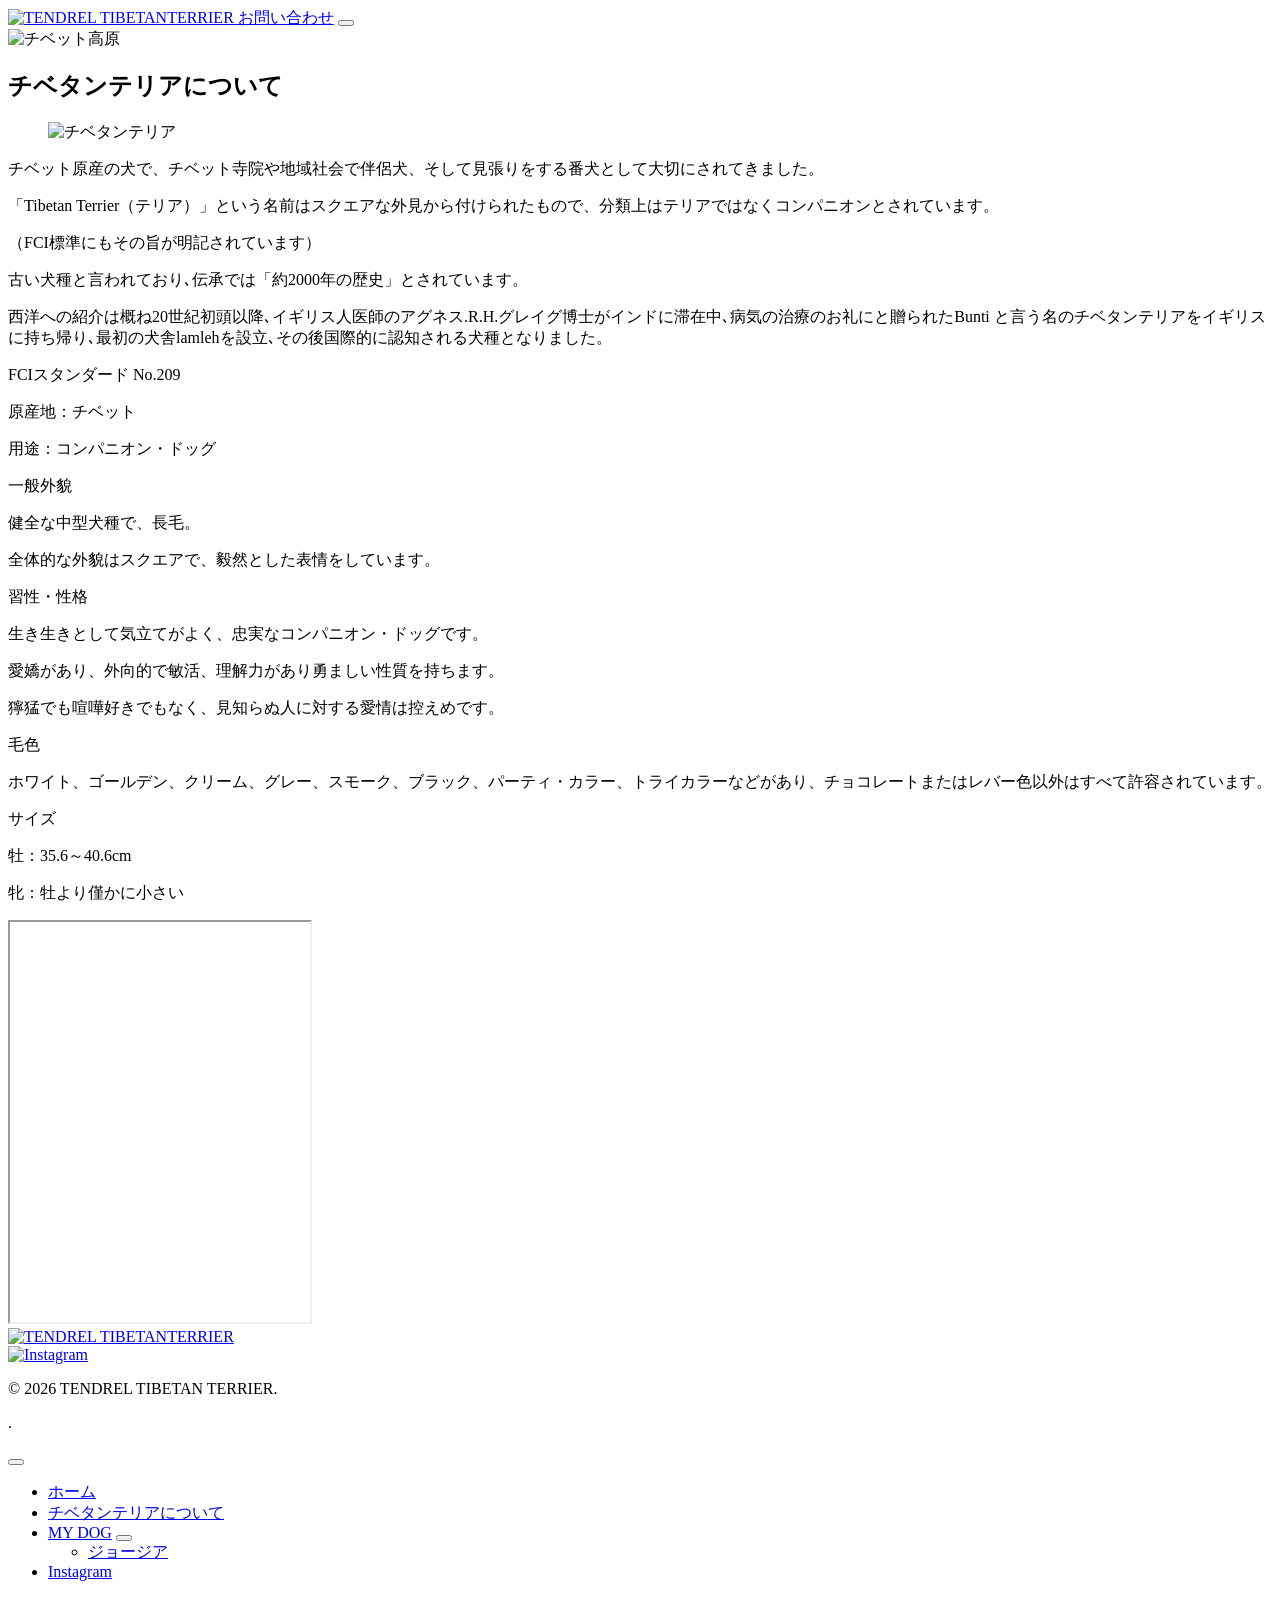
==== commit 76897abc: "Add files via upload" ====
--- a/index.html
+++ b/index.html
@@ -3,19 +3,18 @@
 <head>
   <meta charset="UTF-8" />
   <meta name="viewport" content="width=device-width, initial-scale=1.0" />
-  <title>ホーム | TENDREL tibetan terrier（テンプレート）</title>
-  <!-- 元サイトと完全一致させるフォント定義（Wix CDN のフォントを参照） -->
+  <title>チベタンテリアについて | TENDREL tibetan terrier（テンプレート）</title>
   <link rel="preconnect" href="https://static.parastorage.com" crossorigin />
-  <link rel="stylesheet" href="fonts.css" />
-  <link rel="stylesheet" href="styles.css" />
+  <link rel="stylesheet" href="../css/fonts.css" />
+  <link rel="stylesheet" href="../css/styles.css" />
 </head>
 <body>
 
   <!-- ===================== ヘッダー ===================== -->
   <header class="site-header">
     <div class="header-inner">
-      <a class="logo" href="#" aria-label="TENDREL TIBETANTERRIER">
-        <img class="logo-img" src="images/logo.png" alt="TENDREL TIBETANTERRIER" />
+      <a class="logo" href="../" aria-label="TENDREL TIBETANTERRIER">
+        <img class="logo-img" src="../images/logo.png" alt="TENDREL TIBETANTERRIER" />
       </a>
       <a class="contact-btn" href="#">お問い合わせ</a>
       <button class="menu-btn" type="button" aria-label="メニューを開く" aria-expanded="false" aria-controls="site-menu">
@@ -25,71 +24,45 @@
   </header>
 
   <main>
-    <!-- ===================== ヒーロー ===================== -->
-    <section class="hero">
-      <img class="hero-img" src="images/hero.jpeg" alt="チベタンテリア" />
-      <div class="hero-text">
-        <h1 class="hero-title">TENDREL<span class="hero-sub">tibetan terrier</span></h1>
-        <h1 class="hero-tibetan">རྟེན་འབྲེལ</h1>
+    <section class="subpage subpage-about">
+      <div class="about-top">
+        <img class="about-hero-img" src="../images/home-1.jpeg" alt="チベット高原" />
+        <h1 class="about-title">チベタンテリアについて</h1>
       </div>
-    </section>
 
-    <!-- ===================== Breeding Philosophy ===================== -->
-    <section class="philosophy">
-      <div class="philosophy-inner">
-        <div class="philo-grid">
-          <div class="philo-text">
-            <h2 class="section-title">Breeding Philosophy<br>テンドレルについて</h2>
+      <div class="about-grid">
+        <figure class="about-photo">
+          <img src="../images/home-2.jpeg" alt="チベタンテリア" />
+        </figure>
 
-            <p class="lead">テンドレルはチベタンテリアの専門犬舎です</p>
+        <div class="about-body">
+          <p>チベット原産の犬で、チベット寺院や地域社会で伴侶犬、そして見張りをする番犬として大切にされてきました。</p>
+          <p>「Tibetan Terrier（テリア）」という名前はスクエアな外見から付けられたもので、分類上はテリアではなくコンパニオンとされています。</p>
+          <p>（FCI標準にもその旨が明記されています）</p>
+          <p>古い犬種と言われており､伝承では「約2000年の歴史」とされています。</p>
+          <p>西洋への紹介は概ね20世紀初頭以降､イギリス人医師のアグネス.R.H.グレイグ博士がインドに滞在中､病気の治療のお礼にと贈られたBunti と言う名のチベタンテリアをイギリスに持ち帰り､最初の犬舎lamlehを設立､その後国際的に認知される犬種となりました。</p>
+        </div>
 
-            <div class="body-text">
-              <p>チベタンテリアのスタンダードを正しく理解し、その本質を次の世代へつなげるブリーディングを目指しています。</p>
-              <p>必要な遺伝子検査や関節評価を行い、近交係数や血統を丁寧に考えながら、一頭一頭の健康と犬種としての健全性を大切にします。</p>
-              <p>また、オーナーハンドラーとして自ら犬を育て、管理し、ショーに参加することで、より深くチベタンテリアを理解していきたいと考えています。</p>
-              <p>私が理想とするのは、原産地チベットの犬たちが持つ、力強くて生命力のあるチベタンテリア。</p>
-              <p>特徴的な外見だけを追うのではなく、本来のチベタンテリアらしさを忘れないでいたい。</p>
-              <p>今できることを一つずつ積み重ねながら、次の世代につながるブリーディングを目指します。</p>
-            </div>
-          </div>
+        <div class="about-fci">
+          <p class="fci-title">FCIスタンダード No.209</p>
+          <p>原産地：チベット</p>
+          <p>用途：コンパニオン・ドッグ</p>
+          <p class="fci-head">一般外貌</p>
+          <p>健全な中型犬種で、長毛。</p>
+          <p>全体的な外貌はスクエアで、毅然とした表情をしています。</p>
+          <p class="fci-head">習性・性格</p>
+          <p>生き生きとして気立てがよく、忠実なコンパニオン・ドッグです。</p>
+          <p>愛嬌があり、外向的で敏活、理解力があり勇ましい性質を持ちます。</p>
+          <p>獰猛でも喧嘩好きでもなく、見知らぬ人に対する愛情は控えめです。</p>
+          <p class="fci-head">毛色</p>
+          <p>ホワイト、ゴールデン、クリーム、グレー、スモーク、ブラック、パーティ・カラー、トライカラーなどがあり、チョコレートまたはレバー色以外はすべて許容されています。</p>
+          <p class="fci-head">サイズ</p>
+          <p>牡：35.6～40.6cm</p>
+          <p>牝：牡より僅かに小さい</p>
+        </div>
 
-          <figure class="philosophy-photo">
-            <img src="images/tibetan-terrier.jpg" alt="チベタンテリア" />
-          </figure>
-
-          <figure class="philosophy-photo-2">
-            <img src="images/philo2.jpeg" alt="ドッグショーのチベタンテリア" />
-          </figure>
-
-          <div class="quote-box">
-            <p class="quote-title">Tendrel ― 縁とつながり</p>
-            <div class="spacer"></div>
-            <p>Tendrel（テンドレル）は、チベット語で</p>
-            <p>「縁」や「つながり」を意味する言葉です。</p>
-            <div class="spacer"></div>
-            <p>人、犬、さまざまな出会いとつながりを</p>
-            <p>大切にしながら、</p>
-            <p>次の世代へとつないでいく。</p>
-            <div class="spacer"></div>
-            <p>そんな想いを込めて、Tendrelと名付けました。</p>
-          </div>
-        </div>
-      </div>
-    </section>
-
-    <!-- ===================== 登録情報 ===================== -->
-    <section class="info">
-      <div class="info-inner">
-        <div class="info-block">
-          <p>TENDREL TIBETANTERRIER（ペリート）</p>
-          <p>動物取扱責任者名　蜷川　千佳</p>
-          <p>所在地：栃木県日光市塩野室町1895−44</p>
-        </div>
-        <div class="info-block">
-          <p>第1種動物取扱業（販売）</p>
-          <p>栃木県動愛セ　25販第010号</p>
-          <p>登録年月日　令和7（2025）年9月1日</p>
-          <p>有効期間末日　令和12（2030）年8月31日</p>
+        <div class="about-note">
+          <iframe class="note-embed" src="https://note.com/embed/notes/nbaa6fe2e93aa" title="note でもっと詳しく" height="400" loading="lazy"></iframe>
         </div>
       </div>
     </section>
@@ -98,15 +71,12 @@
   <!-- ===================== フッター ===================== -->
   <footer class="site-footer">
     <div class="footer-inner">
-      <a class="logo footer-logo" href="#" aria-label="TENDREL TIBETANTERRIER">
-        <img class="logo-img" src="images/logo.png" alt="TENDREL TIBETANTERRIER" />
+      <a class="logo footer-logo" href="../" aria-label="TENDREL TIBETANTERRIER">
+        <img class="logo-img" src="../images/logo.png" alt="TENDREL TIBETANTERRIER" />
       </a>
       <nav class="social-bar" aria-label="SNS">
-        <a class="social-icon" href="http://www.facebook.com/" target="_blank" rel="noopener" aria-label="Facebook">
-          <img src="images/facebook.svg" alt="Facebook" />
-        </a>
-        <a class="social-icon" href="http://www.instagram.com/tibetanterrier_perrito" target="_blank" rel="noopener" aria-label="Instagram">
-          <img src="images/instagram.svg" alt="Instagram" />
+        <a class="social-icon" href="https://www.instagram.com/tendrel_tibetanterrier/" target="_blank" rel="noopener" aria-label="Instagram">
+          <img src="../images/instagram.svg" alt="Instagram" />
         </a>
       </nav>
       <div class="copyright">
@@ -117,39 +87,31 @@
   </footer>
 
   <!-- ===================== ハンバーガーメニュー ===================== -->
-  <!-- 背景オーバーレイ (クリックで閉じる) -->
   <div class="menu-overlay" data-menu-close hidden></div>
-
-  <!-- 右からスライドインするドロワー -->
   <aside class="menu-drawer" id="site-menu" role="dialog" aria-modal="true" aria-label="サイト" aria-hidden="true">
     <button class="menu-close" type="button" aria-label="メニューを閉じる" data-menu-close>
       <span></span><span></span>
     </button>
     <nav class="menu-nav" aria-label="サイト">
       <ul>
-        <li>
-          <a class="is-active" href="index.html">ホーム</a>
-        </li>
-        <li>
-          <a href="home.html">チベタンテリアについて</a>
-        </li>
+        <li><a href="../">ホーム</a></li>
+        <li><a class="is-active" href="../about/">チベタンテリアについて</a></li>
         <li class="has-sub">
           <div class="sub-row">
-            <a href="my-dog.html">MY DOG</a>
+            <a href="../my-dog/">MY DOG</a>
             <button class="sub-toggle" type="button" aria-label="その他の MY DOG ページ" aria-expanded="false"></button>
           </div>
           <ul class="submenu">
-            <li><a href="giorgia.html">ジョージア</a></li>
+            <li><a href="../my-dog/giorgia/">ジョージア</a></li>
           </ul>
         </li>
-        <li>
-          <a href="instagram.html">Instagram</a>
-        </li>
+        <li><a href="../instagram/">Instagram</a></li>
       </ul>
     </nav>
   </aside>
 
-  <script src="menu.js"></script>
+  <script async src="https://note.com/scripts/embed.js" charset="utf-8"></script>
+  <script src="../js/menu.js"></script>
 
 </body>
 </html>
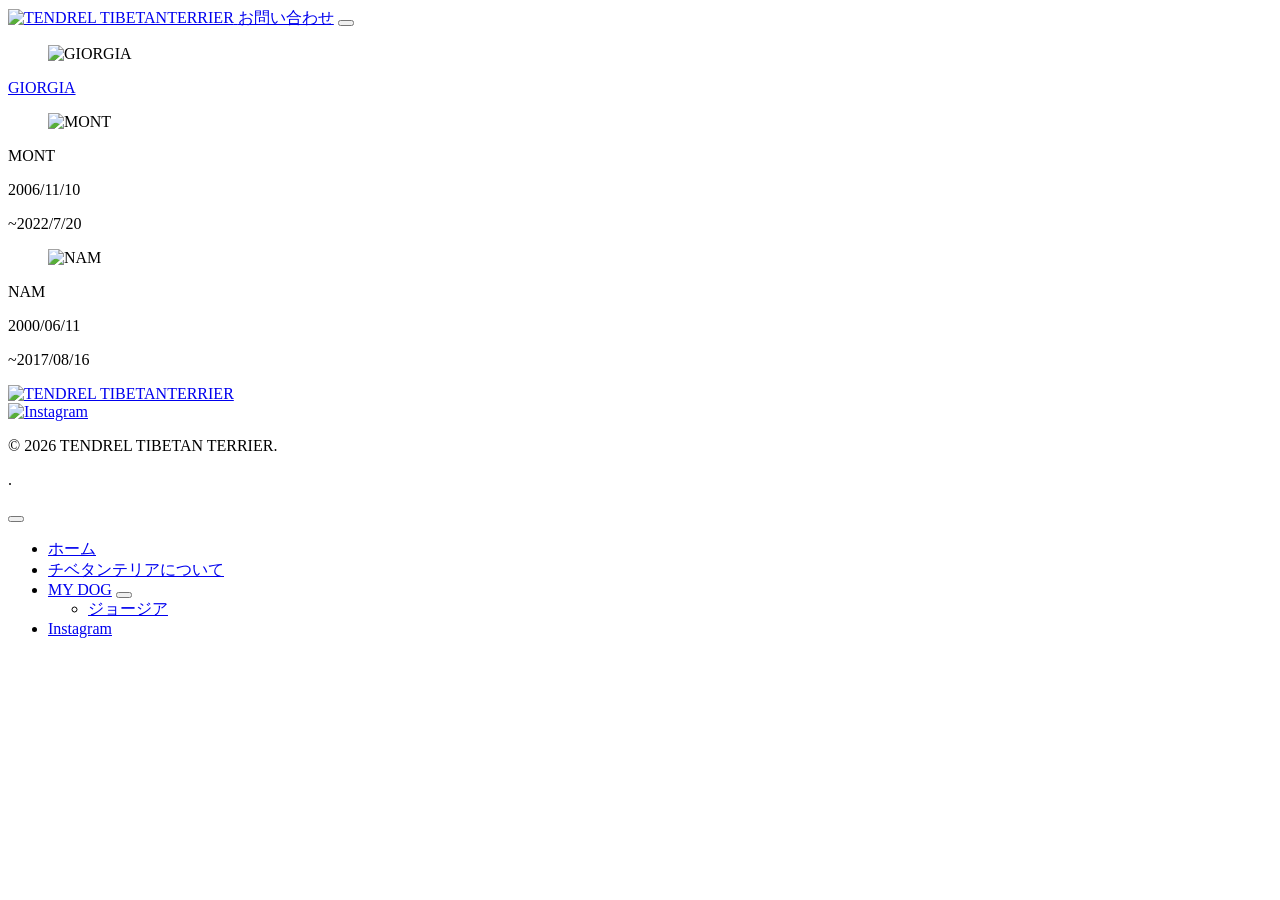
==== commit 65eee1f1: "Add files via upload" ====
--- a/index.html
+++ b/index.html
@@ -3,8 +3,12 @@
 <head>
   <meta charset="UTF-8" />
   <meta name="viewport" content="width=device-width, initial-scale=1.0" />
-  <title>チベタンテリアについて | TENDREL tibetan terrier（テンプレート）</title>
+  <title>MY DOG | TENDREL tibetan terrier（テンプレート）</title>
   <link rel="preconnect" href="https://static.parastorage.com" crossorigin />
+  <!-- MONT / NAM の名前は Corben（元サイトと同じ書体） -->
+  <link rel="preconnect" href="https://fonts.googleapis.com" />
+  <link rel="preconnect" href="https://fonts.gstatic.com" crossorigin />
+  <link rel="stylesheet" href="https://fonts.googleapis.com/css2?family=Corben:wght@400;700&display=swap" />
   <link rel="stylesheet" href="../css/fonts.css" />
   <link rel="stylesheet" href="../css/styles.css" />
 </head>
@@ -24,45 +28,36 @@
   </header>
 
   <main>
-    <section class="subpage subpage-about">
-      <div class="about-top">
-        <img class="about-hero-img" src="../images/home-1.jpeg" alt="チベット高原" />
-        <h1 class="about-title">チベタンテリアについて</h1>
-      </div>
-
-      <div class="about-grid">
-        <figure class="about-photo">
-          <img src="../images/home-2.jpeg" alt="チベタンテリア" />
-        </figure>
-
-        <div class="about-body">
-          <p>チベット原産の犬で、チベット寺院や地域社会で伴侶犬、そして見張りをする番犬として大切にされてきました。</p>
-          <p>「Tibetan Terrier（テリア）」という名前はスクエアな外見から付けられたもので、分類上はテリアではなくコンパニオンとされています。</p>
-          <p>（FCI標準にもその旨が明記されています）</p>
-          <p>古い犬種と言われており､伝承では「約2000年の歴史」とされています。</p>
-          <p>西洋への紹介は概ね20世紀初頭以降､イギリス人医師のアグネス.R.H.グレイグ博士がインドに滞在中､病気の治療のお礼にと贈られたBunti と言う名のチベタンテリアをイギリスに持ち帰り､最初の犬舎lamlehを設立､その後国際的に認知される犬種となりました。</p>
+    <section class="subpage subpage-mydog">
+      <div class="mydog-inner">
+        <div class="mydog-giorgia">
+          <figure class="mydog-giorgia-photo">
+            <img src="../images/giorgia-mydog.png" alt="GIORGIA" />
+          </figure>
+          <a class="giorgia-card" href="giorgia/">GIORGIA</a>
         </div>
 
-        <div class="about-fci">
-          <p class="fci-title">FCIスタンダード No.209</p>
-          <p>原産地：チベット</p>
-          <p>用途：コンパニオン・ドッグ</p>
-          <p class="fci-head">一般外貌</p>
-          <p>健全な中型犬種で、長毛。</p>
-          <p>全体的な外貌はスクエアで、毅然とした表情をしています。</p>
-          <p class="fci-head">習性・性格</p>
-          <p>生き生きとして気立てがよく、忠実なコンパニオン・ドッグです。</p>
-          <p>愛嬌があり、外向的で敏活、理解力があり勇ましい性質を持ちます。</p>
-          <p>獰猛でも喧嘩好きでもなく、見知らぬ人に対する愛情は控えめです。</p>
-          <p class="fci-head">毛色</p>
-          <p>ホワイト、ゴールデン、クリーム、グレー、スモーク、ブラック、パーティ・カラー、トライカラーなどがあり、チョコレートまたはレバー色以外はすべて許容されています。</p>
-          <p class="fci-head">サイズ</p>
-          <p>牡：35.6～40.6cm</p>
-          <p>牝：牡より僅かに小さい</p>
-        </div>
-
-        <div class="about-note">
-          <iframe class="note-embed" src="https://note.com/embed/notes/nbaa6fe2e93aa" title="note でもっと詳しく" height="400" loading="lazy"></iframe>
+        <div class="mydog-dogs">
+          <div class="dog">
+            <figure class="dog-photo">
+              <img src="../images/mont.jpg" alt="MONT" />
+            </figure>
+            <div class="dog-info">
+              <p class="dog-name">MONT</p>
+              <p class="dog-date">2006/11/10</p>
+              <p class="dog-date">~2022/7/20</p>
+            </div>
+          </div>
+          <div class="dog">
+            <figure class="dog-photo">
+              <img src="../images/nam.jpg" alt="NAM" />
+            </figure>
+            <div class="dog-info">
+              <p class="dog-name">NAM</p>
+              <p class="dog-date">2000/06/11</p>
+              <p class="dog-date">~2017/08/16</p>
+            </div>
+          </div>
         </div>
       </div>
     </section>
@@ -95,11 +90,11 @@
     <nav class="menu-nav" aria-label="サイト">
       <ul>
         <li><a href="../">ホーム</a></li>
-        <li><a class="is-active" href="../about/">チベタンテリアについて</a></li>
-        <li class="has-sub">
+        <li><a href="../about/">チベタンテリアについて</a></li>
+        <li class="has-sub sub-open">
           <div class="sub-row">
-            <a href="../my-dog/">MY DOG</a>
-            <button class="sub-toggle" type="button" aria-label="その他の MY DOG ページ" aria-expanded="false"></button>
+            <a class="is-active" href="../my-dog/">MY DOG</a>
+            <button class="sub-toggle" type="button" aria-label="その他の MY DOG ページ" aria-expanded="true"></button>
           </div>
           <ul class="submenu">
             <li><a href="../my-dog/giorgia/">ジョージア</a></li>
@@ -110,7 +105,6 @@
     </nav>
   </aside>
 
-  <script async src="https://note.com/scripts/embed.js" charset="utf-8"></script>
   <script src="../js/menu.js"></script>
 
 </body>
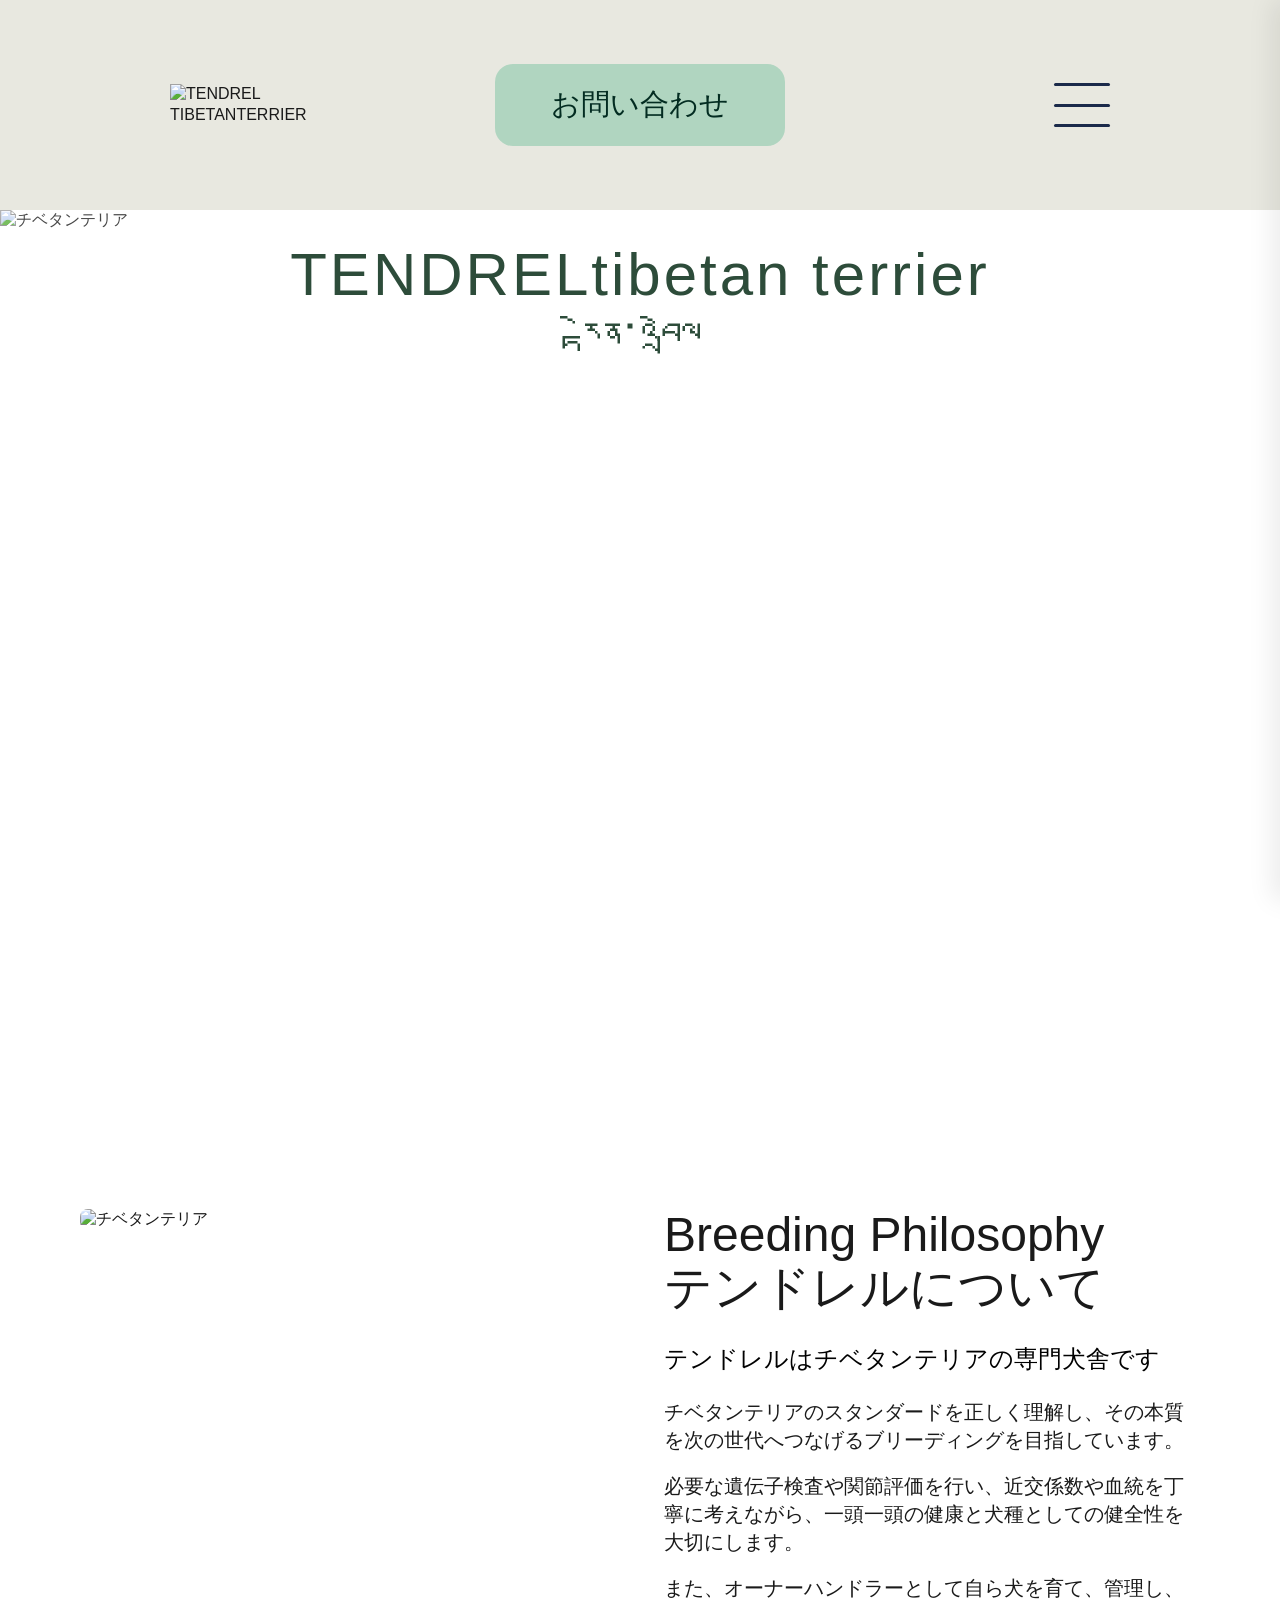
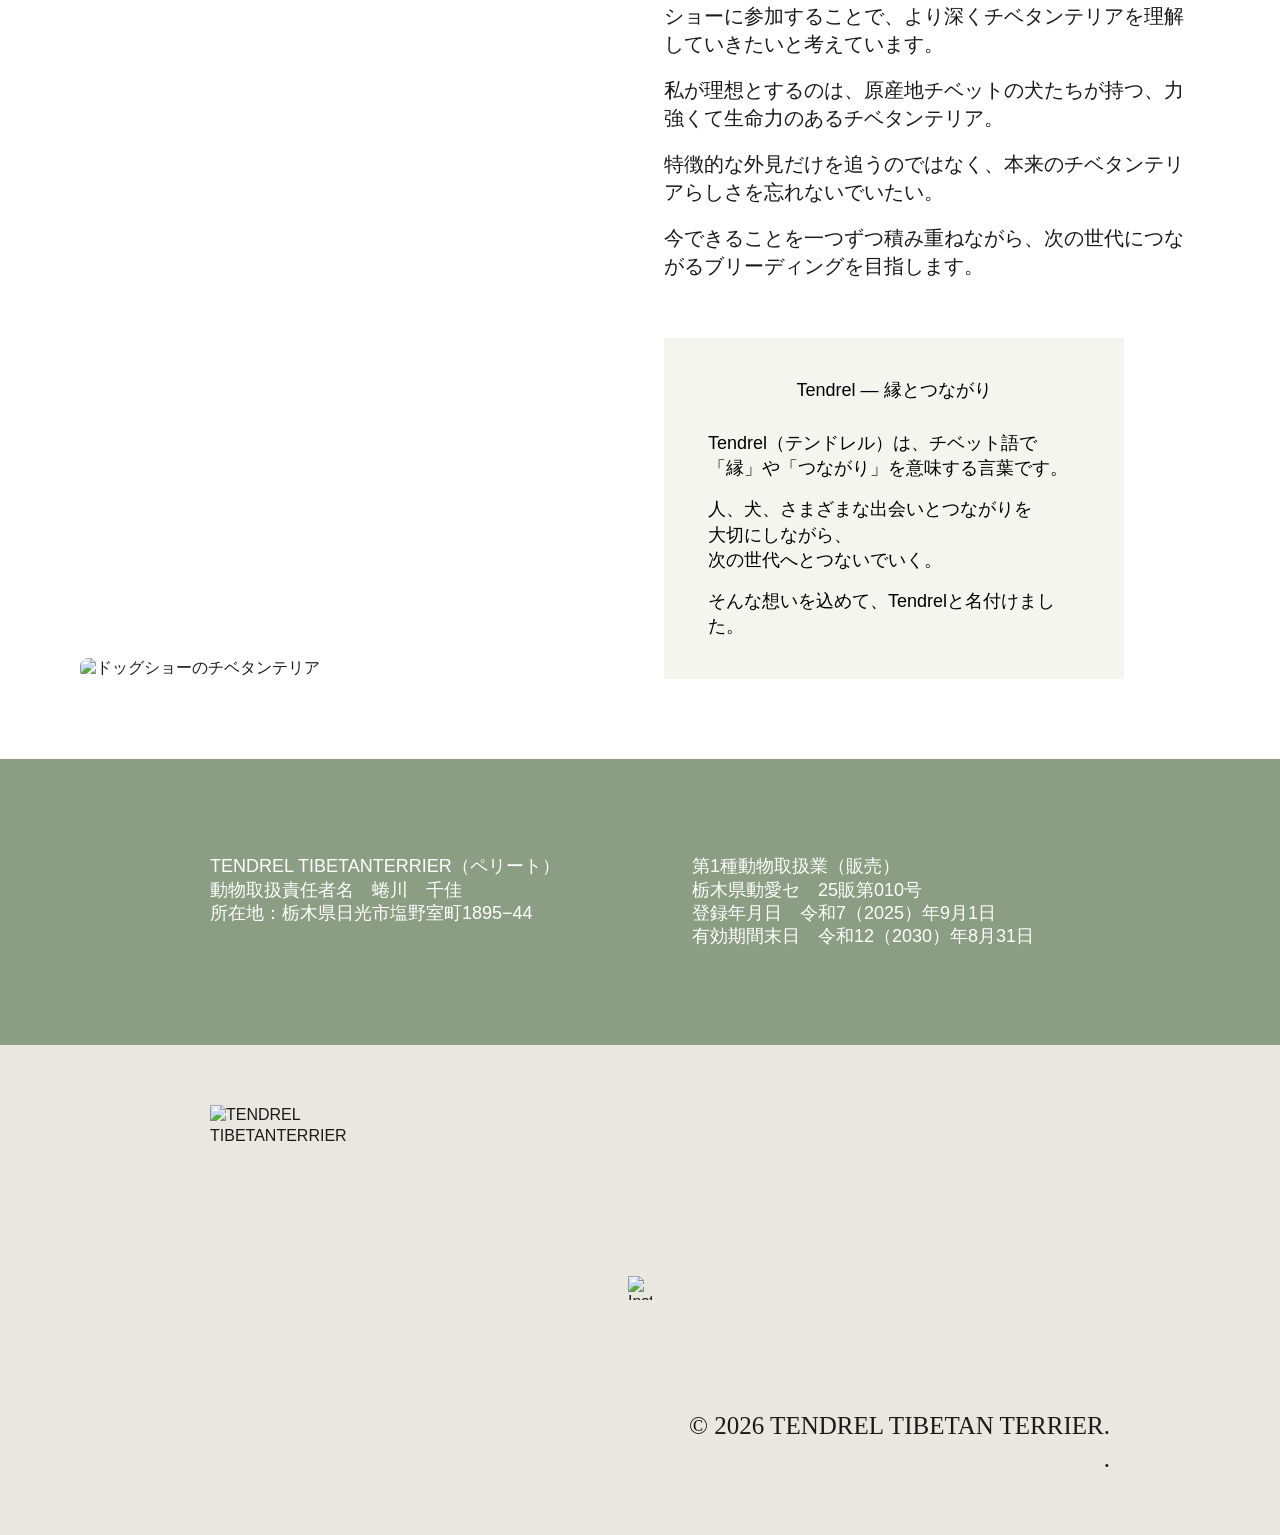
==== commit 3d6ae100: "Add files via upload" ====
--- a/index.html
+++ b/index.html
@@ -3,22 +3,23 @@
 <head>
   <meta charset="UTF-8" />
   <meta name="viewport" content="width=device-width, initial-scale=1.0" />
-  <title>MY DOG | TENDREL tibetan terrier（テンプレート）</title>
+  <title>ホーム | TENDREL tibetan terrier（テンプレート）</title>
+  <!-- 元サイトと完全一致させるフォント定義（Wix CDN のフォントを参照） -->
   <link rel="preconnect" href="https://static.parastorage.com" crossorigin />
-  <!-- MONT / NAM の名前は Corben（元サイトと同じ書体） -->
+  <!-- philosophy セクション用フォント -->
   <link rel="preconnect" href="https://fonts.googleapis.com" />
   <link rel="preconnect" href="https://fonts.gstatic.com" crossorigin />
-  <link rel="stylesheet" href="https://fonts.googleapis.com/css2?family=Corben:wght@400;700&display=swap" />
-  <link rel="stylesheet" href="../css/fonts.css" />
-  <link rel="stylesheet" href="../css/styles.css" />
+  <link rel="stylesheet" href="https://fonts.googleapis.com/css2?family=Zen+Kaku+Gothic+New:wght@400;500;700&display=swap" />
+  <link rel="stylesheet" href="css/fonts.css" />
+  <link rel="stylesheet" href="css/styles.css" />
 </head>
 <body>
 
   <!-- ===================== ヘッダー ===================== -->
   <header class="site-header">
     <div class="header-inner">
-      <a class="logo" href="../" aria-label="TENDREL TIBETANTERRIER">
-        <img class="logo-img" src="../images/logo.png" alt="TENDREL TIBETANTERRIER" />
+      <a class="logo" href="./" aria-label="TENDREL TIBETANTERRIER">
+        <img class="logo-img" src="images/logo.png" alt="TENDREL TIBETANTERRIER" />
       </a>
       <a class="contact-btn" href="#">お問い合わせ</a>
       <button class="menu-btn" type="button" aria-label="メニューを開く" aria-expanded="false" aria-controls="site-menu">
@@ -28,36 +29,71 @@
   </header>
 
   <main>
-    <section class="subpage subpage-mydog">
-      <div class="mydog-inner">
-        <div class="mydog-giorgia">
-          <figure class="mydog-giorgia-photo">
-            <img src="../images/giorgia-mydog.png" alt="GIORGIA" />
-          </figure>
-          <a class="giorgia-card" href="giorgia/">GIORGIA</a>
-        </div>
+    <!-- ===================== ヒーロー ===================== -->
+    <section class="hero">
+      <img class="hero-img" src="images/hero.jpeg" alt="チベタンテリア" />
+      <div class="hero-text">
+        <h1 class="hero-title">TENDREL<span class="hero-sub">tibetan terrier</span></h1>
+        <h1 class="hero-tibetan">རྟེན་འབྲེལ</h1>
+      </div>
+    </section>
 
-        <div class="mydog-dogs">
-          <div class="dog">
-            <figure class="dog-photo">
-              <img src="../images/mont.jpg" alt="MONT" />
-            </figure>
-            <div class="dog-info">
-              <p class="dog-name">MONT</p>
-              <p class="dog-date">2006/11/10</p>
-              <p class="dog-date">~2022/7/20</p>
+    <!-- ===================== Breeding Philosophy ===================== -->
+    <section class="philosophy">
+      <div class="philosophy-inner">
+        <div class="philo-grid">
+          <div class="philo-text">
+            <h2 class="section-title">Breeding Philosophy<br>テンドレルについて</h2>
+
+            <p class="lead">テンドレルはチベタンテリアの専門犬舎です</p>
+
+            <div class="body-text">
+              <p>チベタンテリアのスタンダードを正しく理解し、その本質を次の世代へつなげるブリーディングを目指しています。</p>
+              <p>必要な遺伝子検査や関節評価を行い、近交係数や血統を丁寧に考えながら、一頭一頭の健康と犬種としての健全性を大切にします。</p>
+              <p>また、オーナーハンドラーとして自ら犬を育て、管理し、ショーに参加することで、より深くチベタンテリアを理解していきたいと考えています。</p>
+              <p>私が理想とするのは、原産地チベットの犬たちが持つ、力強くて生命力のあるチベタンテリア。</p>
+              <p>特徴的な外見だけを追うのではなく、本来のチベタンテリアらしさを忘れないでいたい。</p>
+              <p>今できることを一つずつ積み重ねながら、次の世代につながるブリーディングを目指します。</p>
             </div>
           </div>
-          <div class="dog">
-            <figure class="dog-photo">
-              <img src="../images/nam.jpg" alt="NAM" />
-            </figure>
-            <div class="dog-info">
-              <p class="dog-name">NAM</p>
-              <p class="dog-date">2000/06/11</p>
-              <p class="dog-date">~2017/08/16</p>
-            </div>
+
+          <figure class="philosophy-photo">
+            <img src="images/tibetan-terrier.jpg" alt="チベタンテリア" />
+          </figure>
+
+          <figure class="philosophy-photo-2">
+            <img src="images/philo2.jpeg" alt="ドッグショーのチベタンテリア" />
+          </figure>
+
+          <div class="quote-box">
+            <p class="quote-title">Tendrel ― 縁とつながり</p>
+            <div class="spacer"></div>
+            <p>Tendrel（テンドレル）は、チベット語で</p>
+            <p>「縁」や「つながり」を意味する言葉です。</p>
+            <div class="spacer"></div>
+            <p>人、犬、さまざまな出会いとつながりを</p>
+            <p>大切にしながら、</p>
+            <p>次の世代へとつないでいく。</p>
+            <div class="spacer"></div>
+            <p>そんな想いを込めて、Tendrelと名付けました。</p>
           </div>
+        </div>
+      </div>
+    </section>
+
+    <!-- ===================== 登録情報 ===================== -->
+    <section class="info">
+      <div class="info-inner">
+        <div class="info-block">
+          <p>TENDREL TIBETANTERRIER（ペリート）</p>
+          <p>動物取扱責任者名　蜷川　千佳</p>
+          <p>所在地：栃木県日光市塩野室町1895−44</p>
+        </div>
+        <div class="info-block">
+          <p>第1種動物取扱業（販売）</p>
+          <p>栃木県動愛セ　25販第010号</p>
+          <p>登録年月日　令和7（2025）年9月1日</p>
+          <p>有効期間末日　令和12（2030）年8月31日</p>
         </div>
       </div>
     </section>
@@ -66,12 +102,12 @@
   <!-- ===================== フッター ===================== -->
   <footer class="site-footer">
     <div class="footer-inner">
-      <a class="logo footer-logo" href="../" aria-label="TENDREL TIBETANTERRIER">
-        <img class="logo-img" src="../images/logo.png" alt="TENDREL TIBETANTERRIER" />
+      <a class="logo footer-logo" href="./" aria-label="TENDREL TIBETANTERRIER">
+        <img class="logo-img" src="images/logo.png" alt="TENDREL TIBETANTERRIER" />
       </a>
       <nav class="social-bar" aria-label="SNS">
         <a class="social-icon" href="https://www.instagram.com/tendrel_tibetanterrier/" target="_blank" rel="noopener" aria-label="Instagram">
-          <img src="../images/instagram.svg" alt="Instagram" />
+          <img src="images/instagram.svg" alt="Instagram" />
         </a>
       </nav>
       <div class="copyright">
@@ -82,30 +118,39 @@
   </footer>
 
   <!-- ===================== ハンバーガーメニュー ===================== -->
+  <!-- 背景オーバーレイ (クリックで閉じる) -->
   <div class="menu-overlay" data-menu-close hidden></div>
+
+  <!-- 右からスライドインするドロワー -->
   <aside class="menu-drawer" id="site-menu" role="dialog" aria-modal="true" aria-label="サイト" aria-hidden="true">
     <button class="menu-close" type="button" aria-label="メニューを閉じる" data-menu-close>
       <span></span><span></span>
     </button>
     <nav class="menu-nav" aria-label="サイト">
       <ul>
-        <li><a href="../">ホーム</a></li>
-        <li><a href="../about/">チベタンテリアについて</a></li>
-        <li class="has-sub sub-open">
+        <li>
+          <a class="is-active" href="./">ホーム</a>
+        </li>
+        <li>
+          <a href="about/">チベタンテリアについて</a>
+        </li>
+        <li class="has-sub">
           <div class="sub-row">
-            <a class="is-active" href="../my-dog/">MY DOG</a>
-            <button class="sub-toggle" type="button" aria-label="その他の MY DOG ページ" aria-expanded="true"></button>
+            <a href="my-dog/">MY DOG</a>
+            <button class="sub-toggle" type="button" aria-label="その他の MY DOG ページ" aria-expanded="false"></button>
           </div>
           <ul class="submenu">
-            <li><a href="../my-dog/giorgia/">ジョージア</a></li>
+            <li><a href="my-dog/giorgia/">ジョージア</a></li>
           </ul>
         </li>
-        <li><a href="../instagram/">Instagram</a></li>
+        <li>
+          <a href="instagram/">Instagram</a>
+        </li>
       </ul>
     </nav>
   </aside>
 
-  <script src="../js/menu.js"></script>
+  <script src="js/menu.js"></script>
 
 </body>
 </html>
--- a/css/fonts.css
+++ b/css/fonts.css
@@ -0,0 +1,182 @@
+/*
+ * fonts.css
+ * 元サイト (Wix) で使用されている Web フォントを完全一致で読み込むための @font-face 定義。
+ * フォント本体は Wix の CDN (static.parastorage.com) をそのまま参照しています。
+ *
+ * 使用フォント:
+ *   - trend-sans-w00-four : ヒーローの英字見出し "TENDREL tibetan terrier"
+ *   - ot-pkokon-min2      : ヒーローのチベット文字見出し
+ *   - ot-ptalking-stdn    : "Breeding Philosophy" 見出し / 本文
+ *   - ot-pfolk-pron       : 「お問い合わせ」ボタン
+ *   - newcezanne          : 動物取扱業の登録情報テキスト
+ *   - kibitz-pro          : フッターのコピーライト
+ *
+ * 日本語フォントは unicode-range を持たない多数のサブセットに分割されており、
+ * ブラウザは後方から順に「そのグリフを含むサブセット」だけを取得します
+ * (元サイトと同じ挙動)。
+ */
+
+/* ===== trend-sans-w00-four ===== */
+@font-face { font-family: trend-sans-w00-four; font-style: normal; font-weight: 400; src: url("https://static.parastorage.com/fonts/v2/5f456a47-a870-4626-bedc-13c20ea75b36/v1/trend-sans-w00-four.woff2") format("woff2"); unicode-range: U+20-7E, U+A0-A3, U+A5-AC, U+AE-B4, U+B6-FF, U+131, U+141-142, U+152-153, U+160-161, U+178, U+17D-17E, U+192, U+2C6-2C7, U+2D8-2DD, U+2013-2014, U+2018-201A, U+201C-201E, U+2020-2022, U+2026, U+2030, U+2039-203A, U+2044, U+20AC, U+2122, U+2126, U+2202, U+2206, U+220F, U+2211-2212, U+221A, U+221E, U+222B, U+2248, U+2260; font-display: swap; }
+
+/* ===== ot-pkokon-min2 ===== */
+@font-face { font-family: ot-pkokon-min2; font-style: normal; font-weight: 400; src: url("https://static.parastorage.com/fonts/v2/594177fc-fe75-42df-8832-f921a3786e01/v1/ot-pkokon-min2.other.woff2") format("woff2"); font-display: swap; }
+@font-face { font-family: ot-pkokon-min2; font-style: normal; font-weight: 400; src: url("https://static.parastorage.com/fonts/v2/594177fc-fe75-42df-8832-f921a3786e01/v1/ot-pkokon-min2.math.woff2") format("woff2"); font-display: swap; }
+@font-face { font-family: ot-pkokon-min2; font-style: normal; font-weight: 400; src: url("https://static.parastorage.com/fonts/v2/594177fc-fe75-42df-8832-f921a3786e01/v1/ot-pkokon-min2.symbols.woff2") format("woff2"); font-display: swap; }
+@font-face { font-family: ot-pkokon-min2; font-style: normal; font-weight: 400; src: url("https://static.parastorage.com/fonts/v2/594177fc-fe75-42df-8832-f921a3786e01/v1/ot-pkokon-min2.japanese.0.woff2") format("woff2"); font-display: swap; }
+@font-face { font-family: ot-pkokon-min2; font-style: normal; font-weight: 400; src: url("https://static.parastorage.com/fonts/v2/594177fc-fe75-42df-8832-f921a3786e01/v1/ot-pkokon-min2.japanese.1.woff2") format("woff2"); font-display: swap; }
+@font-face { font-family: ot-pkokon-min2; font-style: normal; font-weight: 400; src: url("https://static.parastorage.com/fonts/v2/594177fc-fe75-42df-8832-f921a3786e01/v1/ot-pkokon-min2.japanese.2.woff2") format("woff2"); font-display: swap; }
+@font-face { font-family: ot-pkokon-min2; font-style: normal; font-weight: 400; src: url("https://static.parastorage.com/fonts/v2/594177fc-fe75-42df-8832-f921a3786e01/v1/ot-pkokon-min2.japanese.3.woff2") format("woff2"); font-display: swap; }
+@font-face { font-family: ot-pkokon-min2; font-style: normal; font-weight: 400; src: url("https://static.parastorage.com/fonts/v2/594177fc-fe75-42df-8832-f921a3786e01/v1/ot-pkokon-min2.japanese.4.woff2") format("woff2"); font-display: swap; }
+@font-face { font-family: ot-pkokon-min2; font-style: normal; font-weight: 400; src: url("https://static.parastorage.com/fonts/v2/594177fc-fe75-42df-8832-f921a3786e01/v1/ot-pkokon-min2.japanese.5.woff2") format("woff2"); font-display: swap; }
+@font-face { font-family: ot-pkokon-min2; font-style: normal; font-weight: 400; src: url("https://static.parastorage.com/fonts/v2/594177fc-fe75-42df-8832-f921a3786e01/v1/ot-pkokon-min2.japanese.6.woff2") format("woff2"); font-display: swap; }
+@font-face { font-family: ot-pkokon-min2; font-style: normal; font-weight: 400; src: url("https://static.parastorage.com/fonts/v2/594177fc-fe75-42df-8832-f921a3786e01/v1/ot-pkokon-min2.japanese.7.woff2") format("woff2"); font-display: swap; }
+@font-face { font-family: ot-pkokon-min2; font-style: normal; font-weight: 400; src: url("https://static.parastorage.com/fonts/v2/594177fc-fe75-42df-8832-f921a3786e01/v1/ot-pkokon-min2.japanese.8.woff2") format("woff2"); font-display: swap; }
+@font-face { font-family: ot-pkokon-min2; font-style: normal; font-weight: 400; src: url("https://static.parastorage.com/fonts/v2/594177fc-fe75-42df-8832-f921a3786e01/v1/ot-pkokon-min2.japanese.9.woff2") format("woff2"); font-display: swap; }
+@font-face { font-family: ot-pkokon-min2; font-style: normal; font-weight: 400; src: url("https://static.parastorage.com/fonts/v2/594177fc-fe75-42df-8832-f921a3786e01/v1/ot-pkokon-min2.japanese.10.woff2") format("woff2"); font-display: swap; }
+@font-face { font-family: ot-pkokon-min2; font-style: normal; font-weight: 400; src: url("https://static.parastorage.com/fonts/v2/594177fc-fe75-42df-8832-f921a3786e01/v1/ot-pkokon-min2.japanese.11.woff2") format("woff2"); font-display: swap; }
+@font-face { font-family: ot-pkokon-min2; font-style: normal; font-weight: 400; src: url("https://static.parastorage.com/fonts/v2/594177fc-fe75-42df-8832-f921a3786e01/v1/ot-pkokon-min2.japanese.12.woff2") format("woff2"); font-display: swap; }
+@font-face { font-family: ot-pkokon-min2; font-style: normal; font-weight: 400; src: url("https://static.parastorage.com/fonts/v2/594177fc-fe75-42df-8832-f921a3786e01/v1/ot-pkokon-min2.japanese.13.woff2") format("woff2"); font-display: swap; }
+@font-face { font-family: ot-pkokon-min2; font-style: normal; font-weight: 400; src: url("https://static.parastorage.com/fonts/v2/594177fc-fe75-42df-8832-f921a3786e01/v1/ot-pkokon-min2.japanese.14.woff2") format("woff2"); font-display: swap; }
+@font-face { font-family: ot-pkokon-min2; font-style: normal; font-weight: 400; src: url("https://static.parastorage.com/fonts/v2/594177fc-fe75-42df-8832-f921a3786e01/v1/ot-pkokon-min2.japanese.15.woff2") format("woff2"); font-display: swap; }
+@font-face { font-family: ot-pkokon-min2; font-style: normal; font-weight: 400; src: url("https://static.parastorage.com/fonts/v2/594177fc-fe75-42df-8832-f921a3786e01/v1/ot-pkokon-min2.japanese.16.woff2") format("woff2"); font-display: swap; }
+@font-face { font-family: ot-pkokon-min2; font-style: normal; font-weight: 400; src: url("https://static.parastorage.com/fonts/v2/594177fc-fe75-42df-8832-f921a3786e01/v1/ot-pkokon-min2.japanese.17.woff2") format("woff2"); font-display: swap; }
+@font-face { font-family: ot-pkokon-min2; font-style: normal; font-weight: 400; src: url("https://static.parastorage.com/fonts/v2/594177fc-fe75-42df-8832-f921a3786e01/v1/ot-pkokon-min2.japanese.18.woff2") format("woff2"); font-display: swap; }
+@font-face { font-family: ot-pkokon-min2; font-style: normal; font-weight: 400; src: url("https://static.parastorage.com/fonts/v2/594177fc-fe75-42df-8832-f921a3786e01/v1/ot-pkokon-min2.japanese.19.woff2") format("woff2"); font-display: swap; }
+@font-face { font-family: ot-pkokon-min2; font-style: normal; font-weight: 400; src: url("https://static.parastorage.com/fonts/v2/594177fc-fe75-42df-8832-f921a3786e01/v1/ot-pkokon-min2.japanese.20.woff2") format("woff2"); font-display: swap; }
+@font-face { font-family: ot-pkokon-min2; font-style: normal; font-weight: 400; src: url("https://static.parastorage.com/fonts/v2/594177fc-fe75-42df-8832-f921a3786e01/v1/ot-pkokon-min2.japanese.21.woff2") format("woff2"); font-display: swap; }
+@font-face { font-family: ot-pkokon-min2; font-style: normal; font-weight: 400; src: url("https://static.parastorage.com/fonts/v2/594177fc-fe75-42df-8832-f921a3786e01/v1/ot-pkokon-min2.japanese.22.woff2") format("woff2"); font-display: swap; }
+@font-face { font-family: ot-pkokon-min2; font-style: normal; font-weight: 400; src: url("https://static.parastorage.com/fonts/v2/594177fc-fe75-42df-8832-f921a3786e01/v1/ot-pkokon-min2.japanese.23.woff2") format("woff2"); font-display: swap; }
+@font-face { font-family: ot-pkokon-min2; font-style: normal; font-weight: 400; src: url("https://static.parastorage.com/fonts/v2/594177fc-fe75-42df-8832-f921a3786e01/v1/ot-pkokon-min2.japanese.24.woff2") format("woff2"); font-display: swap; }
+@font-face { font-family: ot-pkokon-min2; font-style: normal; font-weight: 400; src: url("https://static.parastorage.com/fonts/v2/594177fc-fe75-42df-8832-f921a3786e01/v1/ot-pkokon-min2.japanese.25.woff2") format("woff2"); font-display: swap; }
+@font-face { font-family: ot-pkokon-min2; font-style: normal; font-weight: 400; src: url("https://static.parastorage.com/fonts/v2/594177fc-fe75-42df-8832-f921a3786e01/v1/ot-pkokon-min2.japanese.26.woff2") format("woff2"); font-display: swap; }
+@font-face { font-family: ot-pkokon-min2; font-style: normal; font-weight: 400; src: url("https://static.parastorage.com/fonts/v2/594177fc-fe75-42df-8832-f921a3786e01/v1/ot-pkokon-min2.japanese.27.woff2") format("woff2"); font-display: swap; }
+@font-face { font-family: ot-pkokon-min2; font-style: normal; font-weight: 400; src: url("https://static.parastorage.com/fonts/v2/594177fc-fe75-42df-8832-f921a3786e01/v1/ot-pkokon-min2.japanese.28.woff2") format("woff2"); font-display: swap; }
+@font-face { font-family: ot-pkokon-min2; font-style: normal; font-weight: 400; src: url("https://static.parastorage.com/fonts/v2/594177fc-fe75-42df-8832-f921a3786e01/v1/ot-pkokon-min2.japanese.29.woff2") format("woff2"); font-display: swap; }
+@font-face { font-family: ot-pkokon-min2; font-style: normal; font-weight: 400; src: url("https://static.parastorage.com/fonts/v2/594177fc-fe75-42df-8832-f921a3786e01/v1/ot-pkokon-min2.japanese.30.woff2") format("woff2"); font-display: swap; }
+@font-face { font-family: ot-pkokon-min2; font-style: normal; font-weight: 400; src: url("https://static.parastorage.com/fonts/v2/594177fc-fe75-42df-8832-f921a3786e01/v1/ot-pkokon-min2.japanese.31.woff2") format("woff2"); font-display: swap; }
+@font-face { font-family: ot-pkokon-min2; font-style: normal; font-weight: 400; src: url("https://static.parastorage.com/fonts/v2/594177fc-fe75-42df-8832-f921a3786e01/v1/ot-pkokon-min2.japanese.32.woff2") format("woff2"); font-display: swap; }
+@font-face { font-family: ot-pkokon-min2; font-style: normal; font-weight: 400; src: url("https://static.parastorage.com/fonts/v2/594177fc-fe75-42df-8832-f921a3786e01/v1/ot-pkokon-min2.japanese.33.woff2") format("woff2"); font-display: swap; }
+@font-face { font-family: ot-pkokon-min2; font-style: normal; font-weight: 400; src: url("https://static.parastorage.com/fonts/v2/594177fc-fe75-42df-8832-f921a3786e01/v1/ot-pkokon-min2.japanese.34.woff2") format("woff2"); font-display: swap; }
+@font-face { font-family: ot-pkokon-min2; font-style: normal; font-weight: 400; src: url("https://static.parastorage.com/fonts/v2/594177fc-fe75-42df-8832-f921a3786e01/v1/ot-pkokon-min2.japanese.35.woff2") format("woff2"); font-display: swap; }
+@font-face { font-family: ot-pkokon-min2; font-style: normal; font-weight: 400; src: url("https://static.parastorage.com/fonts/v2/594177fc-fe75-42df-8832-f921a3786e01/v1/ot-pkokon-min2.japanese.36.woff2") format("woff2"); font-display: swap; }
+@font-face { font-family: ot-pkokon-min2; font-style: normal; font-weight: 400; src: url("https://static.parastorage.com/fonts/v2/594177fc-fe75-42df-8832-f921a3786e01/v1/ot-pkokon-min2.japanese.37.woff2") format("woff2"); font-display: swap; }
+@font-face { font-family: ot-pkokon-min2; font-style: normal; font-weight: 400; src: url("https://static.parastorage.com/fonts/v2/594177fc-fe75-42df-8832-f921a3786e01/v1/ot-pkokon-min2.japanese.38.woff2") format("woff2"); font-display: swap; }
+@font-face { font-family: ot-pkokon-min2; font-style: normal; font-weight: 400; src: url("https://static.parastorage.com/fonts/v2/594177fc-fe75-42df-8832-f921a3786e01/v1/ot-pkokon-min2.japanese.39.woff2") format("woff2"); font-display: swap; }
+@font-face { font-family: ot-pkokon-min2; font-style: normal; font-weight: 400; src: url("https://static.parastorage.com/fonts/v2/594177fc-fe75-42df-8832-f921a3786e01/v1/ot-pkokon-min2.cyrillic.woff2") format("woff2"); font-display: swap; }
+@font-face { font-family: ot-pkokon-min2; font-style: normal; font-weight: 400; src: url("https://static.parastorage.com/fonts/v2/594177fc-fe75-42df-8832-f921a3786e01/v1/ot-pkokon-min2.latin.woff2") format("woff2"); font-display: swap; }
+
+/* ===== ot-ptalking-stdn ===== */
+@font-face { font-family: ot-ptalking-stdn; font-style: normal; font-weight: 400; src: url("https://static.parastorage.com/fonts/v2/b37e01c2-5649-4e2b-a850-885cf67d5c4a/v1/ot-ptalking-stdn.other.woff2") format("woff2"); font-display: swap; }
+@font-face { font-family: ot-ptalking-stdn; font-style: normal; font-weight: 400; src: url("https://static.parastorage.com/fonts/v2/b37e01c2-5649-4e2b-a850-885cf67d5c4a/v1/ot-ptalking-stdn.math.woff2") format("woff2"); font-display: swap; }
+@font-face { font-family: ot-ptalking-stdn; font-style: normal; font-weight: 400; src: url("https://static.parastorage.com/fonts/v2/b37e01c2-5649-4e2b-a850-885cf67d5c4a/v1/ot-ptalking-stdn.symbols.woff2") format("woff2"); font-display: swap; }
+@font-face { font-family: ot-ptalking-stdn; font-style: normal; font-weight: 400; src: url("https://static.parastorage.com/fonts/v2/b37e01c2-5649-4e2b-a850-885cf67d5c4a/v1/ot-ptalking-stdn.japanese.0.woff2") format("woff2"); font-display: swap; }
+@font-face { font-family: ot-ptalking-stdn; font-style: normal; font-weight: 400; src: url("https://static.parastorage.com/fonts/v2/b37e01c2-5649-4e2b-a850-885cf67d5c4a/v1/ot-ptalking-stdn.japanese.1.woff2") format("woff2"); font-display: swap; }
+@font-face { font-family: ot-ptalking-stdn; font-style: normal; font-weight: 400; src: url("https://static.parastorage.com/fonts/v2/b37e01c2-5649-4e2b-a850-885cf67d5c4a/v1/ot-ptalking-stdn.japanese.2.woff2") format("woff2"); font-display: swap; }
+@font-face { font-family: ot-ptalking-stdn; font-style: normal; font-weight: 400; src: url("https://static.parastorage.com/fonts/v2/b37e01c2-5649-4e2b-a850-885cf67d5c4a/v1/ot-ptalking-stdn.japanese.3.woff2") format("woff2"); font-display: swap; }
+@font-face { font-family: ot-ptalking-stdn; font-style: normal; font-weight: 400; src: url("https://static.parastorage.com/fonts/v2/b37e01c2-5649-4e2b-a850-885cf67d5c4a/v1/ot-ptalking-stdn.japanese.4.woff2") format("woff2"); font-display: swap; }
+@font-face { font-family: ot-ptalking-stdn; font-style: normal; font-weight: 400; src: url("https://static.parastorage.com/fonts/v2/b37e01c2-5649-4e2b-a850-885cf67d5c4a/v1/ot-ptalking-stdn.japanese.5.woff2") format("woff2"); font-display: swap; }
+@font-face { font-family: ot-ptalking-stdn; font-style: normal; font-weight: 400; src: url("https://static.parastorage.com/fonts/v2/b37e01c2-5649-4e2b-a850-885cf67d5c4a/v1/ot-ptalking-stdn.japanese.6.woff2") format("woff2"); font-display: swap; }
+@font-face { font-family: ot-ptalking-stdn; font-style: normal; font-weight: 400; src: url("https://static.parastorage.com/fonts/v2/b37e01c2-5649-4e2b-a850-885cf67d5c4a/v1/ot-ptalking-stdn.japanese.7.woff2") format("woff2"); font-display: swap; }
+@font-face { font-family: ot-ptalking-stdn; font-style: normal; font-weight: 400; src: url("https://static.parastorage.com/fonts/v2/b37e01c2-5649-4e2b-a850-885cf67d5c4a/v1/ot-ptalking-stdn.japanese.8.woff2") format("woff2"); font-display: swap; }
+@font-face { font-family: ot-ptalking-stdn; font-style: normal; font-weight: 400; src: url("https://static.parastorage.com/fonts/v2/b37e01c2-5649-4e2b-a850-885cf67d5c4a/v1/ot-ptalking-stdn.japanese.9.woff2") format("woff2"); font-display: swap; }
+@font-face { font-family: ot-ptalking-stdn; font-style: normal; font-weight: 400; src: url("https://static.parastorage.com/fonts/v2/b37e01c2-5649-4e2b-a850-885cf67d5c4a/v1/ot-ptalking-stdn.japanese.10.woff2") format("woff2"); font-display: swap; }
+@font-face { font-family: ot-ptalking-stdn; font-style: normal; font-weight: 400; src: url("https://static.parastorage.com/fonts/v2/b37e01c2-5649-4e2b-a850-885cf67d5c4a/v1/ot-ptalking-stdn.japanese.11.woff2") format("woff2"); font-display: swap; }
+@font-face { font-family: ot-ptalking-stdn; font-style: normal; font-weight: 400; src: url("https://static.parastorage.com/fonts/v2/b37e01c2-5649-4e2b-a850-885cf67d5c4a/v1/ot-ptalking-stdn.japanese.12.woff2") format("woff2"); font-display: swap; }
+@font-face { font-family: ot-ptalking-stdn; font-style: normal; font-weight: 400; src: url("https://static.parastorage.com/fonts/v2/b37e01c2-5649-4e2b-a850-885cf67d5c4a/v1/ot-ptalking-stdn.japanese.13.woff2") format("woff2"); font-display: swap; }
+@font-face { font-family: ot-ptalking-stdn; font-style: normal; font-weight: 400; src: url("https://static.parastorage.com/fonts/v2/b37e01c2-5649-4e2b-a850-885cf67d5c4a/v1/ot-ptalking-stdn.japanese.14.woff2") format("woff2"); font-display: swap; }
+@font-face { font-family: ot-ptalking-stdn; font-style: normal; font-weight: 400; src: url("https://static.parastorage.com/fonts/v2/b37e01c2-5649-4e2b-a850-885cf67d5c4a/v1/ot-ptalking-stdn.japanese.15.woff2") format("woff2"); font-display: swap; }
+@font-face { font-family: ot-ptalking-stdn; font-style: normal; font-weight: 400; src: url("https://static.parastorage.com/fonts/v2/b37e01c2-5649-4e2b-a850-885cf67d5c4a/v1/ot-ptalking-stdn.japanese.16.woff2") format("woff2"); font-display: swap; }
+@font-face { font-family: ot-ptalking-stdn; font-style: normal; font-weight: 400; src: url("https://static.parastorage.com/fonts/v2/b37e01c2-5649-4e2b-a850-885cf67d5c4a/v1/ot-ptalking-stdn.japanese.17.woff2") format("woff2"); font-display: swap; }
+@font-face { font-family: ot-ptalking-stdn; font-style: normal; font-weight: 400; src: url("https://static.parastorage.com/fonts/v2/b37e01c2-5649-4e2b-a850-885cf67d5c4a/v1/ot-ptalking-stdn.japanese.18.woff2") format("woff2"); font-display: swap; }
+@font-face { font-family: ot-ptalking-stdn; font-style: normal; font-weight: 400; src: url("https://static.parastorage.com/fonts/v2/b37e01c2-5649-4e2b-a850-885cf67d5c4a/v1/ot-ptalking-stdn.japanese.19.woff2") format("woff2"); font-display: swap; }
+@font-face { font-family: ot-ptalking-stdn; font-style: normal; font-weight: 400; src: url("https://static.parastorage.com/fonts/v2/b37e01c2-5649-4e2b-a850-885cf67d5c4a/v1/ot-ptalking-stdn.japanese.20.woff2") format("woff2"); font-display: swap; }
+@font-face { font-family: ot-ptalking-stdn; font-style: normal; font-weight: 400; src: url("https://static.parastorage.com/fonts/v2/b37e01c2-5649-4e2b-a850-885cf67d5c4a/v1/ot-ptalking-stdn.japanese.21.woff2") format("woff2"); font-display: swap; }
+@font-face { font-family: ot-ptalking-stdn; font-style: normal; font-weight: 400; src: url("https://static.parastorage.com/fonts/v2/b37e01c2-5649-4e2b-a850-885cf67d5c4a/v1/ot-ptalking-stdn.japanese.22.woff2") format("woff2"); font-display: swap; }
+@font-face { font-family: ot-ptalking-stdn; font-style: normal; font-weight: 400; src: url("https://static.parastorage.com/fonts/v2/b37e01c2-5649-4e2b-a850-885cf67d5c4a/v1/ot-ptalking-stdn.japanese.23.woff2") format("woff2"); font-display: swap; }
+@font-face { font-family: ot-ptalking-stdn; font-style: normal; font-weight: 400; src: url("https://static.parastorage.com/fonts/v2/b37e01c2-5649-4e2b-a850-885cf67d5c4a/v1/ot-ptalking-stdn.japanese.24.woff2") format("woff2"); font-display: swap; }
+@font-face { font-family: ot-ptalking-stdn; font-style: normal; font-weight: 400; src: url("https://static.parastorage.com/fonts/v2/b37e01c2-5649-4e2b-a850-885cf67d5c4a/v1/ot-ptalking-stdn.japanese.25.woff2") format("woff2"); font-display: swap; }
+@font-face { font-family: ot-ptalking-stdn; font-style: normal; font-weight: 400; src: url("https://static.parastorage.com/fonts/v2/b37e01c2-5649-4e2b-a850-885cf67d5c4a/v1/ot-ptalking-stdn.japanese.26.woff2") format("woff2"); font-display: swap; }
+@font-face { font-family: ot-ptalking-stdn; font-style: normal; font-weight: 400; src: url("https://static.parastorage.com/fonts/v2/b37e01c2-5649-4e2b-a850-885cf67d5c4a/v1/ot-ptalking-stdn.japanese.27.woff2") format("woff2"); font-display: swap; }
+@font-face { font-family: ot-ptalking-stdn; font-style: normal; font-weight: 400; src: url("https://static.parastorage.com/fonts/v2/b37e01c2-5649-4e2b-a850-885cf67d5c4a/v1/ot-ptalking-stdn.japanese.28.woff2") format("woff2"); font-display: swap; }
+@font-face { font-family: ot-ptalking-stdn; font-style: normal; font-weight: 400; src: url("https://static.parastorage.com/fonts/v2/b37e01c2-5649-4e2b-a850-885cf67d5c4a/v1/ot-ptalking-stdn.japanese.29.woff2") format("woff2"); font-display: swap; }
+@font-face { font-family: ot-ptalking-stdn; font-style: normal; font-weight: 400; src: url("https://static.parastorage.com/fonts/v2/b37e01c2-5649-4e2b-a850-885cf67d5c4a/v1/ot-ptalking-stdn.japanese.30.woff2") format("woff2"); font-display: swap; }
+@font-face { font-family: ot-ptalking-stdn; font-style: normal; font-weight: 400; src: url("https://static.parastorage.com/fonts/v2/b37e01c2-5649-4e2b-a850-885cf67d5c4a/v1/ot-ptalking-stdn.japanese.31.woff2") format("woff2"); font-display: swap; }
+@font-face { font-family: ot-ptalking-stdn; font-style: normal; font-weight: 400; src: url("https://static.parastorage.com/fonts/v2/b37e01c2-5649-4e2b-a850-885cf67d5c4a/v1/ot-ptalking-stdn.japanese.32.woff2") format("woff2"); font-display: swap; }
+@font-face { font-family: ot-ptalking-stdn; font-style: normal; font-weight: 400; src: url("https://static.parastorage.com/fonts/v2/b37e01c2-5649-4e2b-a850-885cf67d5c4a/v1/ot-ptalking-stdn.japanese.33.woff2") format("woff2"); font-display: swap; }
+@font-face { font-family: ot-ptalking-stdn; font-style: normal; font-weight: 400; src: url("https://static.parastorage.com/fonts/v2/b37e01c2-5649-4e2b-a850-885cf67d5c4a/v1/ot-ptalking-stdn.japanese.34.woff2") format("woff2"); font-display: swap; }
+@font-face { font-family: ot-ptalking-stdn; font-style: normal; font-weight: 400; src: url("https://static.parastorage.com/fonts/v2/b37e01c2-5649-4e2b-a850-885cf67d5c4a/v1/ot-ptalking-stdn.japanese.35.woff2") format("woff2"); font-display: swap; }
+@font-face { font-family: ot-ptalking-stdn; font-style: normal; font-weight: 400; src: url("https://static.parastorage.com/fonts/v2/b37e01c2-5649-4e2b-a850-885cf67d5c4a/v1/ot-ptalking-stdn.japanese.36.woff2") format("woff2"); font-display: swap; }
+@font-face { font-family: ot-ptalking-stdn; font-style: normal; font-weight: 400; src: url("https://static.parastorage.com/fonts/v2/b37e01c2-5649-4e2b-a850-885cf67d5c4a/v1/ot-ptalking-stdn.japanese.37.woff2") format("woff2"); font-display: swap; }
+@font-face { font-family: ot-ptalking-stdn; font-style: normal; font-weight: 400; src: url("https://static.parastorage.com/fonts/v2/b37e01c2-5649-4e2b-a850-885cf67d5c4a/v1/ot-ptalking-stdn.japanese.38.woff2") format("woff2"); font-display: swap; }
+@font-face { font-family: ot-ptalking-stdn; font-style: normal; font-weight: 400; src: url("https://static.parastorage.com/fonts/v2/b37e01c2-5649-4e2b-a850-885cf67d5c4a/v1/ot-ptalking-stdn.japanese.39.woff2") format("woff2"); font-display: swap; }
+@font-face { font-family: ot-ptalking-stdn; font-style: normal; font-weight: 400; src: url("https://static.parastorage.com/fonts/v2/b37e01c2-5649-4e2b-a850-885cf67d5c4a/v1/ot-ptalking-stdn.cyrillic.woff2") format("woff2"); font-display: swap; }
+@font-face { font-family: ot-ptalking-stdn; font-style: normal; font-weight: 400; src: url("https://static.parastorage.com/fonts/v2/b37e01c2-5649-4e2b-a850-885cf67d5c4a/v1/ot-ptalking-stdn.latin-ext.woff2") format("woff2"); font-display: swap; }
+@font-face { font-family: ot-ptalking-stdn; font-style: normal; font-weight: 400; src: url("https://static.parastorage.com/fonts/v2/b37e01c2-5649-4e2b-a850-885cf67d5c4a/v1/ot-ptalking-stdn.latin.woff2") format("woff2"); font-display: swap; }
+
+/* ===== ot-pfolk-pron (weight 500 = 「お問い合わせ」ボタン) ===== */
+@font-face { font-family: ot-pfolk-pron; font-style: normal; font-weight: 500; src: url("https://static.parastorage.com/fonts/v2/7e13dd6c-acfc-4a41-b0e1-2dd475ea836d/v1/ot-pfolk-pron.other.woff2") format("woff2"); font-display: swap; }
+@font-face { font-family: ot-pfolk-pron; font-style: normal; font-weight: 500; src: url("https://static.parastorage.com/fonts/v2/7e13dd6c-acfc-4a41-b0e1-2dd475ea836d/v1/ot-pfolk-pron.math.woff2") format("woff2"); font-display: swap; }
+@font-face { font-family: ot-pfolk-pron; font-style: normal; font-weight: 500; src: url("https://static.parastorage.com/fonts/v2/7e13dd6c-acfc-4a41-b0e1-2dd475ea836d/v1/ot-pfolk-pron.symbols.woff2") format("woff2"); font-display: swap; }
+@font-face { font-family: ot-pfolk-pron; font-style: normal; font-weight: 500; src: url("https://static.parastorage.com/fonts/v2/7e13dd6c-acfc-4a41-b0e1-2dd475ea836d/v1/ot-pfolk-pron.japanese.0.woff2") format("woff2"); font-display: swap; }
+@font-face { font-family: ot-pfolk-pron; font-style: normal; font-weight: 500; src: url("https://static.parastorage.com/fonts/v2/7e13dd6c-acfc-4a41-b0e1-2dd475ea836d/v1/ot-pfolk-pron.japanese.1.woff2") format("woff2"); font-display: swap; }
+@font-face { font-family: ot-pfolk-pron; font-style: normal; font-weight: 500; src: url("https://static.parastorage.com/fonts/v2/7e13dd6c-acfc-4a41-b0e1-2dd475ea836d/v1/ot-pfolk-pron.japanese.2.woff2") format("woff2"); font-display: swap; }
+@font-face { font-family: ot-pfolk-pron; font-style: normal; font-weight: 500; src: url("https://static.parastorage.com/fonts/v2/7e13dd6c-acfc-4a41-b0e1-2dd475ea836d/v1/ot-pfolk-pron.japanese.3.woff2") format("woff2"); font-display: swap; }
+@font-face { font-family: ot-pfolk-pron; font-style: normal; font-weight: 500; src: url("https://static.parastorage.com/fonts/v2/7e13dd6c-acfc-4a41-b0e1-2dd475ea836d/v1/ot-pfolk-pron.japanese.4.woff2") format("woff2"); font-display: swap; }
+@font-face { font-family: ot-pfolk-pron; font-style: normal; font-weight: 500; src: url("https://static.parastorage.com/fonts/v2/7e13dd6c-acfc-4a41-b0e1-2dd475ea836d/v1/ot-pfolk-pron.japanese.5.woff2") format("woff2"); font-display: swap; }
+@font-face { font-family: ot-pfolk-pron; font-style: normal; font-weight: 500; src: url("https://static.parastorage.com/fonts/v2/7e13dd6c-acfc-4a41-b0e1-2dd475ea836d/v1/ot-pfolk-pron.japanese.6.woff2") format("woff2"); font-display: swap; }
+@font-face { font-family: ot-pfolk-pron; font-style: normal; font-weight: 500; src: url("https://static.parastorage.com/fonts/v2/7e13dd6c-acfc-4a41-b0e1-2dd475ea836d/v1/ot-pfolk-pron.japanese.7.woff2") format("woff2"); font-display: swap; }
+@font-face { font-family: ot-pfolk-pron; font-style: normal; font-weight: 500; src: url("https://static.parastorage.com/fonts/v2/7e13dd6c-acfc-4a41-b0e1-2dd475ea836d/v1/ot-pfolk-pron.japanese.8.woff2") format("woff2"); font-display: swap; }
+@font-face { font-family: ot-pfolk-pron; font-style: normal; font-weight: 500; src: url("https://static.parastorage.com/fonts/v2/7e13dd6c-acfc-4a41-b0e1-2dd475ea836d/v1/ot-pfolk-pron.japanese.9.woff2") format("woff2"); font-display: swap; }
+@font-face { font-family: ot-pfolk-pron; font-style: normal; font-weight: 500; src: url("https://static.parastorage.com/fonts/v2/7e13dd6c-acfc-4a41-b0e1-2dd475ea836d/v1/ot-pfolk-pron.japanese.10.woff2") format("woff2"); font-display: swap; }
+@font-face { font-family: ot-pfolk-pron; font-style: normal; font-weight: 500; src: url("https://static.parastorage.com/fonts/v2/7e13dd6c-acfc-4a41-b0e1-2dd475ea836d/v1/ot-pfolk-pron.japanese.11.woff2") format("woff2"); font-display: swap; }
+@font-face { font-family: ot-pfolk-pron; font-style: normal; font-weight: 500; src: url("https://static.parastorage.com/fonts/v2/7e13dd6c-acfc-4a41-b0e1-2dd475ea836d/v1/ot-pfolk-pron.japanese.12.woff2") format("woff2"); font-display: swap; }
+@font-face { font-family: ot-pfolk-pron; font-style: normal; font-weight: 500; src: url("https://static.parastorage.com/fonts/v2/7e13dd6c-acfc-4a41-b0e1-2dd475ea836d/v1/ot-pfolk-pron.japanese.13.woff2") format("woff2"); font-display: swap; }
+@font-face { font-family: ot-pfolk-pron; font-style: normal; font-weight: 500; src: url("https://static.parastorage.com/fonts/v2/7e13dd6c-acfc-4a41-b0e1-2dd475ea836d/v1/ot-pfolk-pron.japanese.14.woff2") format("woff2"); font-display: swap; }
+@font-face { font-family: ot-pfolk-pron; font-style: normal; font-weight: 500; src: url("https://static.parastorage.com/fonts/v2/7e13dd6c-acfc-4a41-b0e1-2dd475ea836d/v1/ot-pfolk-pron.japanese.15.woff2") format("woff2"); font-display: swap; }
+@font-face { font-family: ot-pfolk-pron; font-style: normal; font-weight: 500; src: url("https://static.parastorage.com/fonts/v2/7e13dd6c-acfc-4a41-b0e1-2dd475ea836d/v1/ot-pfolk-pron.japanese.16.woff2") format("woff2"); font-display: swap; }
+@font-face { font-family: ot-pfolk-pron; font-style: normal; font-weight: 500; src: url("https://static.parastorage.com/fonts/v2/7e13dd6c-acfc-4a41-b0e1-2dd475ea836d/v1/ot-pfolk-pron.japanese.17.woff2") format("woff2"); font-display: swap; }
+@font-face { font-family: ot-pfolk-pron; font-style: normal; font-weight: 500; src: url("https://static.parastorage.com/fonts/v2/7e13dd6c-acfc-4a41-b0e1-2dd475ea836d/v1/ot-pfolk-pron.japanese.18.woff2") format("woff2"); font-display: swap; }
+@font-face { font-family: ot-pfolk-pron; font-style: normal; font-weight: 500; src: url("https://static.parastorage.com/fonts/v2/7e13dd6c-acfc-4a41-b0e1-2dd475ea836d/v1/ot-pfolk-pron.japanese.19.woff2") format("woff2"); font-display: swap; }
+@font-face { font-family: ot-pfolk-pron; font-style: normal; font-weight: 500; src: url("https://static.parastorage.com/fonts/v2/7e13dd6c-acfc-4a41-b0e1-2dd475ea836d/v1/ot-pfolk-pron.japanese.20.woff2") format("woff2"); font-display: swap; }
+@font-face { font-family: ot-pfolk-pron; font-style: normal; font-weight: 500; src: url("https://static.parastorage.com/fonts/v2/7e13dd6c-acfc-4a41-b0e1-2dd475ea836d/v1/ot-pfolk-pron.japanese.21.woff2") format("woff2"); font-display: swap; }
+@font-face { font-family: ot-pfolk-pron; font-style: normal; font-weight: 500; src: url("https://static.parastorage.com/fonts/v2/7e13dd6c-acfc-4a41-b0e1-2dd475ea836d/v1/ot-pfolk-pron.japanese.22.woff2") format("woff2"); font-display: swap; }
+@font-face { font-family: ot-pfolk-pron; font-style: normal; font-weight: 500; src: url("https://static.parastorage.com/fonts/v2/7e13dd6c-acfc-4a41-b0e1-2dd475ea836d/v1/ot-pfolk-pron.japanese.23.woff2") format("woff2"); font-display: swap; }
+@font-face { font-family: ot-pfolk-pron; font-style: normal; font-weight: 500; src: url("https://static.parastorage.com/fonts/v2/7e13dd6c-acfc-4a41-b0e1-2dd475ea836d/v1/ot-pfolk-pron.japanese.24.woff2") format("woff2"); font-display: swap; }
+@font-face { font-family: ot-pfolk-pron; font-style: normal; font-weight: 500; src: url("https://static.parastorage.com/fonts/v2/7e13dd6c-acfc-4a41-b0e1-2dd475ea836d/v1/ot-pfolk-pron.japanese.25.woff2") format("woff2"); font-display: swap; }
+@font-face { font-family: ot-pfolk-pron; font-style: normal; font-weight: 500; src: url("https://static.parastorage.com/fonts/v2/7e13dd6c-acfc-4a41-b0e1-2dd475ea836d/v1/ot-pfolk-pron.japanese.26.woff2") format("woff2"); font-display: swap; }
+@font-face { font-family: ot-pfolk-pron; font-style: normal; font-weight: 500; src: url("https://static.parastorage.com/fonts/v2/7e13dd6c-acfc-4a41-b0e1-2dd475ea836d/v1/ot-pfolk-pron.japanese.27.woff2") format("woff2"); font-display: swap; }
+@font-face { font-family: ot-pfolk-pron; font-style: normal; font-weight: 500; src: url("https://static.parastorage.com/fonts/v2/7e13dd6c-acfc-4a41-b0e1-2dd475ea836d/v1/ot-pfolk-pron.japanese.28.woff2") format("woff2"); font-display: swap; }
+@font-face { font-family: ot-pfolk-pron; font-style: normal; font-weight: 500; src: url("https://static.parastorage.com/fonts/v2/7e13dd6c-acfc-4a41-b0e1-2dd475ea836d/v1/ot-pfolk-pron.japanese.29.woff2") format("woff2"); font-display: swap; }
+@font-face { font-family: ot-pfolk-pron; font-style: normal; font-weight: 500; src: url("https://static.parastorage.com/fonts/v2/7e13dd6c-acfc-4a41-b0e1-2dd475ea836d/v1/ot-pfolk-pron.japanese.30.woff2") format("woff2"); font-display: swap; }
+@font-face { font-family: ot-pfolk-pron; font-style: normal; font-weight: 500; src: url("https://static.parastorage.com/fonts/v2/7e13dd6c-acfc-4a41-b0e1-2dd475ea836d/v1/ot-pfolk-pron.japanese.31.woff2") format("woff2"); font-display: swap; }
+@font-face { font-family: ot-pfolk-pron; font-style: normal; font-weight: 500; src: url("https://static.parastorage.com/fonts/v2/7e13dd6c-acfc-4a41-b0e1-2dd475ea836d/v1/ot-pfolk-pron.japanese.32.woff2") format("woff2"); font-display: swap; }
+@font-face { font-family: ot-pfolk-pron; font-style: normal; font-weight: 500; src: url("https://static.parastorage.com/fonts/v2/7e13dd6c-acfc-4a41-b0e1-2dd475ea836d/v1/ot-pfolk-pron.japanese.33.woff2") format("woff2"); font-display: swap; }
+@font-face { font-family: ot-pfolk-pron; font-style: normal; font-weight: 500; src: url("https://static.parastorage.com/fonts/v2/7e13dd6c-acfc-4a41-b0e1-2dd475ea836d/v1/ot-pfolk-pron.japanese.34.woff2") format("woff2"); font-display: swap; }
+@font-face { font-family: ot-pfolk-pron; font-style: normal; font-weight: 500; src: url("https://static.parastorage.com/fonts/v2/7e13dd6c-acfc-4a41-b0e1-2dd475ea836d/v1/ot-pfolk-pron.japanese.35.woff2") format("woff2"); font-display: swap; }
+@font-face { font-family: ot-pfolk-pron; font-style: normal; font-weight: 500; src: url("https://static.parastorage.com/fonts/v2/7e13dd6c-acfc-4a41-b0e1-2dd475ea836d/v1/ot-pfolk-pron.japanese.36.woff2") format("woff2"); font-display: swap; }
+@font-face { font-family: ot-pfolk-pron; font-style: normal; font-weight: 500; src: url("https://static.parastorage.com/fonts/v2/7e13dd6c-acfc-4a41-b0e1-2dd475ea836d/v1/ot-pfolk-pron.japanese.37.woff2") format("woff2"); font-display: swap; }
+@font-face { font-family: ot-pfolk-pron; font-style: normal; font-weight: 500; src: url("https://static.parastorage.com/fonts/v2/7e13dd6c-acfc-4a41-b0e1-2dd475ea836d/v1/ot-pfolk-pron.japanese.38.woff2") format("woff2"); font-display: swap; }
+@font-face { font-family: ot-pfolk-pron; font-style: normal; font-weight: 500; src: url("https://static.parastorage.com/fonts/v2/7e13dd6c-acfc-4a41-b0e1-2dd475ea836d/v1/ot-pfolk-pron.japanese.39.woff2") format("woff2"); font-display: swap; }
+@font-face { font-family: ot-pfolk-pron; font-style: normal; font-weight: 500; src: url("https://static.parastorage.com/fonts/v2/7e13dd6c-acfc-4a41-b0e1-2dd475ea836d/v1/ot-pfolk-pron.cyrillic.woff2") format("woff2"); font-display: swap; }
+@font-face { font-family: ot-pfolk-pron; font-style: normal; font-weight: 500; src: url("https://static.parastorage.com/fonts/v2/7e13dd6c-acfc-4a41-b0e1-2dd475ea836d/v1/ot-pfolk-pron.greek-ext.woff2") format("woff2"); font-display: swap; }
+@font-face { font-family: ot-pfolk-pron; font-style: normal; font-weight: 500; src: url("https://static.parastorage.com/fonts/v2/7e13dd6c-acfc-4a41-b0e1-2dd475ea836d/v1/ot-pfolk-pron.latin-ext.woff2") format("woff2"); font-display: swap; }
+@font-face { font-family: ot-pfolk-pron; font-style: normal; font-weight: 500; src: url("https://static.parastorage.com/fonts/v2/7e13dd6c-acfc-4a41-b0e1-2dd475ea836d/v1/ot-pfolk-pron.latin.woff2") format("woff2"); font-display: swap; }
+
+/* ===== newcezanne (動物取扱業の登録情報テキスト) ===== */
+@font-face { font-family: newcezanne; font-style: normal; font-weight: 400; src: url("https://static.parastorage.com/fonts/v2/3c3a5ad3-ad7a-4f11-91b8-c86934de3810/v1/newcezanne.symbols.woff2") format("woff2"); unicode-range: U+A; font-display: swap; }
+@font-face { font-family: newcezanne; font-style: normal; font-weight: 400; src: url("https://static.parastorage.com/fonts/v2/3c3a5ad3-ad7a-4f11-91b8-c86934de3810/v1/newcezanne.japanese.0.woff2") format("woff2"); unicode-range: U+FFE0-FFE2, U+FFE4, U+FFE8; font-display: swap; }
+@font-face { font-family: newcezanne; font-style: normal; font-weight: 400; src: url("https://static.parastorage.com/fonts/v2/3c3a5ad3-ad7a-4f11-91b8-c86934de3810/v1/newcezanne.japanese.39.woff2") format("woff2"); unicode-range: U+3001-3002, U+300C-300D, U+3041-307F, U+3081-308D, U+308F, U+3091-3093, U+309E, U+30A1-30E1, U+30E3-30ED, U+30EF-30F0, U+30F2-30F4, U+30FB-30FC, U+4E00, U+4E0A, U+4E2D, U+4E8B, U+4EBA, U+4F1A, U+5165, U+5168, U+5185, U+51FA, U+5206, U+5229, U+524D, U+52D5, U+5408, U+554F, U+5831, U+5834, U+5927, U+5B9A, U+5E74, U+5F0F, U+60C5, U+65B0, U+65B9, U+65E5, U+6642, U+6700, U+6708, U+672C, U+682A, U+6B63, U+6C17, U+70B9, U+7121, U+751F, U+7528, U+753B, U+76EE, U+793E, U+884C, U+898B, U+8A18, U+9593, U+95A2, U+FF01, U+FF08-FF09, U+FF0C, U+FF0E; font-display: swap; }
+@font-face { font-family: newcezanne; font-style: normal; font-weight: 400; src: url("https://static.parastorage.com/fonts/v2/3c3a5ad3-ad7a-4f11-91b8-c86934de3810/v1/newcezanne.japanese.38.woff2") format("woff2"); unicode-range: U+3005, U+3010-3011, U+3080, U+30E2, U+4E0B, U+4E0D, U+4E88, U+4ECA-4ECB, U+4ED6, U+4ED8, U+4EE3, U+4EE5, U+4EF6, U+4F53, U+4F5C, U+4F7F, U+4FDD, U+4FE1, U+500B, U+50CF, U+5148, U+516C, U+5186, U+521D, U+5225, U+529B, U+52A0, U+5316, U+53D6-53D7, U+53EF, U+540C-540D, U+544A, U+54C1, U+54E1, U+56DE, U+56FD, U+5728, U+5730, U+58F2, U+5909, U+5916, U+591A, U+5973, U+5B50, U+5B66, U+5B89, U+5B9F, U+5BB6, U+5BFE, U+5C0F, U+5C71, U+5E02, U+5E73, U+5E83, U+5E97, U+5EA6, U+5F15, U+5F53, U+5F8C, U+5FC3, U+5FDC, U+601D, U+6027, U+610F, U+611B, U+611F, U+6210, U+6240, U+624B, U+6570, U+6587, U+6599, U+660E, U+66F4, U+66F8, U+6709, U+671F, U+6728, U+6765, U+6771, U+683C, U+691C, U+696D, U+697D, U+69D8, U+6A5F, U+6B21, U+6C34, U+6CBB, U+6CD5, U+6CE8, U+6D3B, U+6D77, U+7269, U+7279, U+73FE, U+7406, U+7530, U+756A, U+767A-767B, U+7684, U+771F, U+7740, U+77E5, U+793A, U+7ACB, U+7D04, U+7D22, U+7D50, U+7F8E, U+8005, U+80FD, U+81EA, U+826F, U+8868, U+8981, U+898F, U+89A7, U+8A2D, U+8A71, U+8F09, U+8FBC, U+8FD1, U+9001, U+901A, U+9023, U+9053, U+9078, U+90E8, U+91CE, U+91D1, U+9332, U+9577, U+958B, U+96C6, U+96FB, U+9762, U+98DF, U+9AD8, U+FF1A, U+FF1F, U+FF5E; font-display: swap; }
+@font-face { font-family: newcezanne; font-style: normal; font-weight: 400; src: url("https://static.parastorage.com/fonts/v2/3c3a5ad3-ad7a-4f11-91b8-c86934de3810/v1/newcezanne.japanese.37.woff2") format("woff2"); unicode-range: U+300E-300F, U+4E07, U+4E09, U+4E16, U+4E3B, U+4E8C, U+4EA4, U+4EAC, U+4ED5, U+4EE4, U+4F4D, U+4F4F, U+4F55, U+4F9B, U+4FA1, U+512A, U+5143, U+5149, U+518D, U+5199, U+5207, U+5236, U+52B9, U+52D9, U+5317, U+5358, U+539F, U+53C2, U+53E3-53E4, U+53F7, U+5411, U+5468, U+5473, U+548C, U+5546, U+55B6, U+571F, U+578B, U+57FA, U+5929, U+597D, U+59CB, U+5B8C, U+5BA2, U+5BB9, U+5C02, U+5C11, U+5C4B, U+5CF6, U+5DDD, U+5DE5, U+5E38, U+5F37, U+5F62, U+5F97, U+5FC5, U+623B, U+6295, U+6301, U+6307, U+63A2, U+63B2, U+63D0, U+652F, U+6559, U+662D, U+671B, U+672A, U+679C, U+6848, U+6C7A, U+6D41, U+7136, U+72B6, U+7523, U+7537, U+754C, U+767D, U+76F4, U+76F8, U+770C, U+78BA, U+795E, U+79C1, U+7A2E, U+7A3F, U+7A7A, U+7B2C, U+7B49, U+7BA1, U+7D20, U+7D30, U+7D39, U+7D42, U+7D44, U+7D4C, U+7D9A, U+7DCF, U+7DDA, U+7DE8, U+8003, U+8272, U+82B1, U+897F, U+89E3, U+8A00, U+8A08, U+8A73, U+8A8D, U+8A9E, U+8AAC-8AAD, U+8ABF, U+8CA9, U+8CB7, U+8CEA, U+8CFC, U+8EAB, U+8ECA, U+8EE2, U+8FFD, U+904B, U+904E, U+9054-9055, U+90FD, U+914D, U+91CD, U+9650, U+9664, U+969B, U+97F3, U+982D, U+984C, U+9858, U+98A8, U+9A13, U+FF06, U+FF5C; font-display: swap; }
+@font-face { font-family: newcezanne; font-style: normal; font-weight: 400; src: url("https://static.parastorage.com/fonts/v2/3c3a5ad3-ad7a-4f11-91b8-c86934de3810/v1/newcezanne.japanese.36.woff2") format("woff2"); unicode-range: U+301C, U+4E57, U+4E86, U+4E95, U+4F01, U+4F11, U+4F1D, U+4FBF, U+4FEE, U+5065, U+5099, U+5171, U+5177, U+52DF, U+533A-533B, U+5343, U+534A, U+5357, U+53CB, U+53CD-53CE, U+53F0, U+5404, U+5668, U+56F3, U+5712, U+57DF, U+58EB, U+58F0, U+591C, U+592A-592B, U+5948, U+5B57-5B58, U+5B85, U+5BA4, U+5BAE, U+5C4A, U+5CA1, U+5D0E, U+5E0C, U+5E2F, U+5EA7, U+5EAB, U+5F35, U+5F79, U+5F85, U+5FF5, U+6025, U+60F3, U+614B, U+6226, U+629E, U+63A1, U+63A5, U+63DB, U+643A, U+653E, U+65AD, U+65BD, U+65C5, U+65E9, U+6620, U+6625, U+671D, U+6750-6751, U+6761, U+6821, U+68EE, U+6982, U+6B62, U+6B69, U+6B73-6B74, U+6B8B, U+6BCE, U+6BD4, U+6C42, U+6D88, U+6E08, U+6E80, U+706B, U+7248, U+7531, U+7533, U+753A, U+7570, U+77F3, U+798F, U+7B11, U+7C21, U+7CFB, U+7D76, U+7F6E, U+805E, U+8077, U+80B2, U+8217, U+82B8, U+843D, U+8449, U+8853, U+88C5, U+88FD, U+89B3, U+8A3C, U+8A55, U+8A66, U+8AC7, U+8B77, U+8C37, U+8C61, U+8CC7, U+8D85, U+8D8A, U+8DB3, U+8EFD, U+8FBA, U+8FD4, U+901F, U+9031-9032, U+9069, U+91CF, U+9580, U+9589, U+962A, U+96D1, U+9752, U+975E, U+9802, U+9806, U+9854, U+985E, U+98F2, U+9928, U+9999, U+99C5, U+9ED2, U+FF0F; font-display: swap; }
+@font-face { font-family: newcezanne; font-style: normal; font-weight: 400; src: url("https://static.parastorage.com/fonts/v2/3c3a5ad3-ad7a-4f11-91b8-c86934de3810/v1/newcezanne.japanese.35.woff2") format("woff2"); unicode-range: U+2192, U+25A0, U+30F6, U+4E26, U+4E45, U+4EFB, U+4F4E, U+4F50, U+4F8B, U+4FC2, U+5024, U+50AC, U+5150, U+5178, U+51E6, U+5224, U+5272, U+52DD, U+5341, U+5370, U+53BB, U+542B, U+56DB, U+56E3, U+56F2, U+57CE, U+5883, U+5897, U+590F, U+5A5A, U+5BB3, U+5BBF, U+5BC4, U+5BCC, U+5C45, U+5C55, U+5C5E, U+5C65, U+5DEE, U+5E03, U+5E2B, U+5E30, U+5E9C, U+5EB7, U+5F71, U+5F7C, U+60AA, U+6238, U+6255, U+6271, U+627F-6280, U+629C, U+62BC, U+63F4, U+64AE, U+6539, U+6574, U+65CF, U+661F, U+666E, U+66DC, U+66FF, U+670D, U+672B, U+677E-677F, U+679A, U+67FB, U+6839, U+6975, U+69CB, U+6A29-6A2A, U+6A4B, U+6B32, U+6B4C, U+6BB5, U+6CA2, U+6CC1, U+6D0B, U+6DF1, U+6E29, U+6E96, U+6F14, U+6FC0, U+713C, U+72EC, U+7389, U+738B, U+74B0, U+7686, U+7814, U+7981, U+79CB, U+79D1, U+79FB, U+7A0B, U+7A0E, U+7A76, U+7A81, U+7BC0, U+7C73, U+7D0D, U+7D1A, U+7D61, U+7D75, U+7DD2, U+7FD2, U+822C, U+82E5, U+82F1, U+85AC, U+85E4, U+888B, U+8996, U+899A, U+89AA, U+8A31, U+8A8C, U+8AB0, U+8B58, U+8CAC, U+8CBB, U+8D64, U+8D77, U+8DEF, U+9020, U+904A, U+9060, U+9152, U+9244, U+9280, U+95B2, U+9632, U+9662, U+967A, U+96E2-96E3, U+9759, U+9805, U+984D, U+99AC, U+9CE5, U+FF1E; font-display: swap; }
+@font-face { font-family: newcezanne; font-style: normal; font-weight: 400; src: url("https://static.parastorage.com/fonts/v2/3c3a5ad3-ad7a-4f11-91b8-c86934de3810/v1/newcezanne.japanese.34.woff2") format("woff2"); unicode-range: U+4E01, U+4E0E, U+4E21, U+4E38, U+4E5D, U+4E73, U+4E94, U+4F3C, U+5009, U+500D, U+5074, U+50CD, U+5145, U+5175, U+51AC, U+5238, U+524A, U+52A9, U+52E2, U+5352, U+5354, U+53F2-53F3, U+5409, U+547C-547D, U+56FA, U+5802, U+5922, U+592E, U+5931, U+5A18, U+5A66, U+5B63, U+5B88, U+5BDD, U+5C0E, U+5C40, U+5CA9, U+5DDE, U+5DE6, U+5E78, U+5EFA, U+5F92, U+5FA1, U+5FA9, U+5FD8, U+5FEB, U+604B, U+6075, U+60A9, U+623F, U+62C5, U+632F, U+6483, U+653F, U+666F, U+66AE, U+66F2, U+6797, U+685C, U+6A19, U+6A21, U+6B66, U+6B7B, U+6BCD, U+6C0F, U+6C11, U+6C5F-6C60, U+6C96, U+6CC9, U+6CE2, U+6D17, U+6D5C, U+6E05, U+6E21, U+70BA, U+7167, U+71B1, U+7387, U+7403, U+75C5, U+7642, U+76DB, U+77ED, U+795D, U+796D, U+7A4D, U+7AEF, U+7B54, U+7B56, U+7B97, U+7C4D, U+7CBE, U+7D19, U+7E04, U+7FA4, U+7FA9, U+8001, U+8089, U+81F4, U+8208, U+821E, U+8336, U+8377, U+83DC, U+83EF, U+8457, U+8535, U+8857, U+8863, U+88CF, U+88DC, U+8907, U+89D2, U+8A33, U+8ACB, U+8B1B, U+8B70, U+8C4A, U+8CA0, U+8CA8, U+8CB4, U+8CC0, U+8CDE, U+8F03, U+8F2A, U+9014, U+90CE, U+91DD, U+964D, U+968E, U+9803, U+983C, U+98DB, U+9B54, U+9E7F, U+9EBB, U+FF05, U+FF0B, U+FF0D, U+FF21, U+FF33, U+FF65; font-display: swap; }
+@font-face { font-family: newcezanne; font-style: normal; font-weight: 400; src: url("https://static.parastorage.com/fonts/v2/3c3a5ad3-ad7a-4f11-91b8-c86934de3810/v1/newcezanne.japanese.33.woff2") format("woff2"); unicode-range: U+3012, U+4E08, U+4EF2, U+4F0A, U+4F9D, U+5012, U+505C, U+514D, U+516B, U+51B7, U+5275, U+52E4, U+5305, U+535A, U+5373, U+539A, U+53B3, U+53CA, U+53F8, U+5584, U+559C, U+56E0, U+56F0, U+5727, U+5742, U+57FC, U+5965, U+59BB, U+59FF, U+5ACC, U+5B09, U+5B87, U+5B9D, U+5BC6, U+5BFA, U+5C3E, U+5C90, U+5DF1, U+5DFB, U+5E2D, U+5E33, U+5E45, U+5EAD, U+5F01, U+5F3E, U+5FB3-5FB4, U+5FD7, U+606F, U+6211, U+6253, U+6298, U+62E1, U+6383, U+639B, U+63A8, U+653B, U+6545, U+6563, U+6575, U+6628, U+6674, U+6697, U+672D, U+6804, U+68A8, U+6A39, U+6BDB, U+6CB3, U+6CCA, U+6D25, U+6D3E, U+6D74, U+6E1B, U+6E2F, U+6E90, U+6F2B, U+702C, U+707D, U+718A, U+7206, U+7236, U+7247, U+7559, U+7565, U+7591, U+75C7, U+75DB, U+767E, U+7834, U+79D8, U+7B46, U+7B4B, U+7BB1, U+7BC9, U+7D14, U+7D66, U+7D71, U+7D99, U+7DF4, U+7E41, U+7FBD, U+8074, U+80CC, U+8131, U+8155, U+82E6, U+8349, U+83D3, U+885B, U+8A2A, U+8A95, U+8AB2, U+8AD6, U+8B1D, U+8CA1, U+8D70, U+8DA3, U+8FCE, U+8FF7, U+9000, U+9003, U+9006, U+9045, U+91CC, U+9678, U+967D, U+96A0, U+9732, U+97D3, U+97FF, U+9808, U+98EF, U+990A, U+9996, U+99D0, U+9A5A, U+9B45, U+9E97, U+9F62, U+FF1C, U+FF23, U+FF25, U+FF2D, U+FF2F-FF30, U+FF32, U+FF34; font-display: swap; }
+@font-face { font-family: newcezanne; font-style: normal; font-weight: 400; src: url("https://static.parastorage.com/fonts/v2/3c3a5ad3-ad7a-4f11-91b8-c86934de3810/v1/newcezanne.latin.woff2") format("woff2"); unicode-range: U+20-7E, U+A2-A3, U+A5-A6, U+AC, U+AF, U+2191, U+2193; font-display: swap; }
+
+/* ===== kibitz-pro (フッターのコピーライト) ===== */
+@font-face { font-family: kibitz-pro; font-style: normal; font-weight: 400; src: url("https://static.parastorage.com/fonts/v2/f3b9e622-9309-4a36-9578-1d8ff6c13cb9/v1/kibitz-pro.other.woff2") format("woff2"); unicode-range: U+2C7, U+2C9, U+2D8-2D9, U+2DB, U+2DD, U+37E, U+387, U+E3F, U+2021, U+2030, U+2070, U+2075-2079, U+2080-2089, U+2116-2117, U+2120, U+2126, U+212E, U+2153-2154, U+215B-215E, U+F000-F009, U+F8FF, U+FB01-FB02; font-display: swap; }
+@font-face { font-family: kibitz-pro; font-style: normal; font-weight: 400; src: url("https://static.parastorage.com/fonts/v2/f3b9e622-9309-4a36-9578-1d8ff6c13cb9/v1/kibitz-pro.math.woff2") format("woff2"); unicode-range: U+394, U+3A9, U+3BC, U+3C0, U+2190, U+2192, U+2194-2199, U+2202, U+2206, U+220F, U+2211, U+2219-221A, U+221E, U+222B, U+2248, U+2260, U+2264-2265, U+25CA; font-display: swap; }
+@font-face { font-family: kibitz-pro; font-style: normal; font-weight: 400; src: url("https://static.parastorage.com/fonts/v2/f3b9e622-9309-4a36-9578-1d8ff6c13cb9/v1/kibitz-pro.latin-ext.woff2") format("woff2"); unicode-range: U+100-130, U+132-148, U+14A-151, U+154-17E, U+192, U+1B5-1B6, U+1FC-1FD, U+218-21B, U+237, U+1E80-1E85, U+1E9E, U+1EF2-1EF3, U+2020, U+20A3, U+20A8-20AB, U+20AD, U+20B1, U+20B4, U+20B8-20BA, U+20BD, U+20BF, U+2113; font-display: swap; }
+@font-face { font-family: kibitz-pro; font-style: normal; font-weight: 400; src: url("https://static.parastorage.com/fonts/v2/f3b9e622-9309-4a36-9578-1d8ff6c13cb9/v1/kibitz-pro.latin.woff2") format("woff2"); unicode-range: U+D, U+20-7E, U+A0-FF, U+131, U+152-153, U+2C6, U+2DA, U+2DC, U+2013-2014, U+2018-201A, U+201C-201E, U+2022, U+2026, U+2039-203A, U+2044, U+2074, U+20AC, U+2122, U+2191, U+2193, U+2212, U+2215; font-display: swap; }
--- a/css/styles.css
+++ b/css/styles.css
@@ -0,0 +1,795 @@
+/*
+ * styles.css
+ * レイアウト・配色・タイポグラフィは元サイト (nnccperrito.wixsite.com/my-site-1) を計測して再現。
+ * 画像はすべてプレースホルダー (.placeholder) に置き換えています。
+ *
+ * 計測したカラーパレット:
+ *   ベージュ (ヘッダー/フッター) : #e8e8e0
+ *   緑ボタン                     : #b0d5c0 / 文字 #032c21
+ *   ヒーロー文字                 : #e8e8e0 (英字) / #f5f5f0 (チベット文字)
+ *   本文                         : #1a1a1a
+ *   引用ボックス                 : #f5f5f0
+ *   情報セクション               : #8b9d83 / 文字 #ffffff
+ */
+
+:root {
+  --beige: #e8e8e0;
+  --green-btn: #b0d5c0;
+  --green-btn-text: #032c21;
+  --sage: #8b9d83;
+  --ink: #1a1a1a;
+  --quote-bg: #f5f5f0;
+  --navy: #1b2a4a;
+  --content-width: 980px;
+}
+
+* { box-sizing: border-box; }
+
+html { -webkit-text-size-adjust: 100%; }
+
+body {
+  margin: 0;
+  background: #ffffff;
+  color: var(--ink);
+  font-family: "ot-ptalking-stdn", "Hiragino Kaku Gothic ProN", "Yu Gothic", sans-serif;
+  line-height: 1.3;
+}
+
+a { text-decoration: none; color: inherit; }
+
+/* 画像プレースホルダー共通 */
+.placeholder {
+  position: relative;
+  display: flex;
+  align-items: center;
+  justify-content: center;
+  background:
+    repeating-conic-gradient(#0000000d 0% 25%, transparent 0% 50%) 0 / 28px 28px,
+    #d9d9d2;
+  color: #6b6b63;
+  font-family: "Hiragino Kaku Gothic ProN", "Yu Gothic", sans-serif;
+  font-size: 14px;
+  letter-spacing: 0.08em;
+  text-align: center;
+  overflow: hidden;
+}
+.placeholder::after {
+  content: attr(data-label);
+  padding: 4px 10px;
+  background: rgba(255, 255, 255, 0.72);
+  border-radius: 4px;
+}
+
+/* ============================================================
+   ヘッダー
+   ============================================================ */
+.site-header {
+  background: var(--beige);
+}
+.header-inner {
+  max-width: var(--content-width);
+  margin: 0 auto;
+  min-height: 210px;
+  padding: 24px 20px;
+  display: grid;
+  grid-template-columns: 1fr auto 1fr;
+  grid-template-areas: "logo contact menu";
+  align-items: center;
+  gap: 16px;
+}
+.logo {
+  grid-area: logo;
+  justify-self: start;
+}
+.logo-box {
+  width: 240px;
+  height: 92px;
+  position: relative;
+  border: 2px solid var(--navy);
+  color: var(--navy);
+  display: flex;
+  align-items: center;
+  justify-content: center;
+  font-family: "Hiragino Kaku Gothic ProN", "Yu Gothic", sans-serif;
+  font-size: 13px;
+  letter-spacing: 0.12em;
+  text-align: center;
+  background: transparent;
+}
+/* 元ロゴの二重枠を模したプレースホルダー */
+.logo-box::before {
+  content: "";
+  position: absolute;
+  inset: 6px -8px -8px 6px;
+  border: 2px solid var(--navy);
+  z-index: -1;
+}
+
+/* 実ロゴ画像 */
+.logo-img {
+  display: block;
+  width: 210px;
+  height: auto;
+}
+.footer-logo .logo-img { width: 230px; }
+
+.contact-btn {
+  grid-area: contact;
+  justify-self: center;
+  background: var(--green-btn);
+  color: var(--green-btn-text);
+  font-family: "ot-pfolk-pron", "Hiragino Kaku Gothic ProN", sans-serif;
+  font-weight: 500;
+  font-size: 29px;
+  line-height: 1.3;
+  padding: 22px 56px;
+  border-radius: 18px;
+  white-space: nowrap;
+}
+
+.menu-btn {
+  grid-area: menu;
+  justify-self: end;
+  width: 56px;
+  height: 44px;
+  background: none;
+  border: 0;
+  padding: 0;
+  cursor: pointer;
+  display: flex;
+  flex-direction: column;
+  justify-content: space-between;
+}
+.menu-btn span {
+  display: block;
+  height: 3px;
+  width: 100%;
+  background: var(--navy);
+  border-radius: 2px;
+}
+
+/* ============================================================
+   ヒーロー
+   ============================================================ */
+.hero {
+  position: relative;
+  /* 横幅に応じて高さが変化（PC・タブレットは横長） */
+  aspect-ratio: 1280 / 919;
+  min-height: 300px;
+  display: flex;
+  align-items: flex-start;
+  justify-content: center;
+  overflow: hidden;
+  background: #ffffff;
+}
+.hero-img {
+  position: absolute;
+  inset: 0;
+  width: 100%;
+  height: 100%;
+  object-fit: cover;
+  object-position: center center;
+  /* 元サイトと同じく、白背景の上に不透明度80%で表示 */
+  opacity: 0.8;
+  z-index: 0;
+}
+.hero-text {
+  position: relative;
+  z-index: 2;
+  text-align: center;
+  /* 元サイトと同じく文字はヒーロー上部に配置 */
+  padding-top: 28px;
+}
+.hero-title {
+  margin: 0;
+  font-family: "trend-sans-w00-four", sans-serif;
+  font-weight: 400;
+  font-size: 31px;
+  line-height: 1.1;
+  letter-spacing: 0.05em;
+  color: #2d4c3a;
+}
+.hero-title .hero-sub {
+  display: inline-block;
+  margin-top: 4px;
+}
+.hero-tibetan {
+  margin: 8px 0 0;
+  font-family: "ot-pkokon-min2", serif;
+  font-weight: 400;
+  font-size: 27px;
+  line-height: 1.1;
+  color: #2d4c3a;
+}
+/* 広い画面(PC)では濃い緑・大きめ (元サイトと一致) */
+@media (min-width: 768px) {
+  .hero-title { font-size: 60px; letter-spacing: 3px; color: #2d4c3a; }
+  .hero-tibetan { font-size: 40px; color: #2d4c3a; }
+}
+/* モバイル: ヒーローを縦長に切替（高さは画面幅に連動、画面高さで上限） */
+@media (max-width: 767px) {
+  .hero { aspect-ratio: 3 / 4; max-height: 88vh; }
+  .hero-img { object-position: center 42%; }
+}
+
+/* ============================================================
+   Breeding Philosophy
+   ============================================================ */
+.philosophy {
+  background: #ffffff;
+  padding-bottom: 80px;
+}
+.philosophy-inner {
+  max-width: 1200px;
+  margin: 0 auto;
+  padding: 56px 24px 0;
+}
+
+/* Philosophy レイアウト。
+   狭い画面: 縦積み (見出し+本文 → 犬写真 → 受賞写真 → 引用ボックス)。
+   広い画面 (>=768px): 左列=写真2枚 / 右列=見出し+本文+引用ボックス (元サイトと一致)。 */
+.philo-grid {
+  display: flex;
+  flex-direction: column;
+  gap: 28px;
+}
+
+.section-title {
+  margin: 0 0 20px;
+  font-family: "ot-ptalking-stdn", sans-serif;
+  font-weight: 400;
+  font-size: 28px;
+  line-height: 1.1;
+  color: var(--ink);
+  text-align: start;
+}
+.lead {
+  margin: 0 0 18px;
+  font-family: "ot-ptalking-stdn", sans-serif;
+  font-size: 18px;
+  color: #000;
+}
+.body-text p {
+  margin: 0 0 14px;
+  font-family: "ot-ptalking-stdn", sans-serif;
+  font-size: 18px;
+  line-height: 1.4;
+  color: var(--ink);
+}
+
+.philosophy-photo,
+.philosophy-photo-2 {
+  margin: 0;
+  width: 100%;
+}
+.philosophy-photo img,
+.philosophy-photo-2 img {
+  display: block;
+  width: 100%;
+  max-width: 340px;
+  height: auto;
+  border-radius: 8px;
+}
+
+.quote-box {
+  background: var(--quote-bg);
+  padding: 32px 36px;
+  max-width: 520px;
+}
+.quote-box p {
+  margin: 0;
+  font-family: "ot-ptalking-stdn", sans-serif;
+  font-size: 14px;
+  line-height: 1.4;
+  color: #000;
+}
+.quote-box .quote-title {
+  text-align: center;
+  margin-bottom: 8px;
+}
+.quote-box .spacer { height: 12px; }
+
+/* philosophy セクションのテキストは Zen Kaku Gothic New を適用 */
+.philosophy .section-title,
+.philosophy .lead,
+.philosophy .body-text p,
+.philosophy .quote-box p {
+  font-family: "Zen Kaku Gothic New", sans-serif;
+}
+
+/* 広い画面 (PC): 2カラム。左列=写真(犬→受賞) / 右列=見出し+本文+引用 */
+@media (min-width: 768px) {
+  .philosophy-inner { padding: 80px 40px 0; }
+  .philo-grid {
+    display: grid;
+    grid-template-columns: 1fr 1fr;
+    column-gap: 48px;
+    row-gap: 40px;
+    align-items: start;
+  }
+  .philo-text         { grid-column: 2; grid-row: 1; }
+  .philosophy-photo   { grid-column: 1; grid-row: 1; }
+  .philosophy-photo-2 { grid-column: 1; grid-row: 2; align-self: end; }
+  .quote-box          { grid-column: 2; grid-row: 2; }
+  .philosophy-photo img,
+  .philosophy-photo-2 img { max-width: 420px; }
+  .section-title { font-size: 48px; margin-bottom: 28px; }
+  .lead { font-size: 24px; margin-bottom: 24px; }
+  .body-text p { font-size: 20px; margin-bottom: 18px; }
+  .quote-box { padding: 40px 44px; max-width: 460px; }
+  .quote-box p { font-size: 18px; }
+  .quote-box .quote-title { margin-bottom: 12px; }
+  .quote-box .spacer { height: 16px; }
+}
+
+/* ============================================================
+   動物取扱業の登録情報
+   ============================================================ */
+.info {
+  background: var(--sage);
+  color: #ffffff;
+}
+/* 登録情報。狭い画面: 縦積み / 広い画面 (>=768px): 2カラム (左=block1 / 右=block2)。 */
+.info-inner {
+  max-width: var(--content-width);
+  margin: 0 auto;
+  padding: 96px 20px 96px 60px;
+  display: grid;
+  grid-template-columns: 1fr;
+  gap: 40px;
+  align-items: start;
+}
+.info-block {
+  margin-bottom: 0;
+}
+@media (min-width: 768px) {
+  .info-inner {
+    grid-template-columns: 1fr 1fr;
+    column-gap: 64px;
+  }
+}
+.info-block p {
+  margin: 0;
+  font-family: "newcezanne", "Hiragino Kaku Gothic ProN", "MS Gothic", sans-serif;
+  font-size: 18px;
+  line-height: 1.3;
+}
+
+/* ============================================================
+   フッター
+   ============================================================ */
+.site-footer {
+  background: var(--beige);
+}
+.footer-inner {
+  max-width: var(--content-width);
+  margin: 0 auto;
+  min-height: 460px;
+  padding: 60px 20px;
+  position: relative;
+}
+.footer-logo {
+  display: inline-block;
+  margin-left: 40px;
+}
+.social-bar {
+  display: flex;
+  gap: 24px;
+  justify-content: center;
+  margin: 130px 0 0;
+}
+.social-icon {
+  width: 24px;
+  height: 24px;
+  display: block;
+}
+.social-icon img {
+  width: 100%;
+  height: 100%;
+  display: block;
+}
+.copyright {
+  margin-top: 110px;
+  text-align: right;
+}
+.copyright p {
+  margin: 0;
+  font-family: "kibitz-pro", "Times New Roman", serif;
+  font-size: 25px;
+  color: var(--ink);
+}
+
+/* ============================================================
+   ハンバーガーメニュー (右からスライドインするドロワー)
+   ============================================================ */
+/* 背景オーバーレイ */
+.menu-overlay {
+  position: fixed;
+  inset: 0;
+  background: rgba(60, 60, 55, 0.35);
+  opacity: 0;
+  transition: opacity 0.32s ease;
+  z-index: 90;
+}
+body.menu-open .menu-overlay {
+  opacity: 1;
+}
+
+/* ドロワー本体 */
+.menu-drawer {
+  position: fixed;
+  top: 0;
+  right: 0;
+  height: 100%;
+  width: 360px;
+  max-width: 85vw;
+  background: var(--beige);
+  box-shadow: -8px 0 24px rgba(0, 0, 0, 0.08);
+  transform: translateX(100%);
+  transition: transform 0.32s ease;
+  z-index: 100;
+  display: flex;
+  flex-direction: column;
+  overflow-y: auto;
+}
+body.menu-open .menu-drawer {
+  transform: translateX(0);
+}
+
+/* 閉じるボタン (×) */
+.menu-close {
+  align-self: flex-end;
+  width: 44px;
+  height: 44px;
+  margin: 28px 32px 0 0;
+  background: none;
+  border: 0;
+  padding: 0;
+  cursor: pointer;
+  position: relative;
+}
+.menu-close span {
+  position: absolute;
+  top: 50%;
+  left: 50%;
+  width: 30px;
+  height: 2px;
+  background: var(--ink);
+}
+.menu-close span:first-child { transform: translate(-50%, -50%) rotate(45deg); }
+.menu-close span:last-child { transform: translate(-50%, -50%) rotate(-45deg); }
+
+/* メニュー項目 */
+.menu-nav {
+  padding: 24px 40px 48px;
+}
+.menu-nav ul {
+  list-style: none;
+  margin: 0;
+  padding: 0;
+  display: flex;
+  flex-direction: column;
+  align-items: flex-end;
+  gap: 10px;
+  text-align: right;
+}
+.menu-nav > ul > li { width: 100%; }
+.menu-nav a {
+  display: inline-block;
+  padding: 14px 0;
+  font-family: "kibitz-pro", "Times New Roman", serif;
+  font-size: 17px;
+  line-height: 1.2;
+  color: var(--ink);
+  text-decoration: none;
+}
+.menu-nav a:hover { text-decoration: underline; }
+.menu-nav a.is-active { text-decoration: underline; }
+
+/* MY DOG の行 (リンク + 展開ボタン) */
+.sub-row {
+  display: flex;
+  align-items: center;
+  justify-content: flex-end;
+  gap: 8px;
+}
+.sub-toggle {
+  width: 20px;
+  height: 20px;
+  background: none;
+  border: 0;
+  padding: 0;
+  cursor: pointer;
+  position: relative;
+}
+.sub-toggle::before {
+  content: "";
+  position: absolute;
+  top: 40%;
+  left: 50%;
+  width: 8px;
+  height: 8px;
+  border-right: 1.6px solid var(--ink);
+  border-bottom: 1.6px solid var(--ink);
+  transform: translate(-50%, -50%) rotate(45deg);
+  transition: transform 0.2s ease;
+}
+.has-sub.sub-open .sub-toggle::before {
+  transform: translate(-50%, -20%) rotate(-135deg);
+}
+
+/* サブメニュー (ジョージア) */
+.submenu {
+  list-style: none;
+  margin: 0;
+  padding: 0;
+  max-height: 0;
+  overflow: hidden;
+  transition: max-height 0.28s ease;
+}
+.has-sub.sub-open .submenu {
+  max-height: 200px;
+}
+.submenu a {
+  font-family: "ibm-plex-sans", "Hiragino Kaku Gothic ProN", sans-serif;
+  font-size: 14px;
+  font-weight: 500;
+  color: #43311f;
+  padding: 8px 0;
+}
+
+/* ============================================================
+   レスポンシブ (元サイトはフルードにスケールするので簡易対応)
+   ============================================================ */
+@media (max-width: 720px) {
+  .header-inner {
+    grid-template-columns: auto auto;
+    grid-template-areas:
+      "logo menu"
+      "contact contact";
+    row-gap: 20px;
+  }
+  .contact-btn { font-size: 24px; padding: 18px 40px; }
+  .info-block p { font-size: 16px; }
+  .info-inner { padding-left: 24px; }
+}
+
+/* ============================================================
+   子ページ共通
+   ============================================================ */
+.subpage { background: #ffffff; }
+.subpage-inner {
+  max-width: 820px;
+  margin: 0 auto;
+  padding: 64px 20px 96px;
+}
+
+/* ---------- チベタンテリアについて (home.html) ---------- */
+.subpage-about { background: #ffffff; }
+
+/* トップ画像 + 重ねタイトル (画像は元サイトと同じ opacity 0.68) */
+.about-top {
+  position: relative;
+  max-width: 600px;
+  margin: 40px auto 0;
+  padding: 0 20px;
+}
+.about-hero-img {
+  display: block;
+  width: 100%;
+  height: auto;
+  opacity: 0.68;
+  border-radius: 4px;
+}
+.about-title {
+  position: absolute;
+  top: 9%;
+  left: 20px;
+  right: 20px;
+  margin: 0;
+  font-family: "ot-ptalking-stdn", sans-serif;
+  font-weight: 400;
+  font-size: 28px;
+  line-height: 1.2;
+  color: #000;
+  text-align: center;
+}
+
+/* 2カラム。狭い画面は縦積み、広い画面(>=768px)は 左=写真/FCI・右=本文/note */
+.about-grid {
+  max-width: 1180px;
+  margin: 32px auto 0;
+  padding: 0 20px 40px;
+  display: flex;
+  flex-direction: column;
+  gap: 28px;
+}
+.about-photo { margin: 0; width: 100%; }
+.about-photo img {
+  display: block;
+  width: 100%;
+  max-width: 531px;
+  height: auto;
+  border-radius: 6px;
+}
+.about-body p {
+  margin: 0 0 4px;
+  font-family: "ot-ptalking-stdn", sans-serif;
+  font-size: 18px;
+  line-height: 1.45;
+  color: #000;
+}
+.about-fci p {
+  margin: 0 0 4px;
+  font-family: "ot-ptalking-stdn", sans-serif;
+  font-size: 16px;
+  line-height: 1.6;
+  color: #000;
+}
+.about-fci .fci-title { font-size: 18px; margin-bottom: 12px; }
+.about-fci .fci-head { margin-top: 18px; margin-bottom: 6px; }
+.note-embed {
+  border: 0;
+  display: block;
+  width: 494px;
+  max-width: 100%;
+  margin: 10px auto;
+}
+
+@media (min-width: 768px) {
+  .about-title { font-size: 48px; top: 11%; }
+  .about-grid {
+    display: grid;
+    grid-template-columns: 1fr 1fr;
+    column-gap: 56px;
+    row-gap: 48px;
+    align-items: start;
+  }
+  .about-photo { grid-column: 1; grid-row: 1; }
+  .about-body  { grid-column: 2; grid-row: 1; }
+  .about-fci   { grid-column: 1; grid-row: 2; max-width: 340px; margin: 0 auto; }
+  .about-note  { grid-column: 2; grid-row: 2; }
+  .about-body p { font-size: 24px; margin-bottom: 4px; line-height: 1.3; }
+  .about-fci p { font-size: 18px; }
+  .about-fci .fci-title { font-size: 20px; }
+  .note-embed { margin: 10px 0; }
+}
+
+/* ---------- MY DOG (my-dog.html) ---------- */
+.subpage-mydog { background: #ffffff; }
+.mydog-inner {
+  max-width: 980px;
+  margin: 0 auto;
+  padding: 56px 20px 104px;
+}
+
+/* GIORGIA: 縦写真 + 緑ボタン (上部・中央) */
+.mydog-giorgia {
+  display: flex;
+  flex-direction: column;
+  align-items: center;
+  margin-bottom: 72px;
+}
+.mydog-giorgia-photo { margin: 0 0 35px; width: 232px; max-width: 64vw; }
+.mydog-giorgia-photo img { display: block; width: 100%; height: auto; }
+.giorgia-card {
+  display: inline-flex;
+  align-items: center;
+  justify-content: center;
+  min-width: 160px;
+  padding: 20px 44px;
+  background: var(--green-btn);
+  color: var(--green-btn-text);
+  border: 2px solid #2d4c3a;
+  border-radius: 10px;
+  font-family: "ot-pfolk-pron", sans-serif;
+  font-weight: 500;
+  font-size: 17px;
+  letter-spacing: 0.02em;
+}
+.giorgia-card:hover { filter: brightness(0.97); }
+
+/* MONT / NAM: 写真 + 名前・日付 (下部・横並び) */
+.mydog-dogs {
+  display: flex;
+  justify-content: center;
+  align-items: flex-start;
+  gap: 80px;
+  flex-wrap: wrap;
+}
+.dog {
+  display: flex;
+  align-items: center;
+  gap: 24px;
+}
+.dog-photo { margin: 0; width: 178px; }
+.dog-photo img { display: block; width: 100%; height: auto; }
+.dog-info { text-align: left; }
+.dog-name {
+  margin: 0 0 4px;
+  font-family: "Corben", serif;
+  font-weight: 700;
+  font-size: 16px;
+  color: #000;
+}
+.dog-date {
+  margin: 0 0 2px;
+  font-family: "Corben", serif;
+  font-weight: 700;
+  font-size: 16px;
+  color: #000;
+}
+
+@media (max-width: 720px) {
+  .mydog-dogs { flex-direction: column; align-items: center; gap: 48px; }
+  .dog { flex-direction: column; align-items: center; text-align: center; gap: 14px; }
+  .dog-info { text-align: center; }
+}
+
+/* ---------- ジョージア (giorgia.html) ---------- */
+.giorgia-inner {
+  max-width: 900px;
+  margin: 0 auto;
+  padding: 64px 20px 96px;
+  display: grid;
+  grid-template-columns: 1fr;
+  gap: 32px;
+  align-items: start;
+}
+.giorgia-photo { margin: 0; }
+.giorgia-photo img {
+  display: block;
+  width: 100%;
+  max-width: 420px;
+  height: auto;
+  margin: 0 auto;
+  border-radius: 6px;
+}
+.giorgia-text p {
+  margin: 0 0 4px;
+  font-family: "Zen Kaku Gothic New", "Hiragino Kaku Gothic ProN", sans-serif;
+  font-size: 19px;
+  line-height: 1.7;
+  color: #000;
+}
+.giorgia-text .sp { height: 16px; }
+@media (min-width: 768px) {
+  .giorgia-inner {
+    grid-template-columns: 470px 1fr;
+    column-gap: 48px;
+  }
+  .giorgia-photo img { max-width: 470px; }
+}
+
+/* ---------- Instagram (instagram.html / ダミー) ---------- */
+.ig-inner {
+  max-width: 900px;
+  margin: 0 auto;
+  padding: 72px 20px 96px;
+  display: flex;
+  flex-direction: column;
+  align-items: center;
+  gap: 28px;
+}
+.ig-dummy {
+  display: block;
+  width: 320px;
+  max-width: 80vw;
+  height: auto;
+  border-radius: 4px;
+}
+.ig-placeholder-text {
+  margin: 0;
+  max-width: 640px;
+  text-align: center;
+  font-family: "Hiragino Kaku Gothic ProN", "Yu Gothic", sans-serif;
+  font-size: 16px;
+  line-height: 1.8;
+  color: #333;
+}
+@media (max-width: 720px) {
+  .subpage-title { font-size: 34px; }
+  .home-body p { font-size: 18px; }
+  .fci-block p { font-size: 17px; }
+  .mydog-dogs { gap: 60px; }
+}
